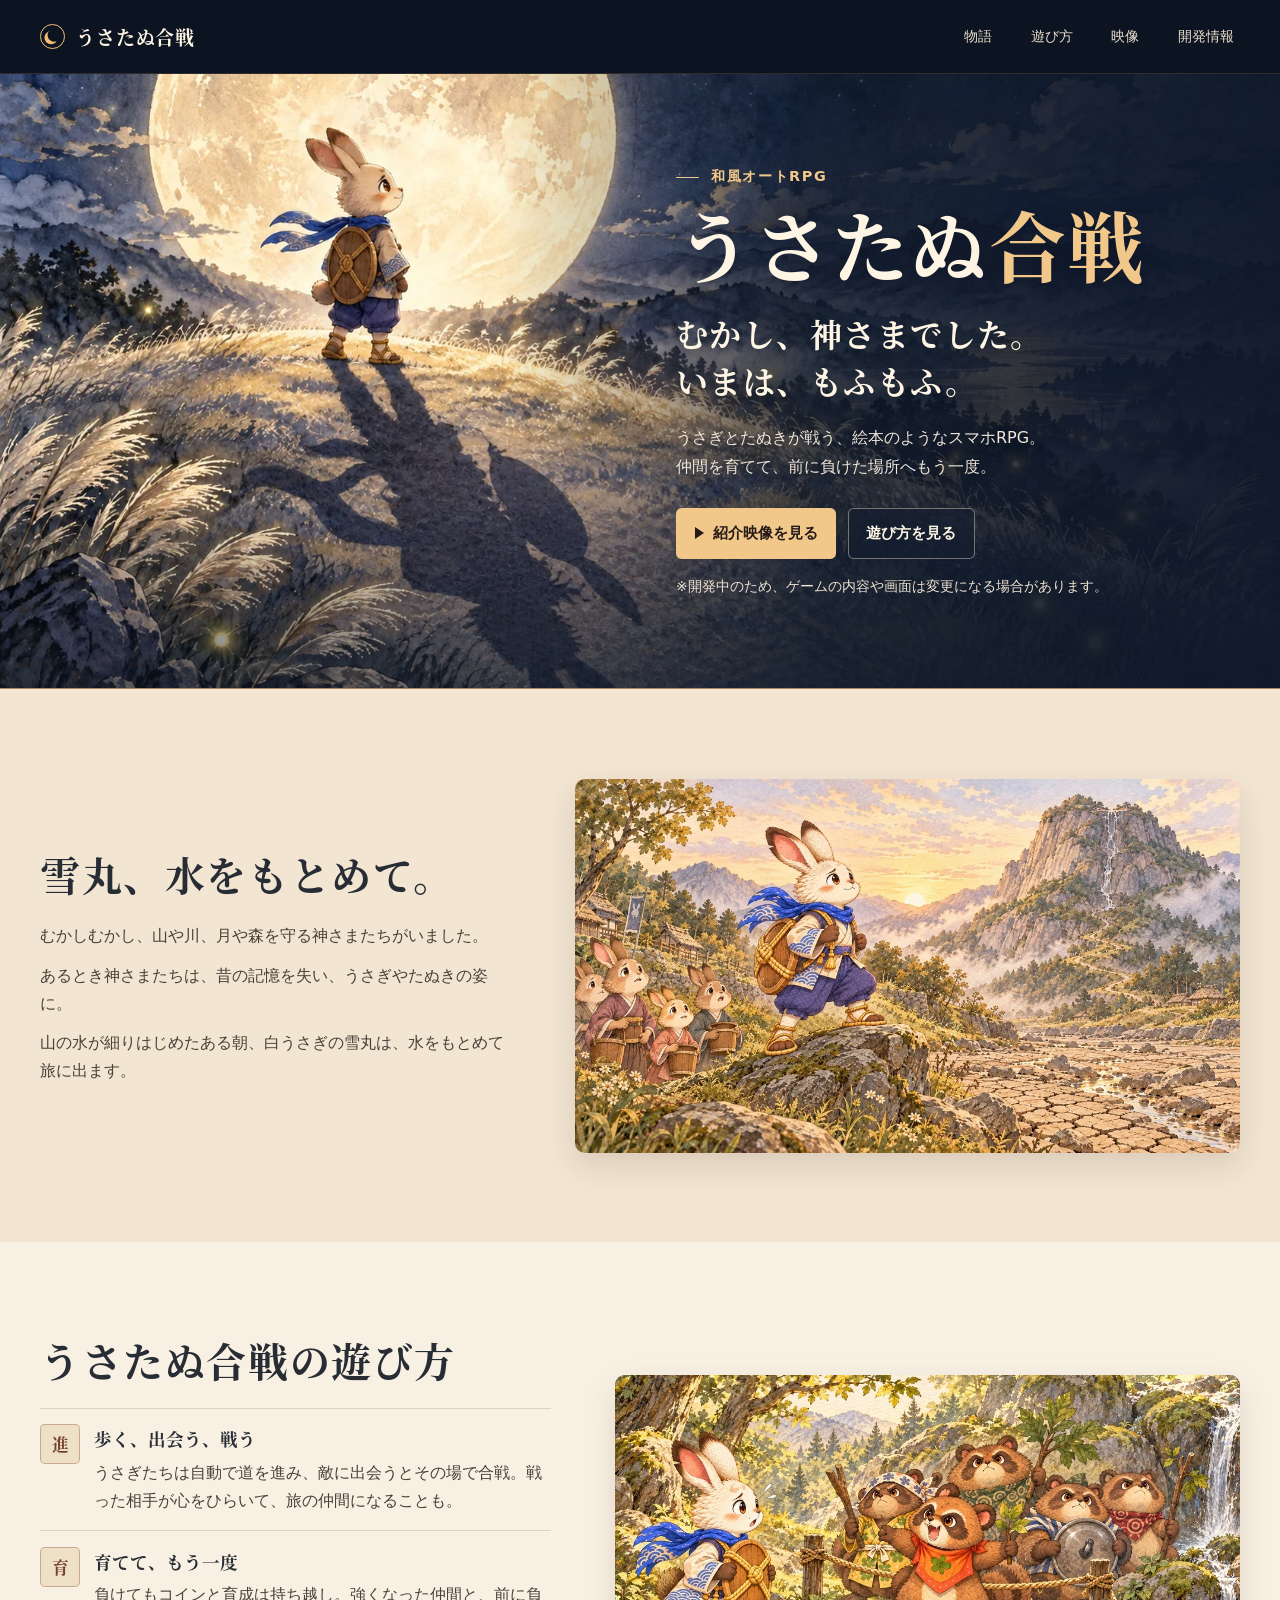
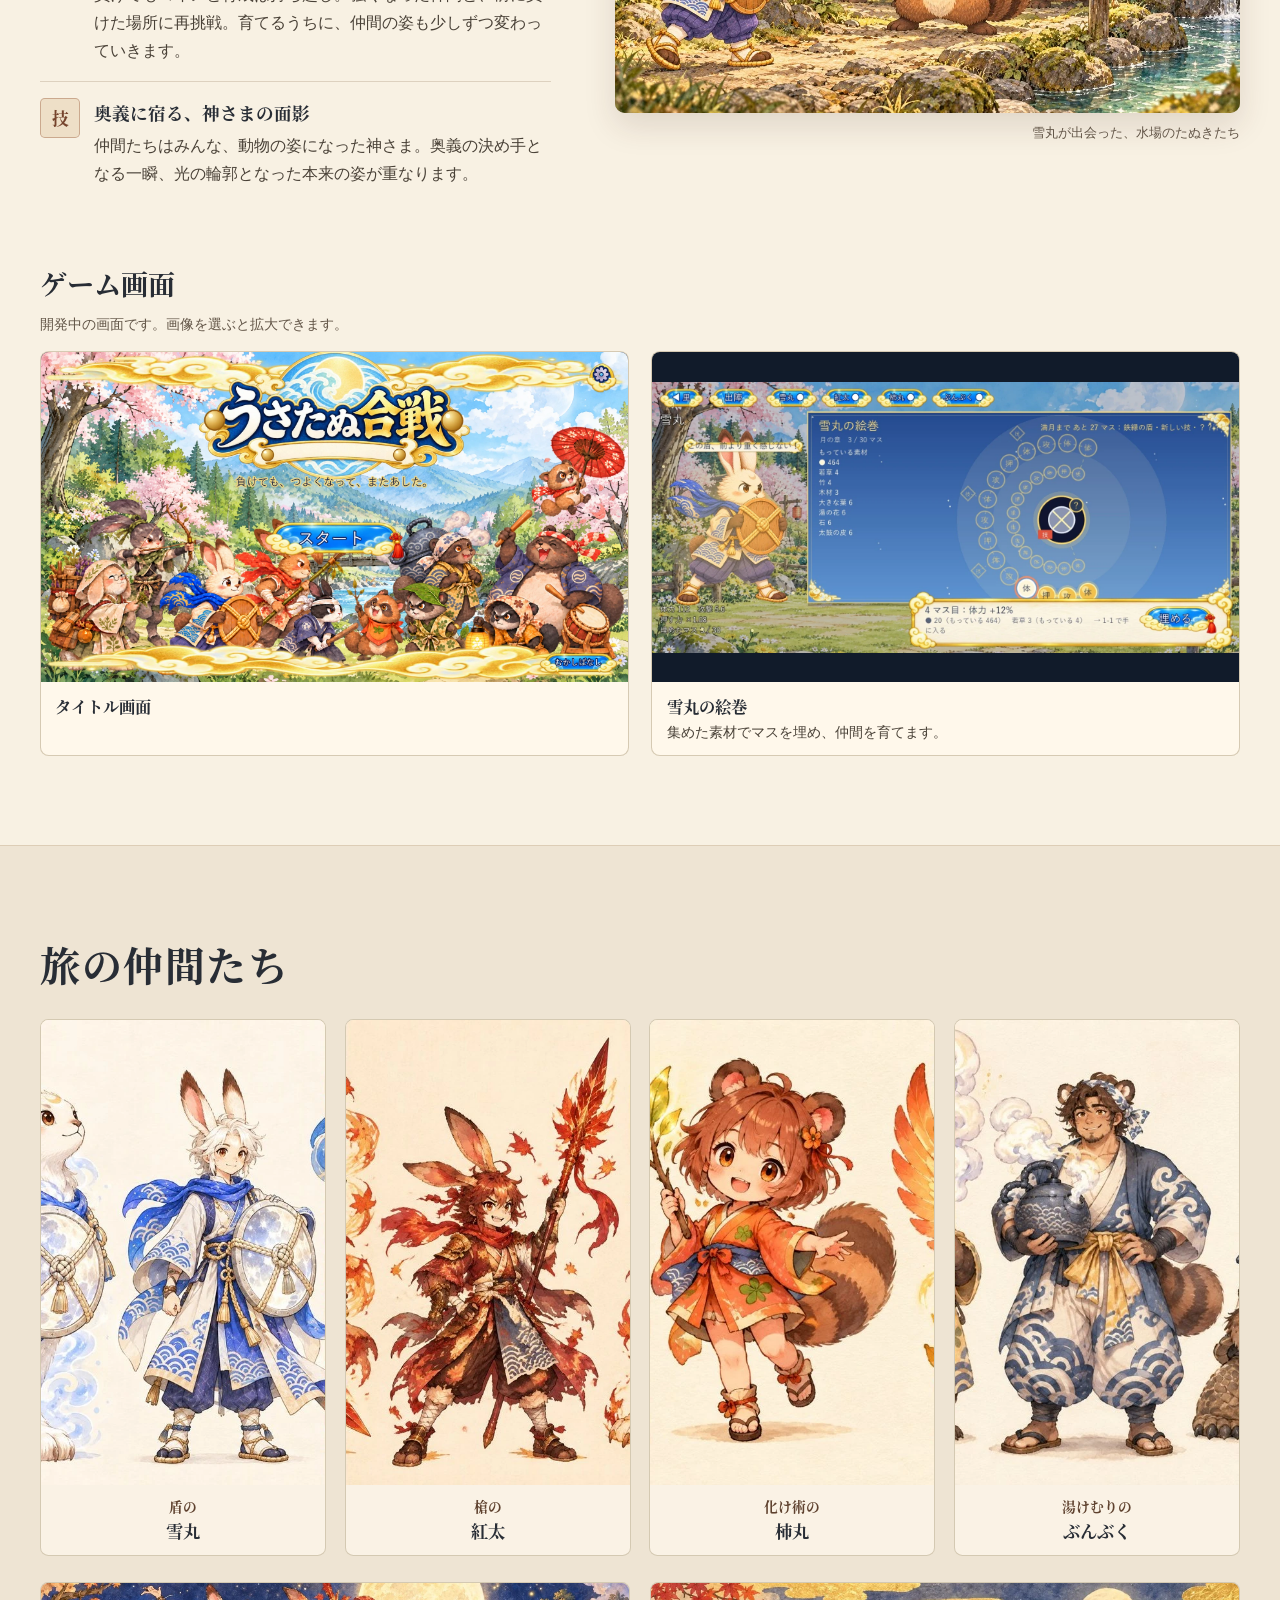
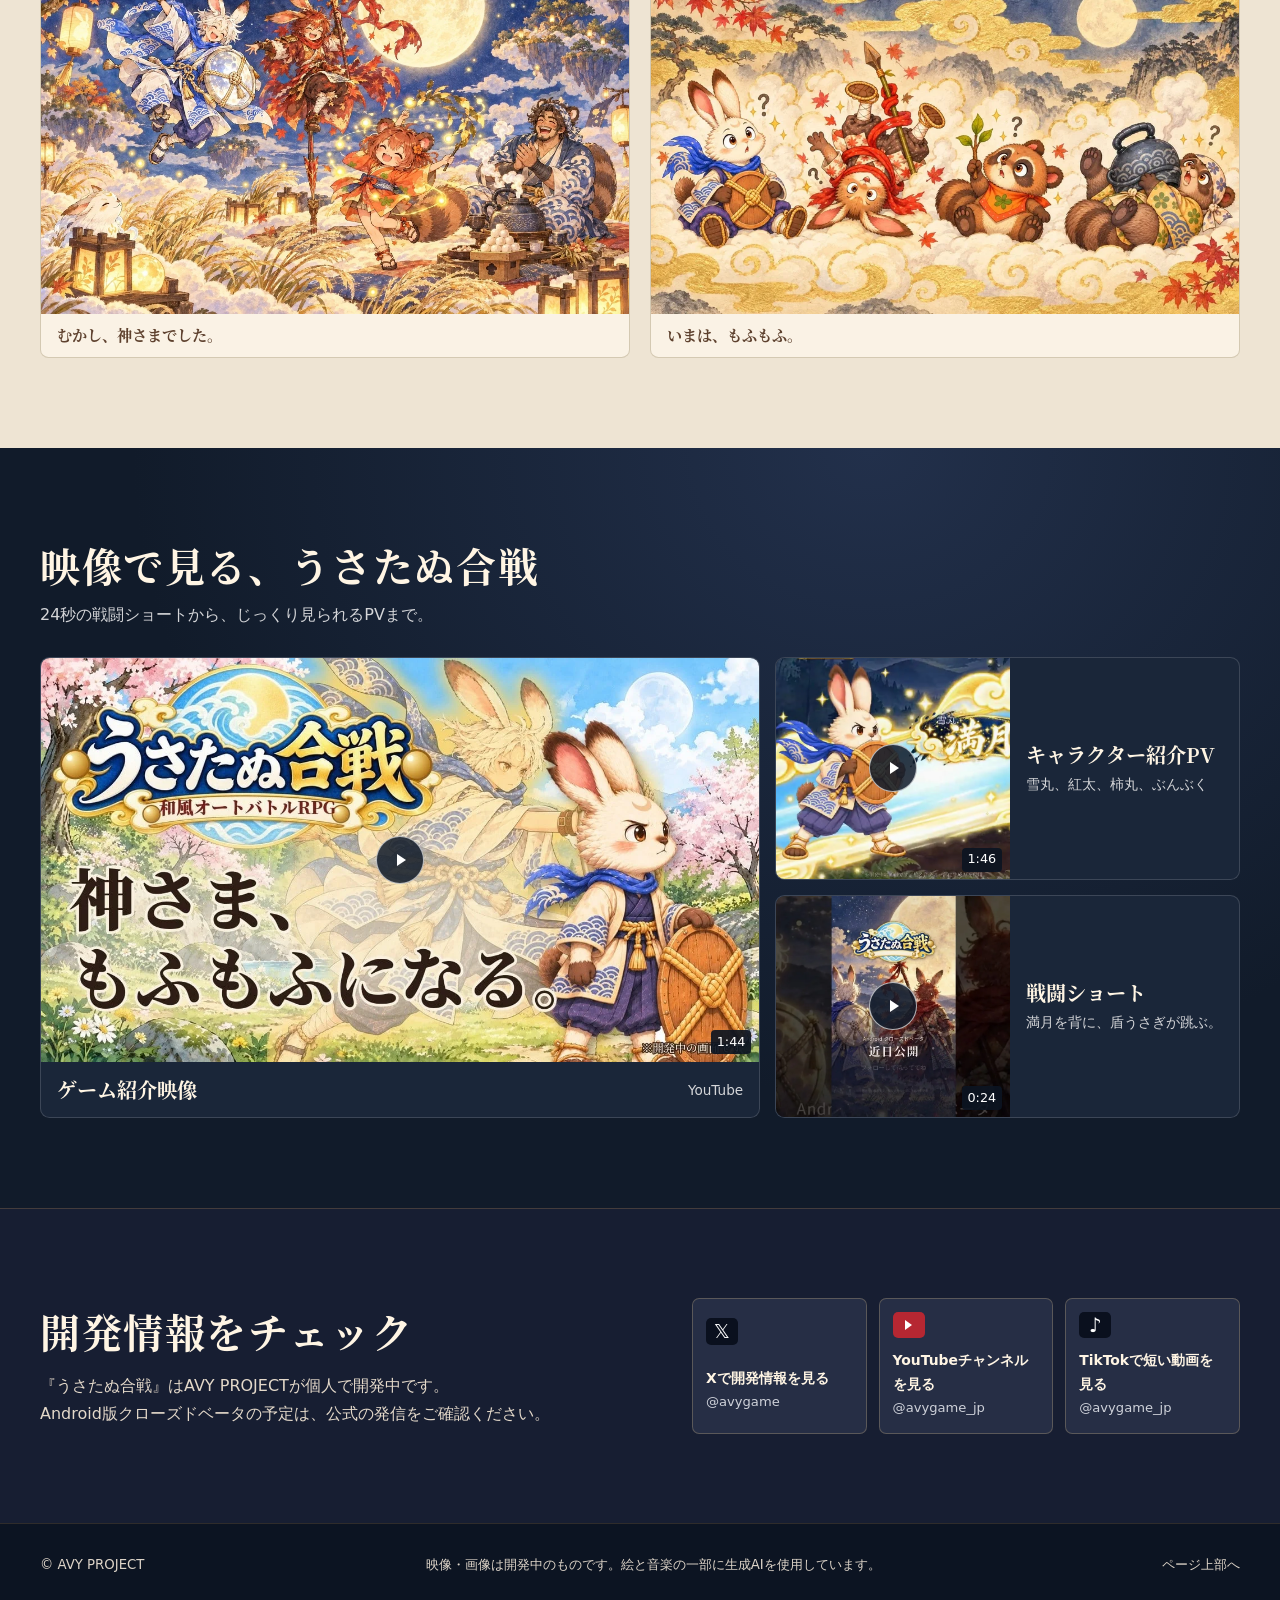
==== index.html @ 6b0428a8 "公式サイト第1版（TikTokリンク追加） Co-Authored-By: Claude Sonnet 5.5 <noreply@anthropic.com> Claude-Session: http" ====
<!doctype html>
<html lang="ja">
<head>
  <meta charset="utf-8">
  <meta name="viewport" content="width=device-width, initial-scale=1">
  <meta name="robots" content="noindex, nofollow">
  <meta name="theme-color" content="#111b2a">
  <meta name="description" content="うさぎとたぬきが戦う、絵本のような和風オートRPG。『うさたぬ合戦』の物語、遊び方、仲間たち、紹介映像を紹介します。">
  <title>うさたぬ合戦｜絵本のような和風オートRPG</title>
  <link rel="icon" href="assets/moonmark.png" type="image/png">
  <link rel="stylesheet" href="style.css">
</head>
<body id="top">
  <a class="skip" href="#main">本文へ</a>
  <header class="site-header">
    <div class="shell header-inner">
      <a class="wordmark" href="#top" aria-label="うさたぬ合戦 トップ">
        <span class="moon-mark" aria-hidden="true"></span>
        <span>うさたぬ合戦</span>
      </a>
      <nav aria-label="ページ内メニュー">
        <a href="#story">物語</a>
        <a href="#game">遊び方</a>
        <a href="#movies">映像</a>
        <a href="#news">開発情報</a>
      </nav>
    </div>
  </header>

  <main id="main">
    <section class="hero" aria-labelledby="title">
      <div class="hero-visual">
        <img src="assets/moonlit-yukimaru.webp" srcset="assets/moonlit-yukimaru-small.webp 720w, assets/moonlit-yukimaru.webp 1672w" sizes="100vw" alt="大きな満月を背に、丘に立つ盾うさぎの雪丸" width="1672" height="941" fetchpriority="high">
      </div>
      <div class="shell hero-inner">
        <div class="hero-copy">
          <p class="hero-kicker"><span></span> 和風オートRPG</p>
          <h1 id="title"><span>うさたぬ</span><span class="title-gold">合戦</span></h1>
          <p class="hero-line">むかし、神さまでした。<br>いまは、もふもふ。</p>
          <p class="hero-description">うさぎとたぬきが戦う、絵本のようなスマホRPG。<br class="desktop-break">仲間を育てて、前に負けた場所へもう一度。</p>
          <div class="hero-actions">
            <a class="button button-gold" href="#movies"><span class="play-icon" aria-hidden="true"></span> 紹介映像を見る</a>
            <a class="button button-outline" href="#game">遊び方を見る</a>
          </div>
          <p class="development-note">※開発中のため、ゲームの内容や画面は変更になる場合があります。</p>
        </div>
      </div>
    </section>

    <section class="story section" id="story" aria-labelledby="story-title">
      <div class="shell story-grid">
        <div class="story-copy">
          <h2 id="story-title">雪丸、水をもとめて。</h2>
          <p>むかしむかし、山や川、月や森を守る神さまたちがいました。</p>
          <p>あるとき神さまたちは、昔の記憶を失い、うさぎやたぬきの姿に。</p>
          <p>山の水が細りはじめたある朝、白うさぎの雪丸は、水をもとめて旅に出ます。</p>
        </div>
        <img class="story-art" src="assets/yukimaru-departure.webp" alt="朝焼けのなか、里のうさぎたちの前で山を見上げる雪丸" width="1120" height="630" loading="lazy">
      </div>
    </section>

    <section class="game section" id="game" aria-labelledby="game-title">
      <div class="shell game-grid">
        <div class="game-copy">
          <h2 id="game-title">うさたぬ合戦の遊び方</h2>
          <ul class="features">
            <li>
              <span class="feature-mark" aria-hidden="true">進</span>
              <div><h3>歩く、出会う、戦う</h3><p>うさぎたちは自動で道を進み、敵に出会うとその場で合戦。戦った相手が心をひらいて、旅の仲間になることも。</p></div>
            </li>
            <li>
              <span class="feature-mark" aria-hidden="true">育</span>
              <div><h3>育てて、もう一度</h3><p>負けてもコインと育成は持ち越し。強くなった仲間と、前に負けた場所に再挑戦。育てるうちに、仲間の姿も少しずつ変わっていきます。</p></div>
            </li>
            <li>
              <span class="feature-mark" aria-hidden="true">技</span>
              <div><h3>奥義に宿る、神さまの面影</h3><p>仲間たちはみんな、動物の姿になった神さま。奥義の決め手となる一瞬、光の輪郭となった本来の姿が重なります。</p></div>
            </li>
          </ul>
        </div>
        <figure class="forest">
          <img src="assets/forest.webp" alt="水場を守るたぬきたちと、木の盾を持った雪丸が向かい合う" width="1120" height="630" loading="lazy">
          <figcaption>雪丸が出会った、水場のたぬきたち</figcaption>
        </figure>
      </div>
      <div class="shell game-screens">
        <h3>ゲーム画面</h3>
        <p class="screen-note">開発中の画面です。画像を選ぶと拡大できます。</p>
        <div class="screen-grid">
          <figure>
            <a href="assets/game-title.webp" aria-label="タイトル画面を拡大">
              <img src="assets/game-title.webp" alt="桜の里に仲間たちが並ぶ、うさたぬ合戦のタイトル画面" width="1920" height="1080" loading="lazy">
            </a>
            <figcaption>タイトル画面</figcaption>
          </figure>
          <figure>
            <a href="assets/game-scroll.webp" aria-label="雪丸の絵巻を拡大">
              <img src="assets/game-scroll.webp" alt="雪丸の立ち絵と、素材を使って埋める絵巻のマスが並ぶ育成画面" width="1560" height="720" loading="lazy">
            </a>
            <figcaption>雪丸の絵巻<span>集めた素材でマスを埋め、仲間を育てます。</span></figcaption>
          </figure>
        </div>
      </div>
    </section>

    <section class="companions section" id="companions" aria-labelledby="companions-title">
      <div class="shell">
        <h2 class="companions-heading" id="companions-title">旅の仲間たち</h2>
        <div class="companion-lineup">
          <figure>
            <img src="assets/companion-yukimaru.webp" alt="青いマフラーを巻き、丸い盾を持つ雪丸" width="440" height="720" loading="lazy">
            <figcaption><span>盾の</span><strong>雪丸</strong></figcaption>
          </figure>
          <figure>
            <img src="assets/companion-kota.webp" alt="紅葉の衣をまとい、槍を持つ紅太" width="440" height="720" loading="lazy">
            <figcaption><span>槍の</span><strong>紅太</strong></figcaption>
          </figure>
          <figure>
            <img src="assets/companion-kakimaru.webp" alt="橙色の衣をまとい、葉のついた枝を手にする柿丸" width="440" height="720" loading="lazy">
            <figcaption><span>化け術の</span><strong>柿丸</strong></figcaption>
          </figure>
          <figure>
            <img src="assets/companion-bunbuku.webp" alt="青い波柄の衣をまとい、茶釜を持つぶんぶく" width="440" height="720" loading="lazy">
            <figcaption><span>湯けむりの</span><strong>ぶんぶく</strong></figcaption>
          </figure>
        </div>
        <div class="companion-forms">
          <figure>
            <img src="assets/moon-viewing-gods.webp" alt="満月の下で月見を楽しむ、神さまだったころの雪丸、紅太、柿丸、ぶんぶく" width="1120" height="630" loading="lazy">
            <figcaption>むかし、神さまでした。</figcaption>
          </figure>
          <figure>
            <img src="assets/animal-forms.webp" alt="雲の上に並ぶ、うさぎとたぬきの姿の四人" width="960" height="540" loading="lazy">
            <figcaption>いまは、もふもふ。</figcaption>
          </figure>
        </div>
      </div>
    </section>

    <section class="movies section" id="movies" aria-labelledby="movies-title">
      <div class="shell">
        <div class="movies-heading">
          <h2 id="movies-title">映像で見る、うさたぬ合戦</h2>
          <p>24秒の戦闘ショートから、じっくり見られるPVまで。</p>
        </div>
        <div class="movie-grid">
          <a class="movie-card movie-main" data-destination="trailer" href="https://www.youtube.com/watch?v=mt2KDqrmIa4">
            <div class="movie-image">
              <img src="assets/trailer.webp" alt="" width="1280" height="720" loading="lazy">
              <span class="movie-play" aria-hidden="true"><span class="play-icon"></span></span>
              <span class="duration">1:44</span>
            </div>
            <div class="movie-copy"><h3>ゲーム紹介映像</h3><span>YouTube</span></div>
          </a>
          <a class="movie-card movie-side" data-destination="characters" href="https://www.youtube.com/watch?v=RHWW4kNy9fU">
            <div class="movie-image">
              <img src="assets/characters.webp" alt="" width="1280" height="720" loading="lazy">
              <span class="movie-play" aria-hidden="true"><span class="play-icon"></span></span>
              <span class="duration">1:46</span>
            </div>
            <div class="movie-copy"><h3>キャラクター紹介PV</h3><span>雪丸、紅太、柿丸、ぶんぶく</span></div>
          </a>
          <a class="movie-card movie-side short-card" data-destination="short" href="https://www.youtube.com/shorts/fyzCvCPUL_Q">
            <div class="movie-image">
              <img src="assets/short.webp" alt="" width="1280" height="720" loading="lazy">
              <span class="movie-play" aria-hidden="true"><span class="play-icon"></span></span>
              <span class="duration">0:24</span>
            </div>
            <div class="movie-copy"><h3>戦闘ショート</h3><span>満月を背に、盾うさぎが跳ぶ。</span></div>
          </a>
        </div>
      </div>
    </section>

    <section class="news section" id="news" aria-labelledby="news-title">
      <div class="shell news-grid">
        <div>
          <h2 id="news-title">開発情報をチェック</h2>
          <p>『うさたぬ合戦』はAVY PROJECTが個人で開発中です。<br>Android版クローズドベータの予定は、公式の発信をご確認ください。</p>
        </div>
        <div class="socials">
          <a class="social" data-destination="x" href="https://x.com/avygame">
            <span class="social-icon social-x" aria-hidden="true">𝕏</span>
            <span><strong>Xで開発情報を見る</strong><small>@avygame</small></span>
          </a>
          <a class="social" data-destination="channel" href="https://www.youtube.com/@avygame_jp">
            <span class="social-icon social-youtube" aria-hidden="true"><span class="play-icon"></span></span>
            <span><strong>YouTubeチャンネルを見る</strong><small>@avygame_jp</small></span>
          </a>
          <a class="social" data-destination="tiktok" href="https://www.tiktok.com/@avygame_jp">
            <span class="social-icon social-x" aria-hidden="true">♪</span>
            <span><strong>TikTokで短い動画を見る</strong><small>@avygame_jp</small></span>
          </a>
        </div>
      </div>
    </section>
  </main>

  <footer class="site-footer">
    <div class="shell footer-inner">
      <p>© AVY PROJECT</p>
      <p>映像・画像は開発中のものです。絵と音楽の一部に生成AIを使用しています。</p>
      <a href="#top">ページ上部へ</a>
    </div>
  </footer>
</body>
</html>
---- style.css ----
@font-face {
  font-family: "Noto Serif JP";
  src: url("assets/heading.woff") format("woff");
  font-style: normal;
  font-weight: 700;
  font-display: swap;
}

:root {
  color-scheme: dark;
  --ink: #111b2a;
  --midnight: #0c1422;
  --ivory: #fff5e4;
  --muted: #d4d5d8;
  --gold: #f1c889;
  --line: #9e79473d;
  --paper: #f8f1e3;
  --paper-ink: #282d35;
  --serif: "Noto Serif JP", "Yu Mincho", YuMincho, "Hiragino Mincho ProN", serif;
  --sans: system-ui, "Hiragino Sans", "Yu Gothic", Meiryo, sans-serif;
}

*, *::before, *::after { box-sizing: border-box; }
html { scroll-padding-top: 1.25rem; }
body { margin: 0; background: var(--ink); color: var(--ivory); font: 1rem/1.75 var(--sans); }
img { display: block; width: 100%; height: auto; }
a { color: inherit; text-decoration: none; }
a:focus-visible { outline: 3px solid #ed9a5a; outline-offset: 5px; }
h1, h2, h3, p, figure { margin: 0; }
h1, h2, h3, .wordmark, .hero-line { font-family: var(--serif); font-weight: 700; }
h2 { font-size: clamp(1.65rem, 3.25vw, 2.5rem); line-height: 1.4; letter-spacing: .04em; }
.shell { width: min(100% - 5rem, 76rem); margin-inline: auto; }
.section { padding-block: clamp(3.5rem, 7vw, 6.3rem); }

.skip { position: absolute; top: .5rem; left: .75rem; z-index: 3; background: var(--gold); color: var(--midnight); padding: .6rem 1rem; transform: translateY(-160%); }
.skip:focus { transform: none; }
.site-header { background: var(--midnight); border-bottom: 1px solid var(--line); }
.header-inner { min-height: 4.55rem; display: flex; align-items: center; justify-content: space-between; gap: .75rem 1rem; }
.wordmark { display: inline-flex; align-items: center; gap: .7rem; min-height: 44px; white-space: nowrap; font-size: 1.19rem; letter-spacing: .045em; }
.moon-mark { width: 1.55rem; aspect-ratio: 1; border: 1px solid #f3bd73; border-radius: 50%; display: inline-grid; place-items: center; flex: none; }
.moon-mark::before { content: ""; width: .82rem; aspect-ratio: 1; border-radius: 50%; box-shadow: -.19rem .15rem 0 .01rem #f3bd73; transform: translate(.1rem, -.08rem); }
.site-header nav { display: flex; gap: clamp(.25rem, 2vw, 1.8rem); }
.site-header nav a { display: grid; place-items: center; padding: .55rem .4rem; min-height: 44px; font-size: .9rem; white-space: nowrap; color: #ebdeca; }
.site-header nav a:hover, .site-footer a:hover { color: var(--gold); text-decoration: underline; text-underline-offset: .4em; }

.hero { position: relative; isolation: isolate; background: var(--ink); border-bottom: 1px solid #ad885f; }
.hero-visual { position: absolute; inset: 0; z-index: -1; overflow: hidden; }
.hero-visual img { width: 100%; height: 100%; object-fit: cover; object-position: 35% 32%; }
.hero-visual::after { content: ""; position: absolute; inset: 0; background: linear-gradient(90deg, transparent 39%, #111b2a38 49%, #111b2ac7 64%, #10192bf5 100%), linear-gradient(0deg, #111b2a99 0%, transparent 30%); }
.hero-inner { min-height: clamp(32rem, 48vw, 43rem); display: flex; align-items: center; justify-content: flex-end; padding-block: 4.1rem; }
.hero-copy { width: 47%; min-width: 0; position: relative; }
.hero-kicker { display: flex; align-items: center; gap: .75rem; color: var(--gold); font-weight: 700; font-size: .9rem; letter-spacing: .11em; }
.hero-kicker span { width: 1.45rem; height: 1px; background: var(--gold); }
.hero h1 { font-size: clamp(2.75rem, 6vw, 6rem); line-height: 1.2; letter-spacing: .015em; margin: .55rem 0 1.2rem; text-shadow: 0 4px 28px #0b1220bd; }
.hero h1 span { display: inline-block; }
.title-gold { color: var(--gold); }
.hero-line { font-size: clamp(1.42rem, 2.5vw, 2.25rem); line-height: 1.48; letter-spacing: .045em; text-shadow: 0 2px 16px #101b2a; }
.hero-description { margin-top: 1.15rem; color: #f0e7da; line-height: 1.85; text-shadow: 0 2px 12px #0b1220; }
.hero-actions { display: flex; flex-wrap: wrap; gap: .7rem; margin-top: 1.6rem; }
.development-note { margin-top: 1rem; color: #ede2d1; font-size: .86rem; line-height: 1.65; }
.button { display: inline-flex; align-items: center; justify-content: center; gap: .58rem; min-height: 3.2rem; padding: .62rem 1.1rem; border: 1px solid transparent; border-radius: .35rem; font-size: .92rem; font-weight: 700; transition: background-color .16s, border-color .16s; }
.button-gold { background: var(--gold); color: #251a18; }
.button-gold:hover { background: #ffdea8; }
.button-outline { border-color: #e9dccc73; background: #151e2fb3; }
.button-outline:hover { background: #2b374a; border-color: #f1e2c7; }
.play-icon { display: inline-block; width: 0; height: 0; border-top: .39rem solid transparent; border-bottom: .39rem solid transparent; border-left: .61rem solid currentColor; flex: none; }

.story { background: #f2e5d2; color: var(--paper-ink); }
.story-grid { display: grid; grid-template-columns: minmax(0, .83fr) minmax(0, 1.17fr); gap: clamp(1.5rem, 5vw, 4.6rem); align-items: center; }
.story h2 { margin-bottom: 1.25rem; }
.story p { color: #494137; }
.story p + p { margin-top: .72rem; }
.story-art { border-radius: .62rem; box-shadow: 0 13px 32px #42291e22; }

.game { background: var(--paper); color: var(--paper-ink); }
.game-grid { display: grid; grid-template-columns: minmax(0, .9fr) minmax(0, 1.1fr); gap: clamp(1.6rem, 5vw, 5.3rem); align-items: center; }
.game h2 { margin-bottom: 1.25rem; }
.features { padding: 0; margin: 0; list-style: none; }
.features li { display: grid; grid-template-columns: auto 1fr; gap: .85rem; align-items: start; border-top: 1px solid #765b3836; padding-block: .98rem; }
.features li:last-child { padding-bottom: 0; }
.feature-mark { display: grid; place-items: center; width: 2.5rem; aspect-ratio: 1; border: 1px solid #a36b4d76; border-radius: .3rem; background: #eedfc7; color: #75432c; font: 700 1.05rem var(--serif); }
.features h3 { font-size: 1.1rem; margin-bottom: .22rem; }
.features p { color: #494137; }
.forest img { aspect-ratio: 1.85; object-fit: cover; object-position: 30% center; border-radius: .62rem; background: #ad9471; box-shadow: 0 13px 32px #42291e22; }
.forest figcaption { margin-top: .55rem; text-align: right; font-size: .82rem; color: #625547; }
.game-screens { margin-top: clamp(2.5rem, 6vw, 4.5rem); }
.game-screens h3 { font-size: clamp(1.25rem, 2.4vw, 1.7rem); }
.screen-note { margin: .3rem 0 .9rem; color: #625547; font-size: .875rem; }
.screen-grid { display: grid; grid-template-columns: repeat(2, minmax(0, 1fr)); gap: clamp(.8rem, 2vw, 1.4rem); }
.screen-grid figure { overflow: hidden; border: 1px solid #9b896269; border-radius: .55rem; background: #fff8eb; }
.screen-grid a { display: block; background: var(--ink); }
.screen-grid a:focus-visible { position: relative; outline-offset: -4px; }
.screen-grid img { aspect-ratio: 16 / 9; object-fit: contain; }
.screen-grid figcaption { padding: .7rem .9rem; font: 700 1.02rem/1.5 var(--serif); }
.screen-grid figcaption span { display: block; margin-top: .25rem; color: #494137; font: 400 .9rem/1.5 var(--sans); }

.companions { color: var(--paper-ink); background: #eee4d3; border-top: 1px solid #a582573b; }
.companions-heading { margin-bottom: 1.7rem; }
.companion-lineup { display: grid; grid-template-columns: repeat(4, minmax(0, 1fr)); gap: clamp(.65rem, 1.5vw, 1.15rem); }
.companion-forms { display: grid; grid-template-columns: repeat(2, minmax(0, 1fr)); gap: clamp(.75rem, 2vw, 1.25rem); margin-top: clamp(.9rem, 2.4vw, 1.65rem); }
.companion-lineup figure,
.companion-forms figure { overflow: hidden; border: 1px solid #9b896265; border-radius: .52rem; background: #faf2e5; }
.companion-lineup img { aspect-ratio: 11 / 18; object-fit: cover; }
.companion-forms img { aspect-ratio: 16 / 9; object-fit: cover; }
.companion-lineup figcaption,
.companion-forms figcaption { padding: .65rem 1rem; color: #5e412e; font: 700 .95rem/1.5 var(--serif); }
.companion-lineup figcaption { padding-inline: .35rem; text-align: center; }
.companion-lineup figcaption span,
.companion-lineup figcaption strong { display: block; }
.companion-lineup figcaption span { font-size: .86rem; }
.companion-lineup figcaption strong { margin-top: .12rem; color: var(--paper-ink); font-size: 1.08rem; }

.movies { background: radial-gradient(ellipse at 68% 0%, #22304b, transparent 60%), var(--ink); }
.movies-heading { margin-bottom: 1.75rem; }
.movies-heading p { color: var(--muted); margin-top: .45rem; }
.movie-grid { display: grid; grid-template-columns: 1.55fr 1fr; grid-template-rows: 1fr 1fr; gap: .95rem; }
.movie-card { display: grid; overflow: hidden; background: #1a2639; border: 1px solid #6d748269; border-radius: .6rem; transition: background-color .16s, border-color .16s; }
.movie-card:hover { background: #24334a; border-color: var(--gold); }
.movie-main { grid-row: span 2; grid-template-rows: 1fr auto; }
.movie-side { grid-template-columns: minmax(0, 1.02fr) minmax(0, 1fr); }
.movie-image { position: relative; background: #2f3a4f; overflow: hidden; }
.movie-image img { width: 100%; height: 100%; object-fit: cover; }
.movie-main .movie-image img { aspect-ratio: 16 / 9; }
.movie-side .movie-image img { object-position: 31% center; min-height: 8rem; }
.short-card .movie-image img { object-position: 50%; }
.movie-play { position: absolute; left: 50%; top: 50%; transform: translate(-50%, -50%); display: grid; place-items: center; aspect-ratio: 1; width: 3rem; border-radius: 50%; border: 1px solid #ffffffa8; background: #111b2adb; color: white; }
.movie-play .play-icon { margin-left: .12rem; }
.movie-card:hover .movie-play { color: var(--midnight); border-color: var(--gold); background: var(--gold); }
.duration { position: absolute; right: .5rem; bottom: .45rem; background: #0c1422e8; color: white; border-radius: .25rem; padding: .05rem .36rem; font-size: .8rem; font-variant-numeric: tabular-nums; }
.movie-copy { min-width: 0; align-self: center; padding: .82rem 1rem; }
.movie-copy h3 { font-size: clamp(1.04rem, 1.6vw, 1.26rem); line-height: 1.45; }
.movie-copy span { display: block; margin-top: .22rem; color: var(--muted); font-size: .85rem; }
.movie-main .movie-copy { display: flex; align-items: center; justify-content: space-between; gap: .75rem; }

.news { background: #171e32; border-top: 1px solid #ab83534d; }
.news-grid { display: grid; grid-template-columns: minmax(0, 1.05fr) minmax(0, 1fr); align-items: center; gap: 1.5rem clamp(1.5rem, 6vw, 6rem); }
.news p { margin-top: .8rem; color: #e4d9ca; }
.socials { display: grid; grid-template-columns: repeat(3, minmax(0, 1fr)); gap: .75rem; }
.social { display: flex; flex-wrap: wrap; align-items: center; gap: .6rem .75rem; min-height: 4.75rem; padding: .8rem; background: #262e45; border: 1px solid #92846e7d; border-radius: .45rem; transition: background-color .16s, border-color .16s; }
.social:hover { background: #353d54; border-color: var(--gold); }
.social-icon { display: grid; place-items: center; flex: none; width: 2rem; height: 1.65rem; border-radius: .32rem; background: #0a101e; color: white; font-size: 1.25rem; line-height: 1; }
.social-youtube { background: #b62732; }
.social-youtube .play-icon { border-top-width: .32rem; border-bottom-width: .32rem; border-left-width: .49rem; }
.social strong, .social small { display: block; }
.social strong { font-size: .87rem; }
.social small { color: #ced1d9; font-size: .82rem; }
.site-footer { background: var(--midnight); color: #ddd4c8; border-top: 1px solid var(--line); }
.footer-inner { display: flex; flex-wrap: wrap; align-items: center; justify-content: space-between; gap: .2rem 1.4rem; padding-block: 1.15rem; font-size: .83rem; }
.site-footer a { display: grid; align-items: center; min-height: 44px; }

@media (max-width: 950px) {
  .shell { width: calc(100% - 3.5rem); }
  .hero-copy { width: 49%; }
  .movie-grid { grid-template-columns: 1.24fr 1fr; }
}

@media (max-width: 740px) {
  .shell { width: calc(100% - 2.25rem); }
  .header-inner { min-height: 3.65rem; }
  .wordmark { font-size: 1rem; gap: .48rem; }
  .moon-mark { width: 1.22rem; }
  .moon-mark::before { width: .65rem; box-shadow: -.14rem .1rem 0 .01rem #f3bd73; }
  .site-header nav { gap: .1rem; }
  .site-header nav a { font-size: .83rem; padding-inline: .35rem; }
  .hero-visual { inset: 0 0 auto; height: clamp(16rem, 62vw, 24rem); }
  .hero-visual img { object-position: 22% 34%; }
  .hero-visual::after { background: linear-gradient(0deg, var(--ink) 0%, #111b2acc 18%, transparent 49%); }
  .hero-inner { min-height: 0; align-items: start; padding-block: clamp(12.45rem, 49vw, 20rem) 2.3rem; }
  .hero-copy { width: 100%; }
  .hero h1 { font-size: clamp(2.5rem, 10.5vw, 4.6rem); margin: .32rem 0 .62rem; }
  .hero-line { font-size: clamp(1.35rem, 4.8vw, 1.95rem); }
  .hero-description { margin-top: .7rem; }
  .desktop-break { display: none; }
  .hero-actions { margin-top: 1.1rem; }
  .story-grid, .game-grid, .news-grid { grid-template-columns: minmax(0, 1fr); }
  .game-grid { gap: 1.5rem; }
  .forest img { aspect-ratio: 1.65; }
  .movie-grid { grid-template-columns: minmax(0, 1fr); grid-template-rows: auto; gap: .7rem; }
  .movie-main { grid-row: auto; }
  .movie-side .movie-image img { min-height: 6rem; }
  .movie-side .movie-copy { padding-inline: .7rem; }
}

@media (max-width: 600px) {
  .companion-lineup { grid-template-columns: repeat(2, minmax(0, 1fr)); }
  .screen-grid { grid-template-columns: minmax(0, 1fr); }
}

@media (max-width: 475px) {
  .header-inner { display: grid; justify-content: stretch; gap: 0; padding-block: .1rem; }
  .wordmark { justify-self: start; }
  .site-header nav { display: grid; grid-template-columns: repeat(4, minmax(0, 1fr)); border-top: 1px solid var(--line); }
  .site-header nav a { padding-inline: .15rem; }
  .companion-forms { grid-template-columns: minmax(0, 1fr); }
}

@media (max-width: 355px) {
  .wordmark { gap: .3rem; font-size: .93rem; }
  .button { padding-inline: .75rem; }
  .socials { grid-template-columns: minmax(0, 1fr); }
}

@media (prefers-reduced-motion: reduce) {
  *, *::before, *::after { transition: none !important; }
}
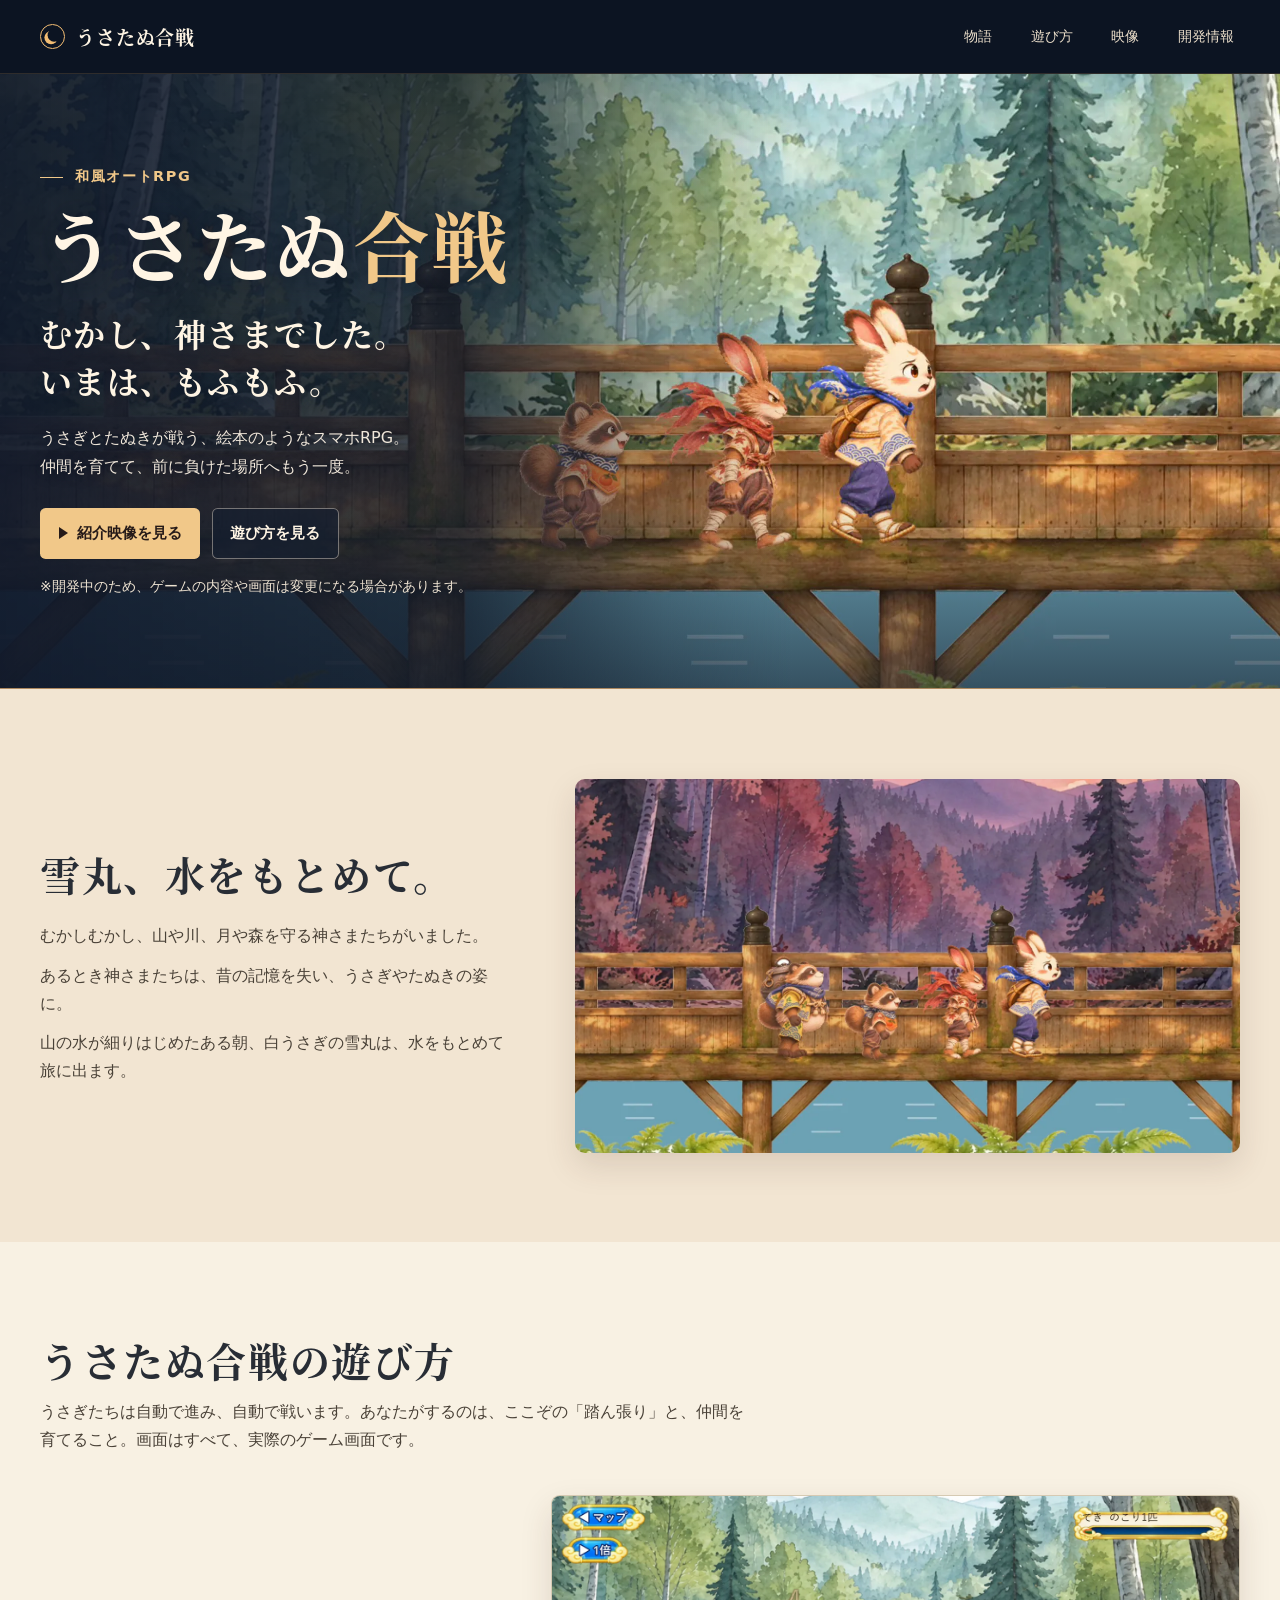
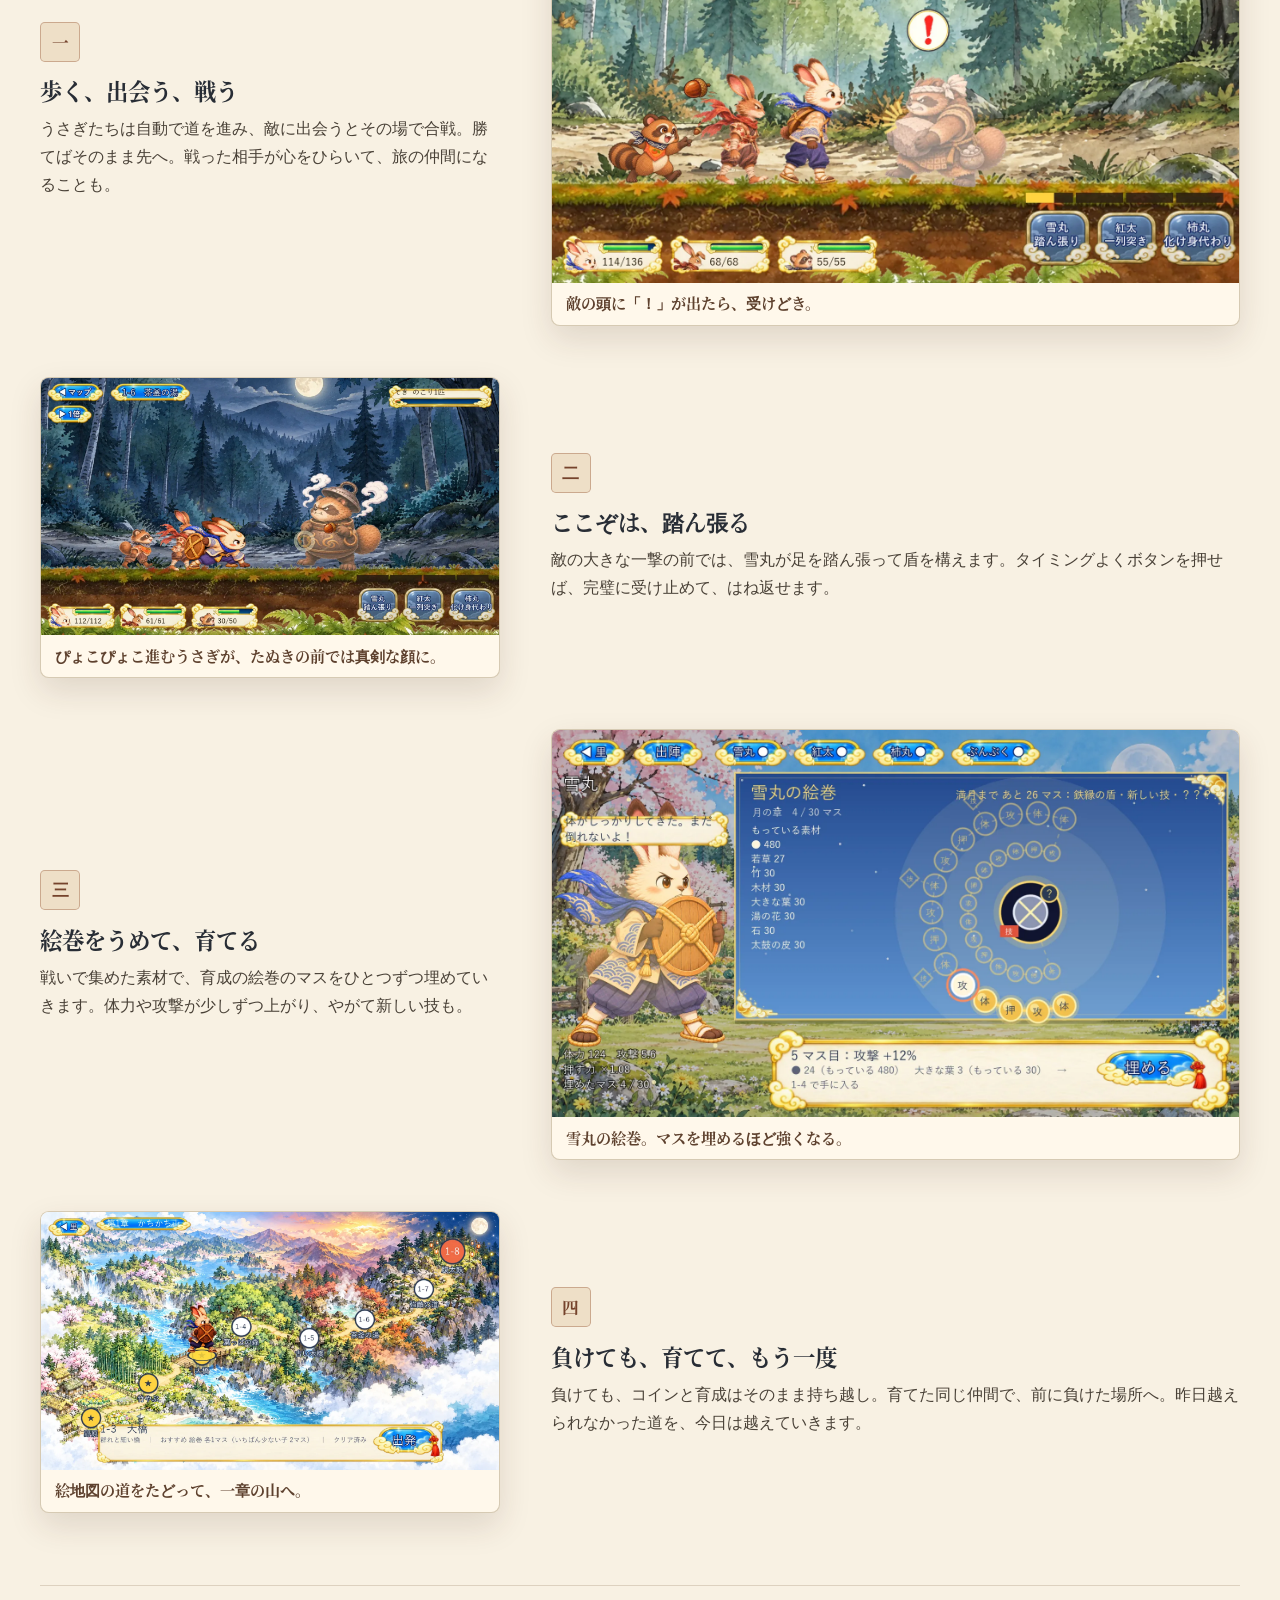
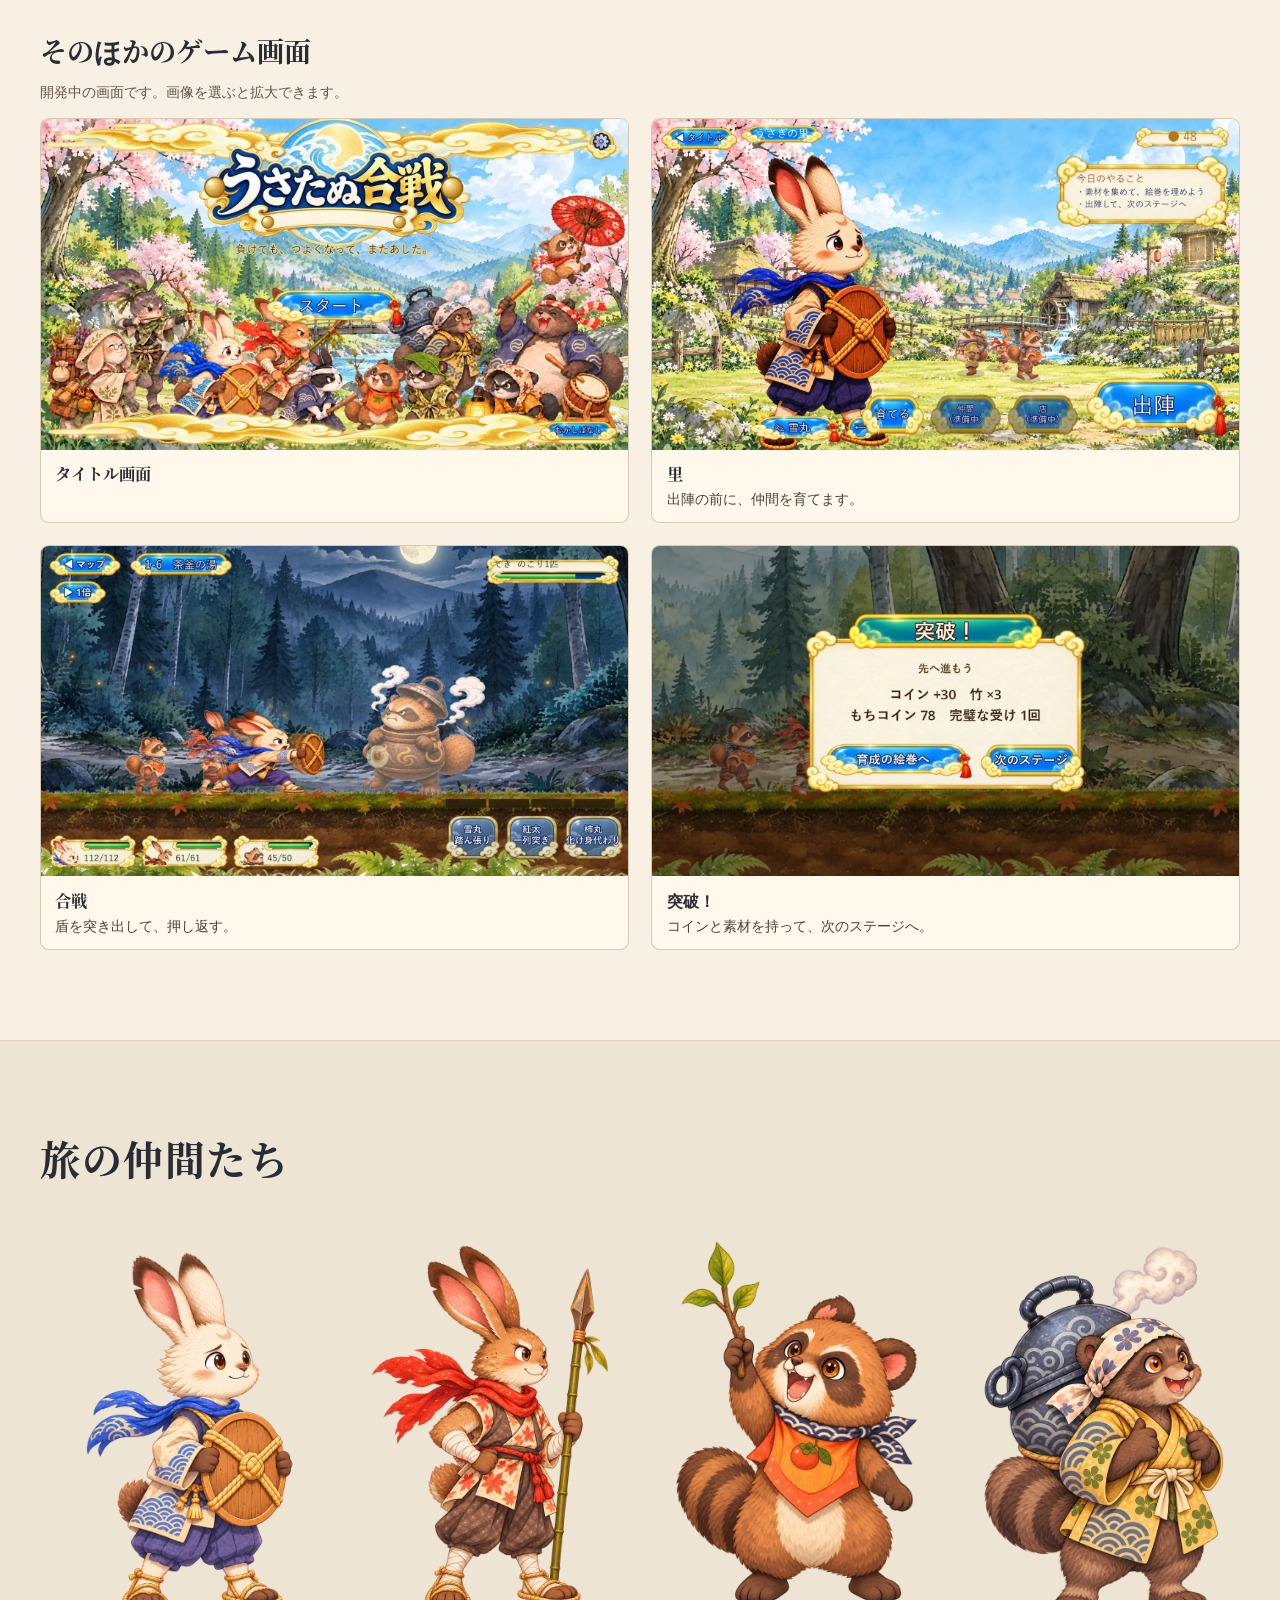
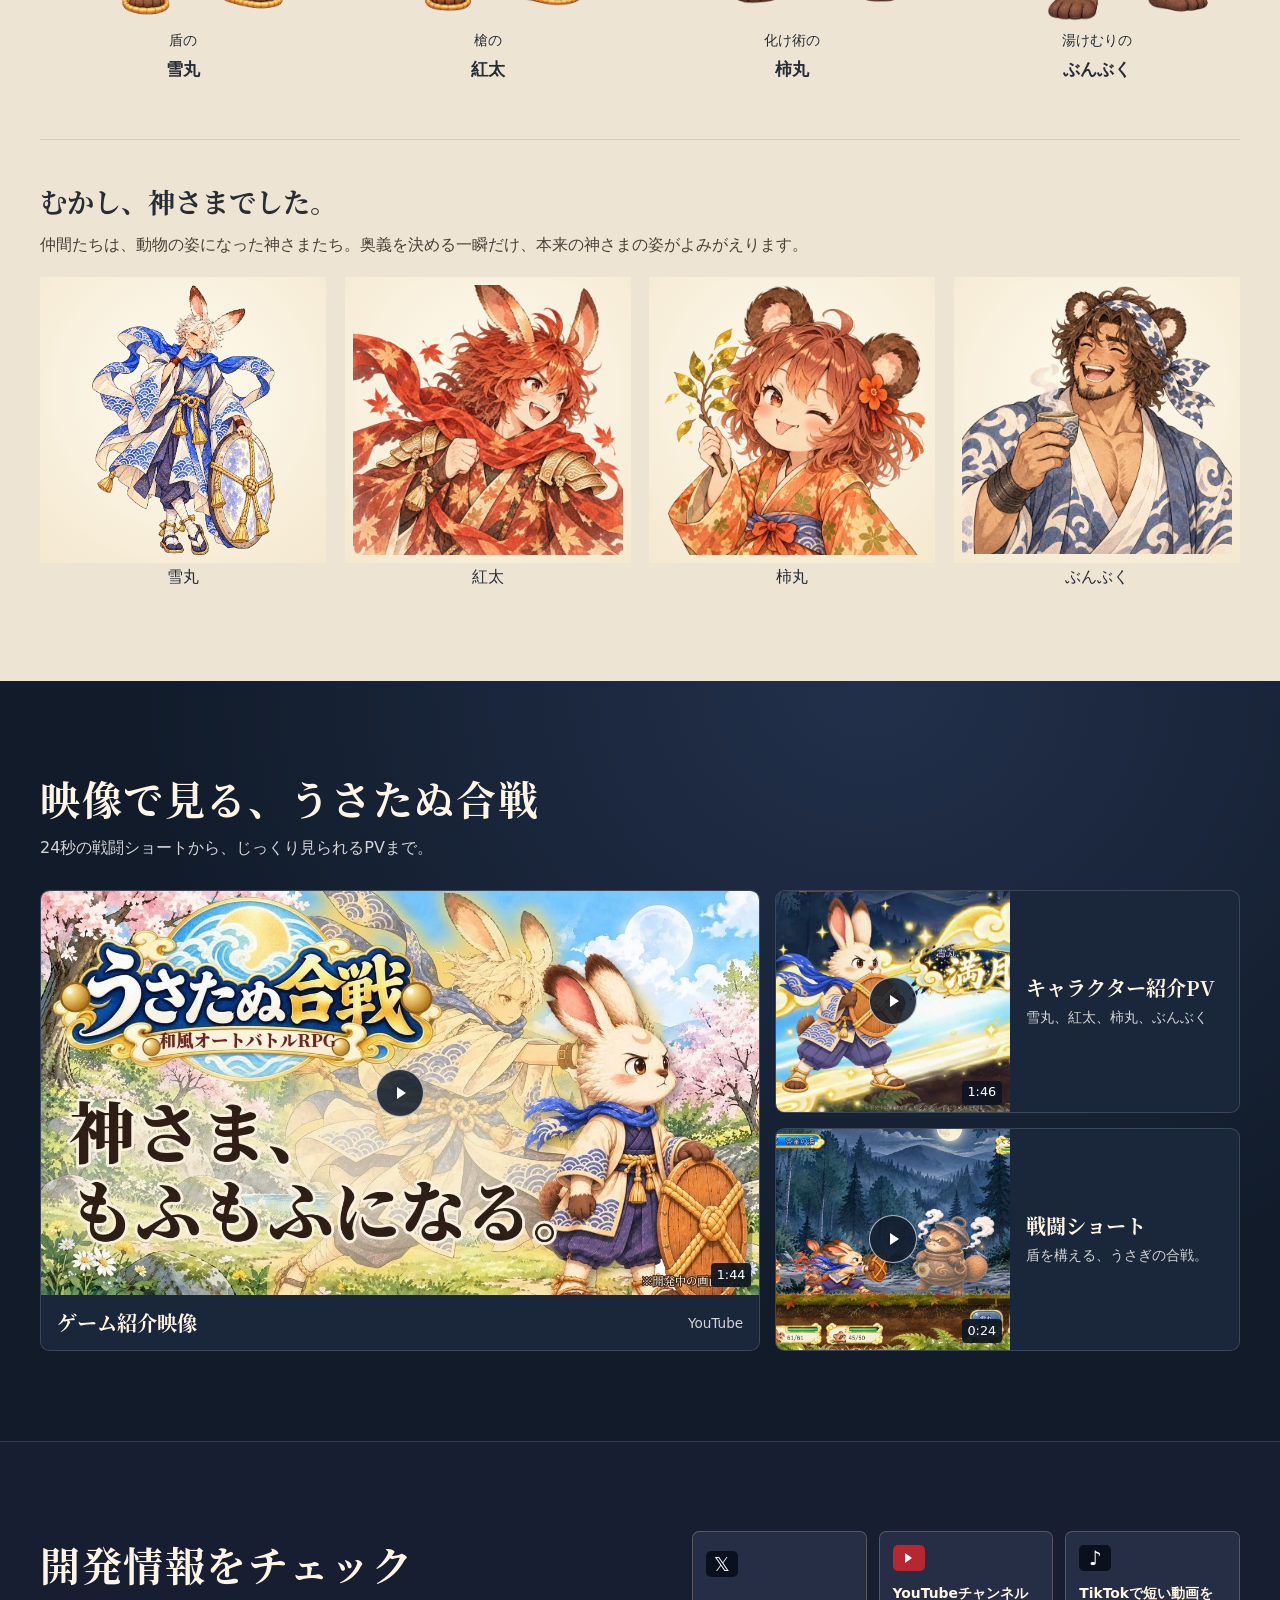
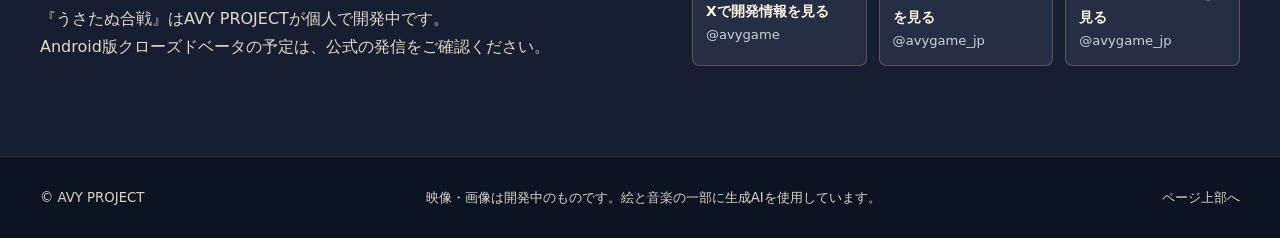
==== commit fdbef2aa: "公式サイトの絵をゲーム内の正規絵・実画面に差し替え、遊び方を4ステップに Co-Authored-By: Claude Sonnet 5.5 <noreply@anthropic.com> Claud" ====
--- a/index.html
+++ b/index.html
@@ -30,7 +30,7 @@
   <main id="main">
     <section class="hero" aria-labelledby="title">
       <div class="hero-visual">
-        <img src="assets/moonlit-yukimaru.webp" srcset="assets/moonlit-yukimaru-small.webp 720w, assets/moonlit-yukimaru.webp 1672w" sizes="100vw" alt="大きな満月を背に、丘に立つ盾うさぎの雪丸" width="1672" height="941" fetchpriority="high">
+        <img src="assets/hero-bridge.webp" srcset="assets/hero-bridge-small.webp 900w, assets/hero-bridge.webp 1920w" sizes="100vw" alt="木の橋を、盾うさぎの雪丸、紅太、柿丸が一列になって進んでいく" width="1920" height="1080" fetchpriority="high">
       </div>
       <div class="shell hero-inner">
         <div class="hero-copy">
@@ -55,49 +55,80 @@
           <p>あるとき神さまたちは、昔の記憶を失い、うさぎやたぬきの姿に。</p>
           <p>山の水が細りはじめたある朝、白うさぎの雪丸は、水をもとめて旅に出ます。</p>
         </div>
-        <img class="story-art" src="assets/yukimaru-departure.webp" alt="朝焼けのなか、里のうさぎたちの前で山を見上げる雪丸" width="1120" height="630" loading="lazy">
+        <img class="story-art" src="assets/story-dusk.webp" alt="夕暮れの橋を、雪丸たち四人が並んで帰っていく" width="1400" height="788" loading="lazy">
       </div>
     </section>
 
     <section class="game section" id="game" aria-labelledby="game-title">
-      <div class="shell game-grid">
-        <div class="game-copy">
-          <h2 id="game-title">うさたぬ合戦の遊び方</h2>
-          <ul class="features">
-            <li>
-              <span class="feature-mark" aria-hidden="true">進</span>
-              <div><h3>歩く、出会う、戦う</h3><p>うさぎたちは自動で道を進み、敵に出会うとその場で合戦。戦った相手が心をひらいて、旅の仲間になることも。</p></div>
-            </li>
-            <li>
-              <span class="feature-mark" aria-hidden="true">育</span>
-              <div><h3>育てて、もう一度</h3><p>負けてもコインと育成は持ち越し。強くなった仲間と、前に負けた場所に再挑戦。育てるうちに、仲間の姿も少しずつ変わっていきます。</p></div>
-            </li>
-            <li>
-              <span class="feature-mark" aria-hidden="true">技</span>
-              <div><h3>奥義に宿る、神さまの面影</h3><p>仲間たちはみんな、動物の姿になった神さま。奥義の決め手となる一瞬、光の輪郭となった本来の姿が重なります。</p></div>
-            </li>
-          </ul>
-        </div>
-        <figure class="forest">
-          <img src="assets/forest.webp" alt="水場を守るたぬきたちと、木の盾を持った雪丸が向かい合う" width="1120" height="630" loading="lazy">
-          <figcaption>雪丸が出会った、水場のたぬきたち</figcaption>
-        </figure>
+      <div class="shell">
+        <h2 id="game-title">うさたぬ合戦の遊び方</h2>
+        <p class="game-lead">うさぎたちは自動で進み、自動で戦います。あなたがするのは、ここぞの「踏ん張り」と、仲間を育てること。画面はすべて、実際のゲーム画面です。</p>
+        <ol class="steps">
+          <li class="step">
+            <div class="step-copy">
+              <span class="step-no" aria-hidden="true">一</span>
+              <h3>歩く、出会う、戦う</h3>
+              <p>うさぎたちは自動で道を進み、敵に出会うとその場で合戦。勝てばそのまま先へ。戦った相手が心をひらいて、旅の仲間になることも。</p>
+            </div>
+            <figure class="step-shot">
+              <a href="assets/game-meet.webp" aria-label="戦闘画面を拡大"><img src="assets/game-meet.webp" alt="森の道で、雪丸たちが大きなたぬきと向かい合う戦闘画面。たぬきの頭の上には「！」が出ている" width="1600" height="900" loading="lazy"></a>
+              <figcaption>敵の頭に「！」が出たら、受けどき。</figcaption>
+            </figure>
+          </li>
+          <li class="step">
+            <div class="step-copy">
+              <span class="step-no" aria-hidden="true">二</span>
+              <h3>ここぞは、踏ん張る</h3>
+              <p>敵の大きな一撃の前では、雪丸が足を踏ん張って盾を構えます。タイミングよくボタンを押せば、完璧に受け止めて、はね返せます。</p>
+            </div>
+            <figure class="step-shot">
+              <a href="assets/game-brace.webp" aria-label="踏ん張る場面を拡大"><img src="assets/game-brace.webp" alt="腰を落として木の盾を構える雪丸。奥には茶釜を背負ったたぬきが立っている" width="1600" height="900" loading="lazy"></a>
+              <figcaption>ぴょこぴょこ進むうさぎが、たぬきの前では真剣な顔に。</figcaption>
+            </figure>
+          </li>
+          <li class="step">
+            <div class="step-copy">
+              <span class="step-no" aria-hidden="true">三</span>
+              <h3>絵巻をうめて、育てる</h3>
+              <p>戦いで集めた素材で、育成の絵巻のマスをひとつずつ埋めていきます。体力や攻撃が少しずつ上がり、やがて新しい技も。</p>
+            </div>
+            <figure class="step-shot">
+              <a href="assets/game-scroll.webp" aria-label="育成の絵巻を拡大"><img src="assets/game-scroll.webp" alt="雪丸の立ち絵と、素材を使って埋める丸い絵巻のマスが並ぶ育成画面" width="1600" height="900" loading="lazy"></a>
+              <figcaption>雪丸の絵巻。マスを埋めるほど強くなる。</figcaption>
+            </figure>
+          </li>
+          <li class="step">
+            <div class="step-copy">
+              <span class="step-no" aria-hidden="true">四</span>
+              <h3>負けても、育てて、もう一度</h3>
+              <p>負けても、コインと育成はそのまま持ち越し。育てた同じ仲間で、前に負けた場所へ。昨日越えられなかった道を、今日は越えていきます。</p>
+            </div>
+            <figure class="step-shot">
+              <a href="assets/game-map.webp" aria-label="ステージの地図を拡大"><img src="assets/game-map.webp" alt="川と森と山をえがいた絵地図に、1-1から1-8までのステージが道でつながっている" width="1600" height="900" loading="lazy"></a>
+              <figcaption>絵地図の道をたどって、一章の山へ。</figcaption>
+            </figure>
+          </li>
+        </ol>
       </div>
       <div class="shell game-screens">
-        <h3>ゲーム画面</h3>
+        <h3>そのほかのゲーム画面</h3>
         <p class="screen-note">開発中の画面です。画像を選ぶと拡大できます。</p>
         <div class="screen-grid">
           <figure>
-            <a href="assets/game-title.webp" aria-label="タイトル画面を拡大">
-              <img src="assets/game-title.webp" alt="桜の里に仲間たちが並ぶ、うさたぬ合戦のタイトル画面" width="1920" height="1080" loading="lazy">
-            </a>
+            <a href="assets/game-title.webp" aria-label="タイトル画面を拡大"><img src="assets/game-title.webp" alt="桜の里に仲間たちが並ぶ、うさたぬ合戦のタイトル画面" width="1600" height="900" loading="lazy"></a>
             <figcaption>タイトル画面</figcaption>
           </figure>
           <figure>
-            <a href="assets/game-scroll.webp" aria-label="雪丸の絵巻を拡大">
-              <img src="assets/game-scroll.webp" alt="雪丸の立ち絵と、素材を使って埋める絵巻のマスが並ぶ育成画面" width="1560" height="720" loading="lazy">
-            </a>
-            <figcaption>雪丸の絵巻<span>集めた素材でマスを埋め、仲間を育てます。</span></figcaption>
+            <a href="assets/game-home.webp" aria-label="里の画面を拡大"><img src="assets/game-home.webp" alt="桜と水車の里に立つ雪丸。育てる、仲間、出陣のボタンが並ぶ" width="1600" height="900" loading="lazy"></a>
+            <figcaption>里<span>出陣の前に、仲間を育てます。</span></figcaption>
+          </figure>
+          <figure>
+            <a href="assets/game-attack.webp" aria-label="攻撃の場面を拡大"><img src="assets/game-attack.webp" alt="雪丸が木の盾を突き出し、茶釜のたぬきに向かっていく戦闘画面" width="1600" height="900" loading="lazy"></a>
+            <figcaption>合戦<span>盾を突き出して、押し返す。</span></figcaption>
+          </figure>
+          <figure>
+            <a href="assets/game-clear.webp" aria-label="突破の結果画面を拡大"><img src="assets/game-clear.webp" alt="「突破！」の文字とコインの結果が出ている画面" width="1600" height="900" loading="lazy"></a>
+            <figcaption>突破！<span>コインと素材を持って、次のステージへ。</span></figcaption>
           </figure>
         </div>
       </div>
@@ -108,31 +139,33 @@
         <h2 class="companions-heading" id="companions-title">旅の仲間たち</h2>
         <div class="companion-lineup">
           <figure>
-            <img src="assets/companion-yukimaru.webp" alt="青いマフラーを巻き、丸い盾を持つ雪丸" width="440" height="720" loading="lazy">
+            <img src="assets/ally-yukimaru.webp" alt="青いマフラーを巻き、丸い木の盾を抱えた白うさぎの雪丸" width="610" height="900" loading="lazy">
             <figcaption><span>盾の</span><strong>雪丸</strong></figcaption>
           </figure>
           <figure>
-            <img src="assets/companion-kota.webp" alt="紅葉の衣をまとい、槍を持つ紅太" width="440" height="720" loading="lazy">
+            <img src="assets/ally-kota.webp" alt="赤いマフラーをなびかせ、竹の槍を持つ茶色いうさぎの紅太" width="616" height="900" loading="lazy">
             <figcaption><span>槍の</span><strong>紅太</strong></figcaption>
           </figure>
           <figure>
-            <img src="assets/companion-kakimaru.webp" alt="橙色の衣をまとい、葉のついた枝を手にする柿丸" width="440" height="720" loading="lazy">
+            <img src="assets/ally-kakimaru.webp" alt="柿の絵の前かけをして、葉のついた枝を高くかかげる子だぬきの柿丸" width="600" height="900" loading="lazy">
             <figcaption><span>化け術の</span><strong>柿丸</strong></figcaption>
           </figure>
           <figure>
-            <img src="assets/companion-bunbuku.webp" alt="青い波柄の衣をまとい、茶釜を持つぶんぶく" width="440" height="720" loading="lazy">
+            <img src="assets/ally-bunbuku.webp" alt="波柄の鉄の茶釜を背負った、どっしりしたたぬきのぶんぶく" width="599" height="900" loading="lazy">
             <figcaption><span>湯けむりの</span><strong>ぶんぶく</strong></figcaption>
           </figure>
         </div>
-        <div class="companion-forms">
-          <figure>
-            <img src="assets/moon-viewing-gods.webp" alt="満月の下で月見を楽しむ、神さまだったころの雪丸、紅太、柿丸、ぶんぶく" width="1120" height="630" loading="lazy">
-            <figcaption>むかし、神さまでした。</figcaption>
-          </figure>
-          <figure>
-            <img src="assets/animal-forms.webp" alt="雲の上に並ぶ、うさぎとたぬきの姿の四人" width="960" height="540" loading="lazy">
-            <figcaption>いまは、もふもふ。</figcaption>
-          </figure>
+        <div class="gods">
+          <div class="gods-copy">
+            <h3>むかし、神さまでした。</h3>
+            <p>仲間たちは、動物の姿になった神さまたち。奥義を決める一瞬だけ、本来の神さまの姿がよみがえります。</p>
+          </div>
+          <div class="gods-row">
+            <figure><img src="assets/god-yukimaru.webp" alt="白い髪にうさぎの耳、波柄の衣をまとって微笑む、神さまの姿の雪丸" width="609" height="900" loading="lazy"><figcaption>雪丸</figcaption></figure>
+            <figure><img src="assets/god-kouta.webp" alt="にやりと笑い、もみじの風をまとう、神さまの姿の紅太" width="700" height="700" loading="lazy"><figcaption>紅太</figcaption></figure>
+            <figure><img src="assets/god-kakimaru.webp" alt="片目をつぶって舌を出す、神さまの姿の柿丸" width="693" height="700" loading="lazy"><figcaption>柿丸</figcaption></figure>
+            <figure><img src="assets/god-bunbuku.webp" alt="湯のみを手に大笑いする、神さまの姿のぶんぶく" width="707" height="700" loading="lazy"><figcaption>ぶんぶく</figcaption></figure>
+          </div>
         </div>
       </div>
     </section>
@@ -166,7 +199,7 @@
               <span class="movie-play" aria-hidden="true"><span class="play-icon"></span></span>
               <span class="duration">0:24</span>
             </div>
-            <div class="movie-copy"><h3>戦闘ショート</h3><span>満月を背に、盾うさぎが跳ぶ。</span></div>
+            <div class="movie-copy"><h3>戦闘ショート</h3><span>盾を構える、うさぎの合戦。</span></div>
           </a>
         </div>
       </div>
--- a/style.css
+++ b/style.css
@@ -45,9 +45,9 @@
 
 .hero { position: relative; isolation: isolate; background: var(--ink); border-bottom: 1px solid #ad885f; }
 .hero-visual { position: absolute; inset: 0; z-index: -1; overflow: hidden; }
-.hero-visual img { width: 100%; height: 100%; object-fit: cover; object-position: 35% 32%; }
-.hero-visual::after { content: ""; position: absolute; inset: 0; background: linear-gradient(90deg, transparent 39%, #111b2a38 49%, #111b2ac7 64%, #10192bf5 100%), linear-gradient(0deg, #111b2a99 0%, transparent 30%); }
-.hero-inner { min-height: clamp(32rem, 48vw, 43rem); display: flex; align-items: center; justify-content: flex-end; padding-block: 4.1rem; }
+.hero-visual img { width: 100%; height: 100%; object-fit: cover; object-position: 70% 60%; }
+.hero-visual::after { content: ""; position: absolute; inset: 0; background: linear-gradient(270deg, transparent 38%, #111b2a38 48%, #111b2ac7 64%, #10192bf0 100%), linear-gradient(0deg, #111b2a99 0%, transparent 30%); }
+.hero-inner { min-height: clamp(32rem, 48vw, 43rem); display: flex; align-items: center; justify-content: flex-start; padding-block: 4.1rem; }
 .hero-copy { width: 47%; min-width: 0; position: relative; }
 .hero-kicker { display: flex; align-items: center; gap: .75rem; color: var(--gold); font-weight: 700; font-size: .9rem; letter-spacing: .11em; }
 .hero-kicker span { width: 1.45rem; height: 1px; background: var(--gold); }
@@ -73,37 +73,34 @@
 .story-art { border-radius: .62rem; box-shadow: 0 13px 32px #42291e22; }
 
 .game { background: var(--paper); color: var(--paper-ink); }
-.game-grid { display: grid; grid-template-columns: minmax(0, .9fr) minmax(0, 1.1fr); gap: clamp(1.6rem, 5vw, 5.3rem); align-items: center; }
-.game h2 { margin-bottom: 1.25rem; }
-.features { padding: 0; margin: 0; list-style: none; }
-.features li { display: grid; grid-template-columns: auto 1fr; gap: .85rem; align-items: start; border-top: 1px solid #765b3836; padding-block: .98rem; }
-.features li:last-child { padding-bottom: 0; }
-.feature-mark { display: grid; place-items: center; width: 2.5rem; aspect-ratio: 1; border: 1px solid #a36b4d76; border-radius: .3rem; background: #eedfc7; color: #75432c; font: 700 1.05rem var(--serif); }
-.features h3 { font-size: 1.1rem; margin-bottom: .22rem; }
-.features p { color: #494137; }
-.forest img { aspect-ratio: 1.85; object-fit: cover; object-position: 30% center; border-radius: .62rem; background: #ad9471; box-shadow: 0 13px 32px #42291e22; }
-.forest figcaption { margin-top: .55rem; text-align: right; font-size: .82rem; color: #625547; }
-.game-screens { margin-top: clamp(2.5rem, 6vw, 4.5rem); }
+.game h2 { margin-bottom: .6rem; }
+.game-lead { max-width: 44rem; color: #494137; }
+.steps { list-style: none; margin: clamp(1.6rem, 4vw, 2.6rem) 0 0; padding: 0; display: grid; gap: clamp(1.8rem, 4.5vw, 3.2rem); }
+.step { display: grid; grid-template-columns: minmax(0, .8fr) minmax(0, 1.2fr); gap: clamp(1.2rem, 4vw, 3.4rem); align-items: center; }
+.step:nth-child(even) .step-copy { order: 2; }
+.step-no { display: inline-grid; place-items: center; width: 2.5rem; aspect-ratio: 1; border: 1px solid #a36b4d76; border-radius: .3rem; background: #eedfc7; color: #75432c; font: 700 1.05rem var(--serif); margin-bottom: .6rem; }
+.step h3 { font-size: clamp(1.15rem, 2vw, 1.4rem); margin-bottom: .3rem; }
+.step p { color: #494137; }
+.step-shot { overflow: hidden; border: 1px solid #9b896269; border-radius: .55rem; background: #fff8eb; box-shadow: 0 13px 32px #42291e22; }
+.step-shot a { display: block; background: var(--ink); }
+.step-shot figcaption { padding: .6rem .9rem; font: 700 .95rem/1.5 var(--serif); color: #5e412e; }
+.game-screens { margin-top: clamp(2.5rem, 6vw, 4.5rem); padding-top: clamp(1.8rem, 4vw, 2.6rem); border-top: 1px solid #765b3836; }
 .game-screens h3 { font-size: clamp(1.25rem, 2.4vw, 1.7rem); }
 .screen-note { margin: .3rem 0 .9rem; color: #625547; font-size: .875rem; }
 .screen-grid { display: grid; grid-template-columns: repeat(2, minmax(0, 1fr)); gap: clamp(.8rem, 2vw, 1.4rem); }
 .screen-grid figure { overflow: hidden; border: 1px solid #9b896269; border-radius: .55rem; background: #fff8eb; }
 .screen-grid a { display: block; background: var(--ink); }
 .screen-grid a:focus-visible { position: relative; outline-offset: -4px; }
-.screen-grid img { aspect-ratio: 16 / 9; object-fit: contain; }
+.screen-grid img { aspect-ratio: 16 / 9; object-fit: cover; }
 .screen-grid figcaption { padding: .7rem .9rem; font: 700 1.02rem/1.5 var(--serif); }
 .screen-grid figcaption span { display: block; margin-top: .25rem; color: #494137; font: 400 .9rem/1.5 var(--sans); }
 
 .companions { color: var(--paper-ink); background: #eee4d3; border-top: 1px solid #a582573b; }
 .companions-heading { margin-bottom: 1.7rem; }
 .companion-lineup { display: grid; grid-template-columns: repeat(4, minmax(0, 1fr)); gap: clamp(.65rem, 1.5vw, 1.15rem); }
-.companion-forms { display: grid; grid-template-columns: repeat(2, minmax(0, 1fr)); gap: clamp(.75rem, 2vw, 1.25rem); margin-top: clamp(.9rem, 2.4vw, 1.65rem); }
 .companion-lineup figure,
-.companion-forms figure { overflow: hidden; border: 1px solid #9b896265; border-radius: .52rem; background: #faf2e5; }
-.companion-lineup img { aspect-ratio: 11 / 18; object-fit: cover; }
-.companion-forms img { aspect-ratio: 16 / 9; object-fit: cover; }
+.companion-lineup img { aspect-ratio: 2 / 3; object-fit: contain; padding: .6rem .5rem 0; }
 .companion-lineup figcaption,
-.companion-forms figcaption { padding: .65rem 1rem; color: #5e412e; font: 700 .95rem/1.5 var(--serif); }
 .companion-lineup figcaption { padding-inline: .35rem; text-align: center; }
 .companion-lineup figcaption span,
 .companion-lineup figcaption strong { display: block; }
@@ -163,7 +160,7 @@
   .site-header nav { gap: .1rem; }
   .site-header nav a { font-size: .83rem; padding-inline: .35rem; }
   .hero-visual { inset: 0 0 auto; height: clamp(16rem, 62vw, 24rem); }
-  .hero-visual img { object-position: 22% 34%; }
+  .hero-visual img { object-position: 78% 60%; }
   .hero-visual::after { background: linear-gradient(0deg, var(--ink) 0%, #111b2acc 18%, transparent 49%); }
   .hero-inner { min-height: 0; align-items: start; padding-block: clamp(12.45rem, 49vw, 20rem) 2.3rem; }
   .hero-copy { width: 100%; }
@@ -172,10 +169,8 @@
   .hero-description { margin-top: .7rem; }
   .desktop-break { display: none; }
   .hero-actions { margin-top: 1.1rem; }
-  .story-grid, .game-grid, .news-grid { grid-template-columns: minmax(0, 1fr); }
-  .game-grid { gap: 1.5rem; }
-  .forest img { aspect-ratio: 1.65; }
-  .movie-grid { grid-template-columns: minmax(0, 1fr); grid-template-rows: auto; gap: .7rem; }
+  .story-grid, .news-grid { grid-template-columns: minmax(0, 1fr); }
+      .movie-grid { grid-template-columns: minmax(0, 1fr); grid-template-rows: auto; gap: .7rem; }
   .movie-main { grid-row: auto; }
   .movie-side .movie-image img { min-height: 6rem; }
   .movie-side .movie-copy { padding-inline: .7rem; }
@@ -191,8 +186,7 @@
   .wordmark { justify-self: start; }
   .site-header nav { display: grid; grid-template-columns: repeat(4, minmax(0, 1fr)); border-top: 1px solid var(--line); }
   .site-header nav a { padding-inline: .15rem; }
-  .companion-forms { grid-template-columns: minmax(0, 1fr); }
-}
+  }
 
 @media (max-width: 355px) {
   .wordmark { gap: .3rem; font-size: .93rem; }
@@ -203,3 +197,16 @@
 @media (prefers-reduced-motion: reduce) {
   *, *::before, *::after { transition: none !important; }
 }
+
+.gods { margin-top: clamp(2rem, 5vw, 3.4rem); padding-top: clamp(1.6rem, 4vw, 2.4rem); border-top: 1px solid #a582573b; }
+.gods-copy { margin-bottom: 1.1rem; }
+.gods-copy h3 { font-size: clamp(1.25rem, 2.4vw, 1.7rem); }
+.gods-copy p { margin-top: .35rem; color: #494137; }
+.gods-row { display: grid; grid-template-columns: repeat(4, minmax(0, 1fr)); gap: clamp(.65rem, 1.5vw, 1.15rem); }
+.gods-row img { aspect-ratio: 1 / 1; object-fit: contain; padding: .5rem; background: radial-gradient(circle at 50% 40%, #fffbee, #f4e8d0); }
+.gods-row figcaption { text-align: center; padding-inline: .35rem; }
+@media (max-width: 740px) {
+  .step { grid-template-columns: minmax(0, 1fr); gap: .9rem; }
+  .step:nth-child(even) .step-copy { order: 0; }
+}
+@media (max-width: 600px) { .gods-row { grid-template-columns: repeat(2, minmax(0, 1fr)); } }
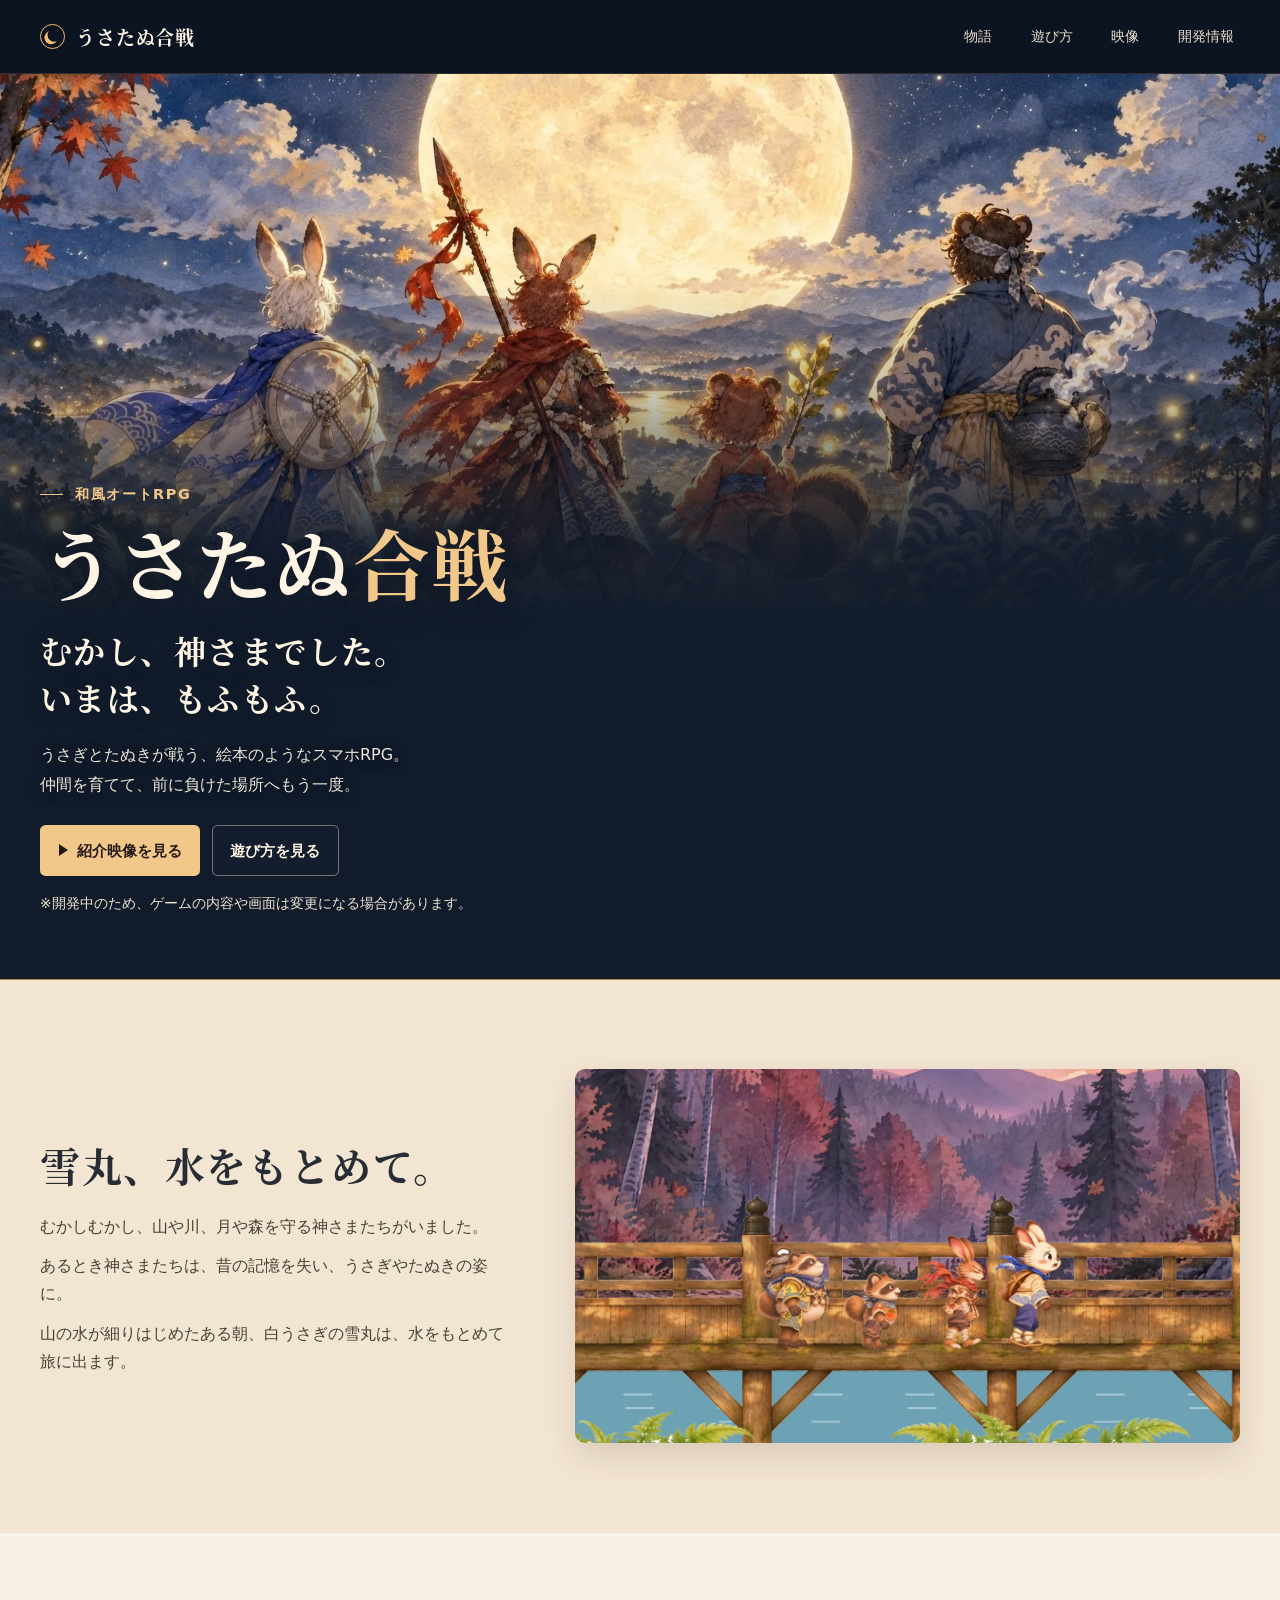
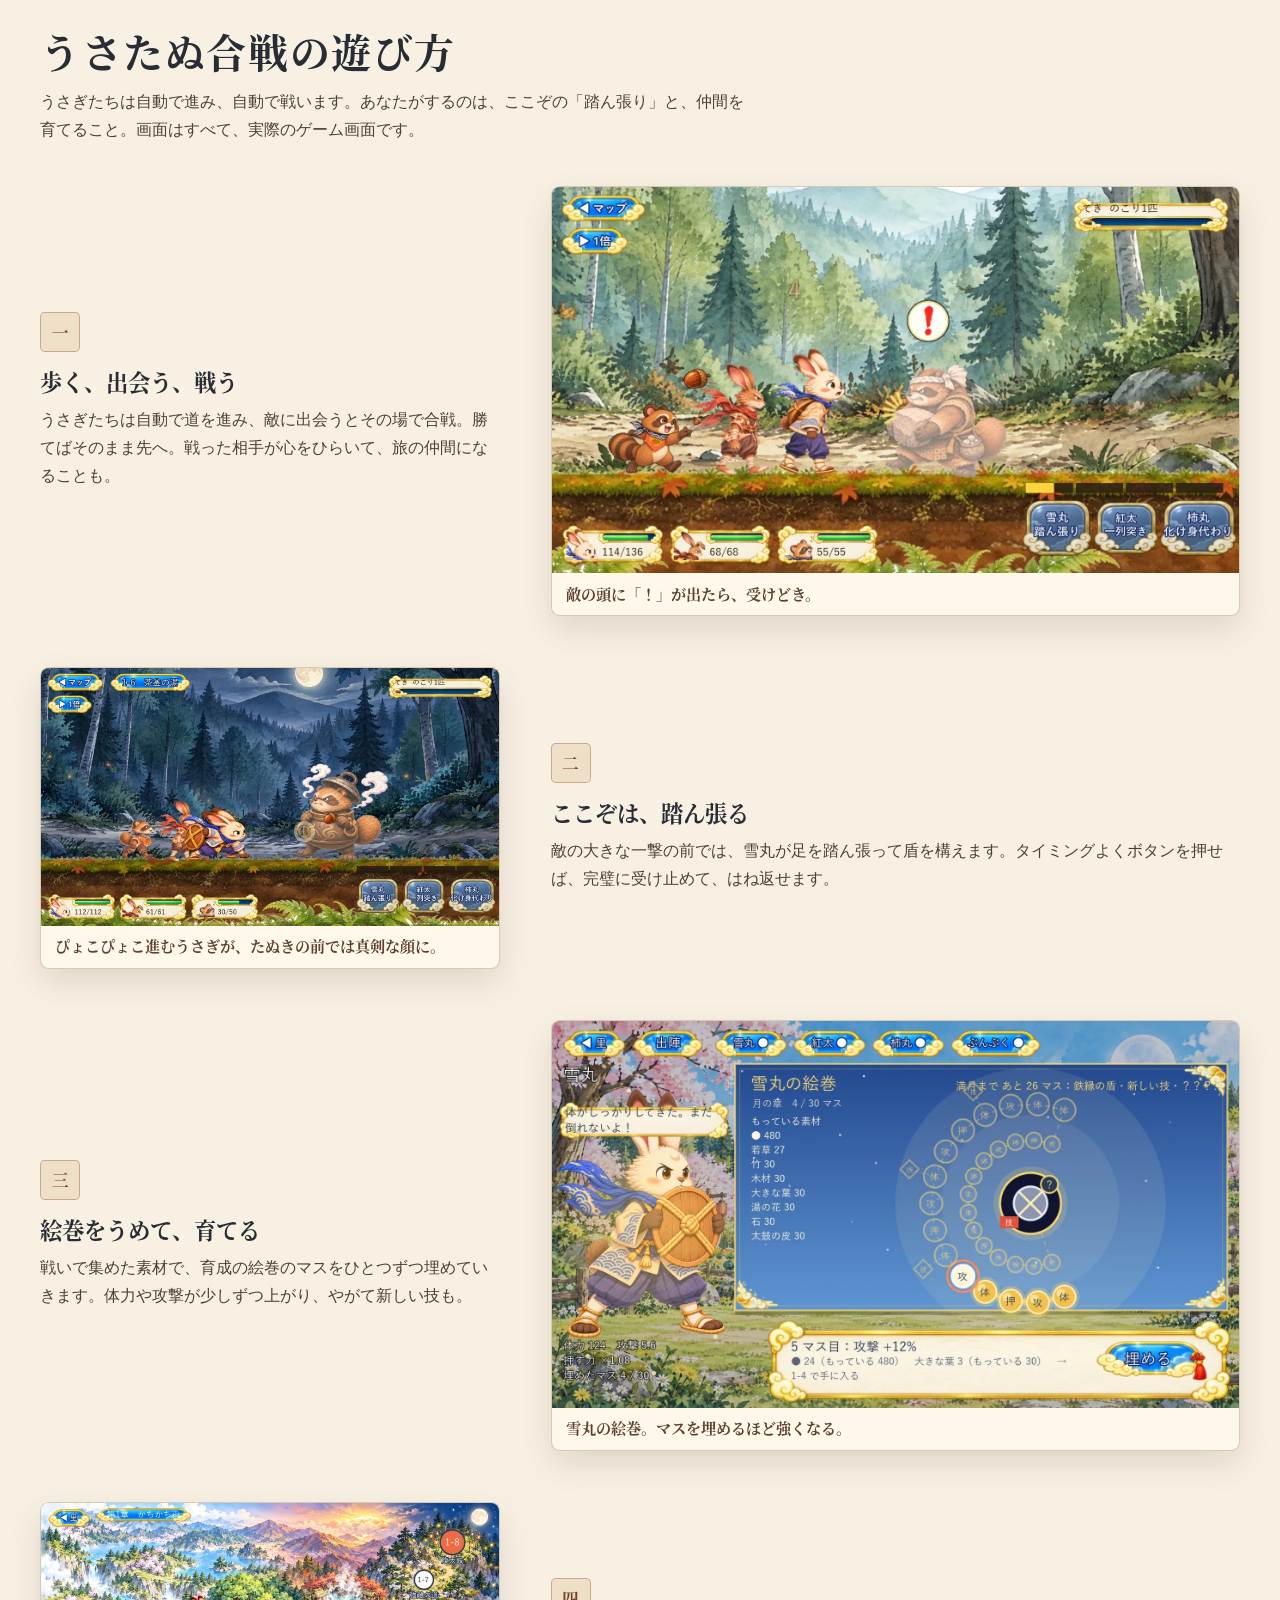
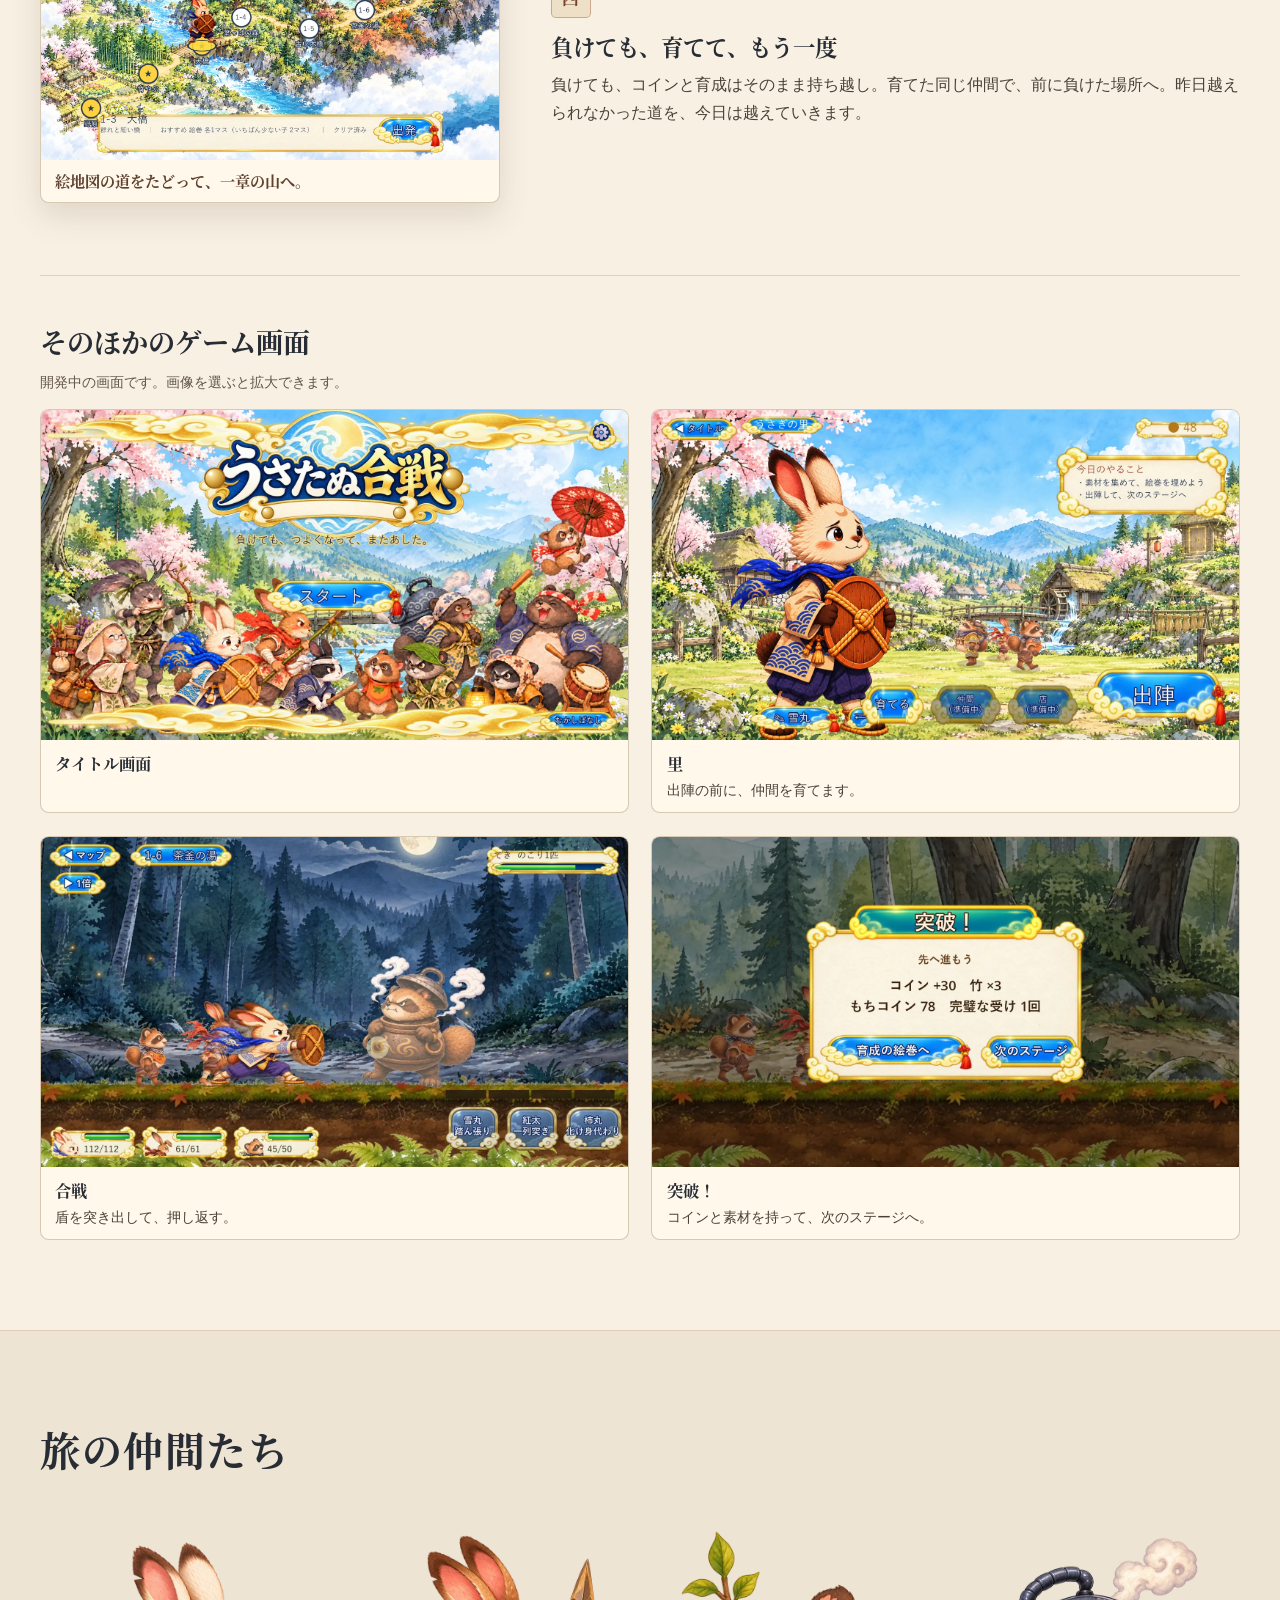
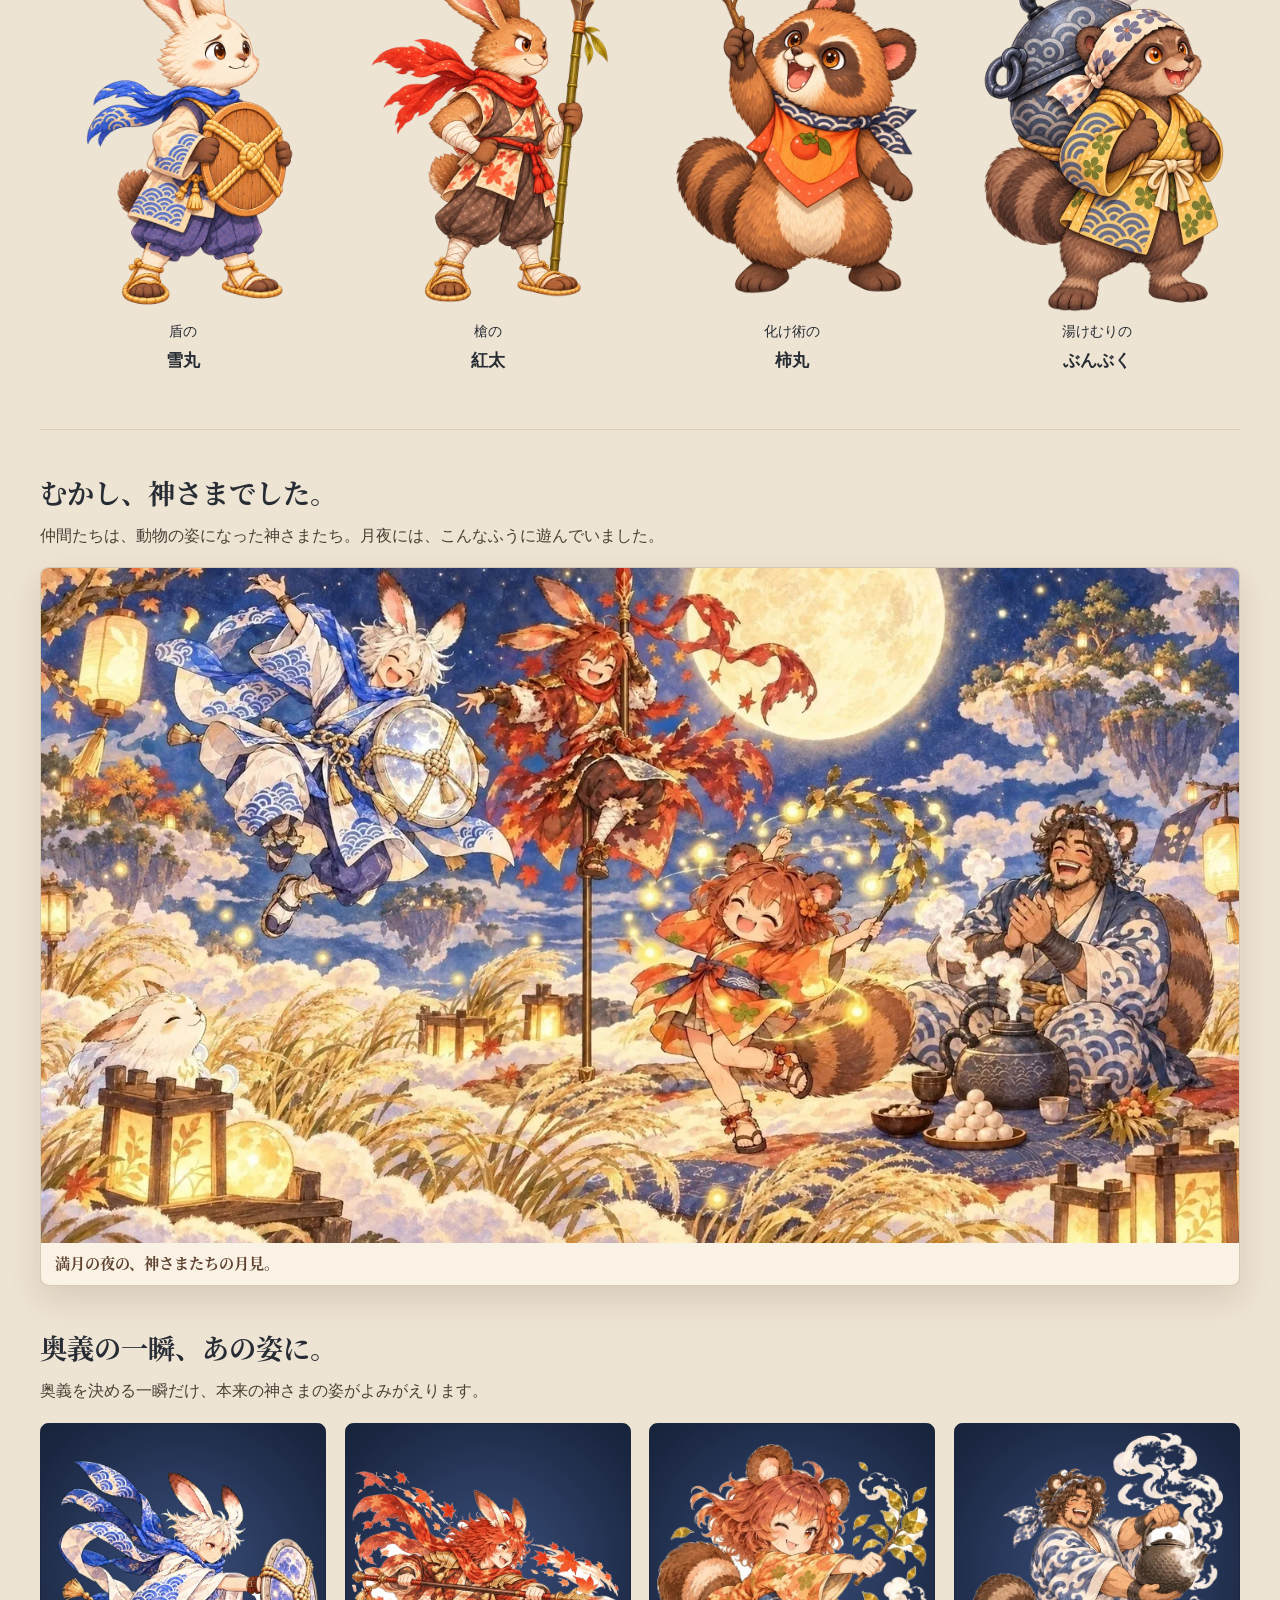
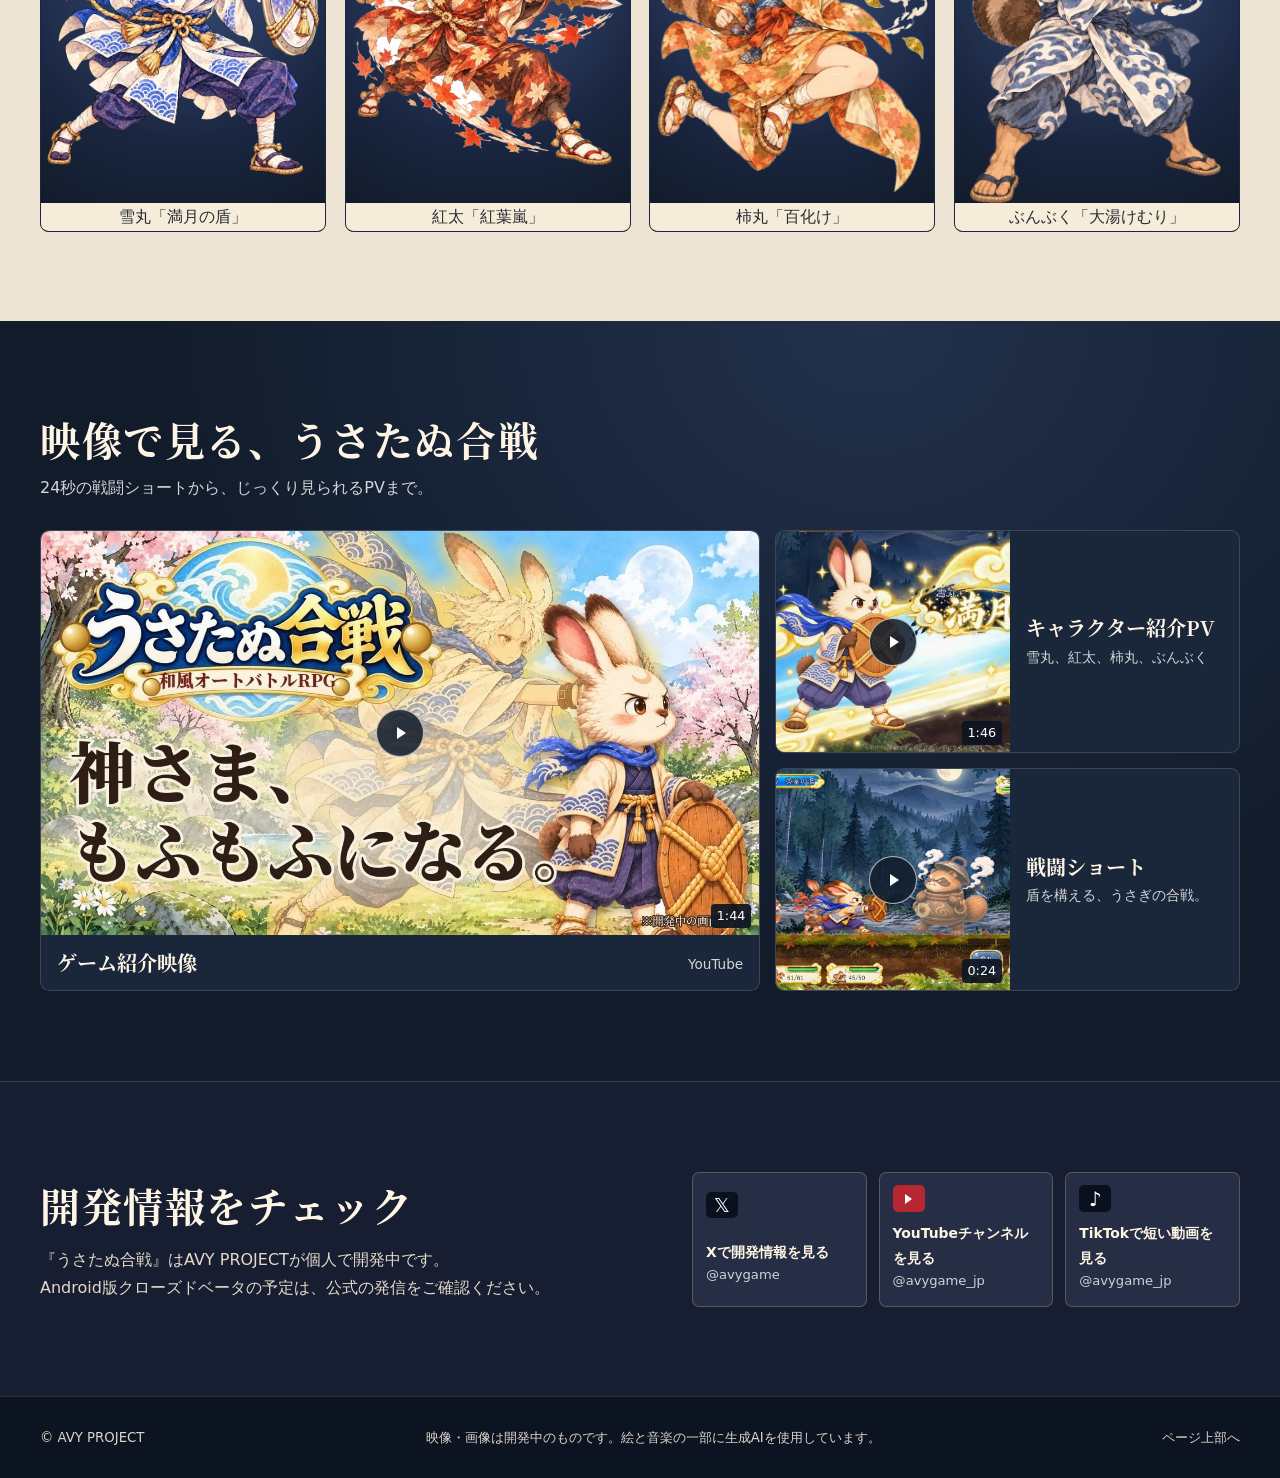
==== commit 7b1a038b: "トップを神さま四人の絵に変更、神さまの姿（月見・奥義ポーズ4枚）を追加、見出し書体を再作成 Co-Authored-By: Claude Sonnet 5.5 <noreply@anthropic.c" ====
--- a/index.html
+++ b/index.html
@@ -30,7 +30,7 @@
   <main id="main">
     <section class="hero" aria-labelledby="title">
       <div class="hero-visual">
-        <img src="assets/hero-bridge.webp" srcset="assets/hero-bridge-small.webp 900w, assets/hero-bridge.webp 1920w" sizes="100vw" alt="木の橋を、盾うさぎの雪丸、紅太、柿丸が一列になって進んでいく" width="1920" height="1080" fetchpriority="high">
+        <img src="assets/hero-gods.webp" srcset="assets/hero-gods-small.webp 900w, assets/hero-gods.webp 1920w" sizes="100vw" alt="満月の丘で、雪丸・紅太・柿丸・ぶんぶくの四人の神さまが、里の灯を見下ろしている" width="1920" height="1080" fetchpriority="high">
       </div>
       <div class="shell hero-inner">
         <div class="hero-copy">
@@ -158,13 +158,21 @@
         <div class="gods">
           <div class="gods-copy">
             <h3>むかし、神さまでした。</h3>
-            <p>仲間たちは、動物の姿になった神さまたち。奥義を決める一瞬だけ、本来の神さまの姿がよみがえります。</p>
+            <p>仲間たちは、動物の姿になった神さまたち。月夜には、こんなふうに遊んでいました。</p>
+          </div>
+          <figure class="gods-wide">
+            <img src="assets/gods-moon.webp" alt="満月の夜、空に浮かぶ島のそばで、雪丸、紅太、柿丸、ぶんぶくの四人の神さまが、ススキの原で月見の宴をひらいている" width="1500" height="844" loading="lazy">
+            <figcaption>満月の夜の、神さまたちの月見。</figcaption>
+          </figure>
+          <div class="gods-copy gods-copy-skill">
+            <h3>奥義の一瞬、あの姿に。</h3>
+            <p>奥義を決める一瞬だけ、本来の神さまの姿がよみがえります。</p>
           </div>
           <div class="gods-row">
-            <figure><img src="assets/god-yukimaru.webp" alt="白い髪にうさぎの耳、波柄の衣をまとって微笑む、神さまの姿の雪丸" width="609" height="900" loading="lazy"><figcaption>雪丸</figcaption></figure>
-            <figure><img src="assets/god-kouta.webp" alt="にやりと笑い、もみじの風をまとう、神さまの姿の紅太" width="700" height="700" loading="lazy"><figcaption>紅太</figcaption></figure>
-            <figure><img src="assets/god-kakimaru.webp" alt="片目をつぶって舌を出す、神さまの姿の柿丸" width="693" height="700" loading="lazy"><figcaption>柿丸</figcaption></figure>
-            <figure><img src="assets/god-bunbuku.webp" alt="湯のみを手に大笑いする、神さまの姿のぶんぶく" width="707" height="700" loading="lazy"><figcaption>ぶんぶく</figcaption></figure>
+            <figure><img src="assets/pose-yukimaru.webp" alt="盾を突き出す、神さまの姿の雪丸" width="655" height="760" loading="lazy"><figcaption>雪丸「満月の盾」</figcaption></figure>
+            <figure><img src="assets/pose-kouta.webp" alt="もみじの風とともに槍を突く、神さまの姿の紅太" width="702" height="760" loading="lazy"><figcaption>紅太「紅葉嵐」</figcaption></figure>
+            <figure><img src="assets/pose-kakimaru.webp" alt="葉の枝を振って跳ぶ、神さまの姿の柿丸" width="592" height="760" loading="lazy"><figcaption>柿丸「百化け」</figcaption></figure>
+            <figure><img src="assets/pose-bunbuku.webp" alt="鉄瓶を前へ突き出して踏ん張る、神さまの姿のぶんぶく" width="521" height="760" loading="lazy"><figcaption>ぶんぶく「大湯けむり」</figcaption></figure>
           </div>
         </div>
       </div>
--- a/style.css
+++ b/style.css
@@ -44,11 +44,11 @@
 .site-header nav a:hover, .site-footer a:hover { color: var(--gold); text-decoration: underline; text-underline-offset: .4em; }
 
 .hero { position: relative; isolation: isolate; background: var(--ink); border-bottom: 1px solid #ad885f; }
-.hero-visual { position: absolute; inset: 0; z-index: -1; overflow: hidden; }
-.hero-visual img { width: 100%; height: 100%; object-fit: cover; object-position: 70% 60%; }
-.hero-visual::after { content: ""; position: absolute; inset: 0; background: linear-gradient(270deg, transparent 38%, #111b2a38 48%, #111b2ac7 64%, #10192bf0 100%), linear-gradient(0deg, #111b2a99 0%, transparent 30%); }
-.hero-inner { min-height: clamp(32rem, 48vw, 43rem); display: flex; align-items: center; justify-content: flex-start; padding-block: 4.1rem; }
-.hero-copy { width: 47%; min-width: 0; position: relative; }
+.hero-visual { position: relative; z-index: -1; overflow: hidden; aspect-ratio: 21 / 9; max-height: 40rem; width: 100%; }
+.hero-visual img { width: 100%; height: 100%; object-fit: cover; object-position: 50% 42%; }
+.hero-visual::after { content: ""; position: absolute; inset: 0; background: linear-gradient(0deg, #111b2a 0%, #111b2ae6 14%, #111b2a40 40%, transparent 62%); }
+.hero-inner { min-height: 0; display: flex; align-items: flex-start; justify-content: flex-start; margin-top: clamp(-9rem, -11vw, -4rem); padding-bottom: clamp(2.5rem, 5vw, 4rem); }
+.hero-copy { width: min(100%, 44rem); min-width: 0; position: relative; }
 .hero-kicker { display: flex; align-items: center; gap: .75rem; color: var(--gold); font-weight: 700; font-size: .9rem; letter-spacing: .11em; }
 .hero-kicker span { width: 1.45rem; height: 1px; background: var(--gold); }
 .hero h1 { font-size: clamp(2.75rem, 6vw, 6rem); line-height: 1.2; letter-spacing: .015em; margin: .55rem 0 1.2rem; text-shadow: 0 4px 28px #0b1220bd; }
@@ -147,7 +147,7 @@
 
 @media (max-width: 950px) {
   .shell { width: calc(100% - 3.5rem); }
-  .hero-copy { width: 49%; }
+  .hero-copy { width: min(100%, 40rem); }
   .movie-grid { grid-template-columns: 1.24fr 1fr; }
 }
 
@@ -159,10 +159,10 @@
   .moon-mark::before { width: .65rem; box-shadow: -.14rem .1rem 0 .01rem #f3bd73; }
   .site-header nav { gap: .1rem; }
   .site-header nav a { font-size: .83rem; padding-inline: .35rem; }
-  .hero-visual { inset: 0 0 auto; height: clamp(16rem, 62vw, 24rem); }
-  .hero-visual img { object-position: 78% 60%; }
-  .hero-visual::after { background: linear-gradient(0deg, var(--ink) 0%, #111b2acc 18%, transparent 49%); }
-  .hero-inner { min-height: 0; align-items: start; padding-block: clamp(12.45rem, 49vw, 20rem) 2.3rem; }
+  .hero-visual { aspect-ratio: 16 / 10; max-height: none; }
+  .hero-visual img { object-position: 50% 40%; }
+  .hero-visual::after { background: linear-gradient(0deg, #111b2a 0%, #111b2acc 20%, transparent 55%); }
+  .hero-inner { margin-top: -3.2rem; padding-bottom: 2.3rem; }
   .hero-copy { width: 100%; }
   .hero h1 { font-size: clamp(2.5rem, 10.5vw, 4.6rem); margin: .32rem 0 .62rem; }
   .hero-line { font-size: clamp(1.35rem, 4.8vw, 1.95rem); }
@@ -203,10 +203,16 @@
 .gods-copy h3 { font-size: clamp(1.25rem, 2.4vw, 1.7rem); }
 .gods-copy p { margin-top: .35rem; color: #494137; }
 .gods-row { display: grid; grid-template-columns: repeat(4, minmax(0, 1fr)); gap: clamp(.65rem, 1.5vw, 1.15rem); }
-.gods-row img { aspect-ratio: 1 / 1; object-fit: contain; padding: .5rem; background: radial-gradient(circle at 50% 40%, #fffbee, #f4e8d0); }
+.gods-row img { aspect-ratio: 3 / 4; object-fit: contain; padding: .6rem .4rem 0; background: radial-gradient(circle at 50% 38%, #3b4f7c 0%, #1b2742 62%, #111b2a 100%); }
 .gods-row figcaption { text-align: center; padding-inline: .35rem; }
 @media (max-width: 740px) {
   .step { grid-template-columns: minmax(0, 1fr); gap: .9rem; }
   .step:nth-child(even) .step-copy { order: 0; }
 }
 @media (max-width: 600px) { .gods-row { grid-template-columns: repeat(2, minmax(0, 1fr)); } }
+
+.gods-wide { margin-bottom: clamp(1.6rem, 4vw, 2.4rem); overflow: hidden; border: 1px solid #9b896265; border-radius: .55rem; background: #faf2e5; box-shadow: 0 13px 32px #42291e22; }
+.gods-wide figcaption { padding: .6rem .9rem; font: 700 .95rem/1.5 var(--serif); color: #5e412e; }
+.gods-copy-skill { margin-top: clamp(1.6rem, 4vw, 2.4rem); }
+.gods-row figure { overflow: hidden; border: 1px solid #1b2742; border-radius: .52rem; background: #111b2a; }
+.gods-row figcaption { background: #f6ecda; }
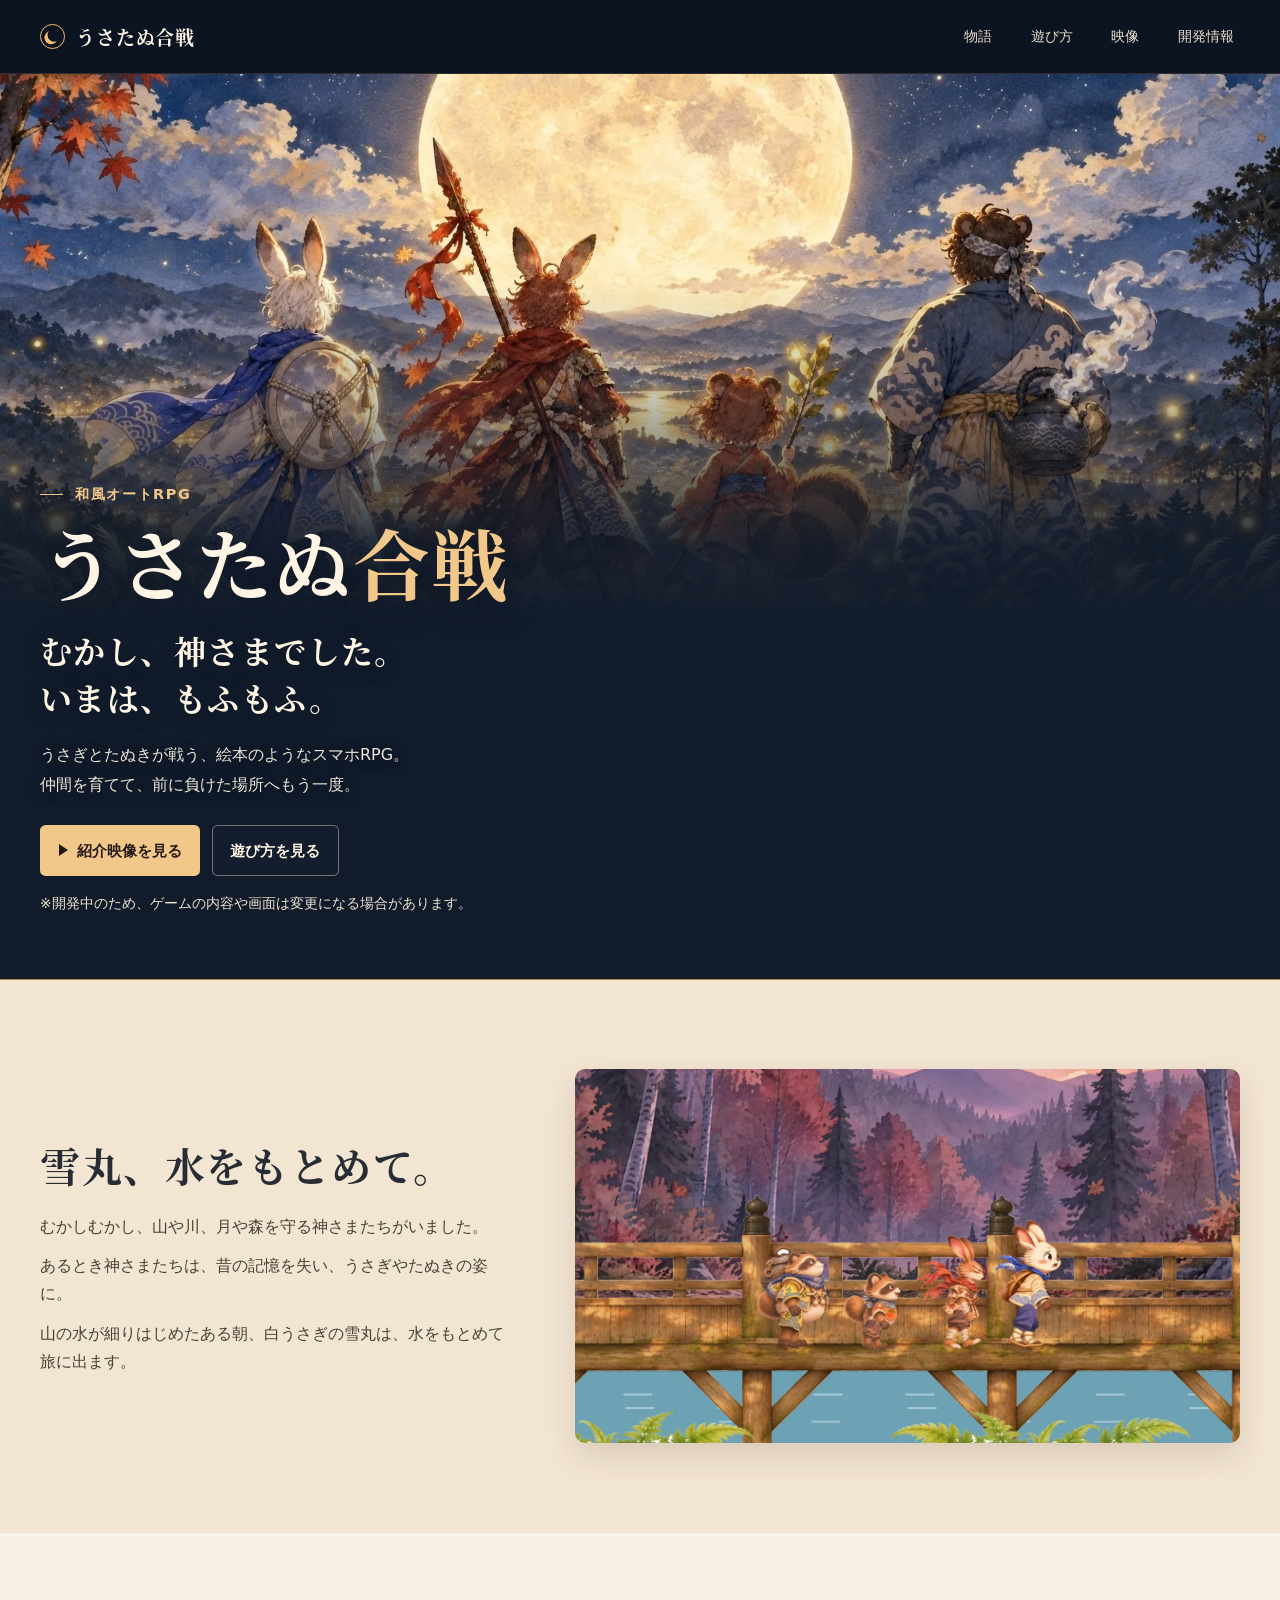
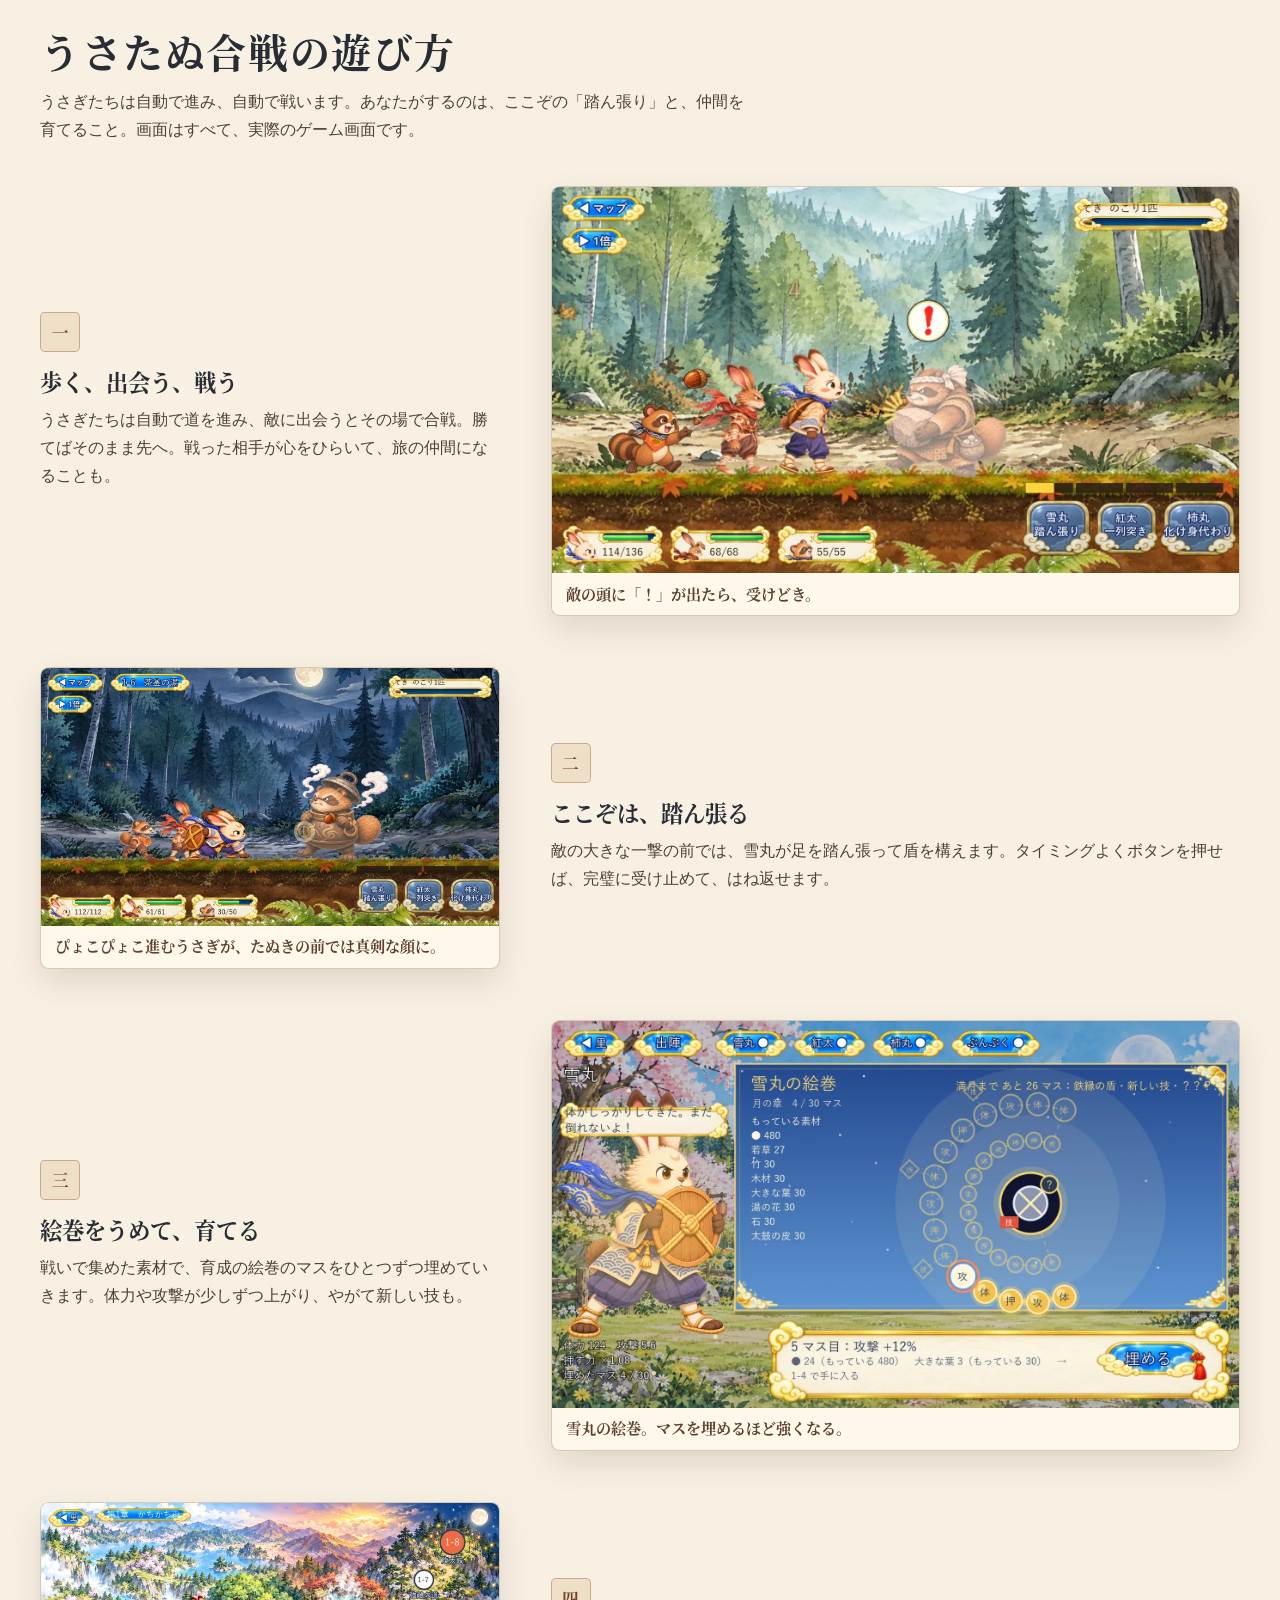
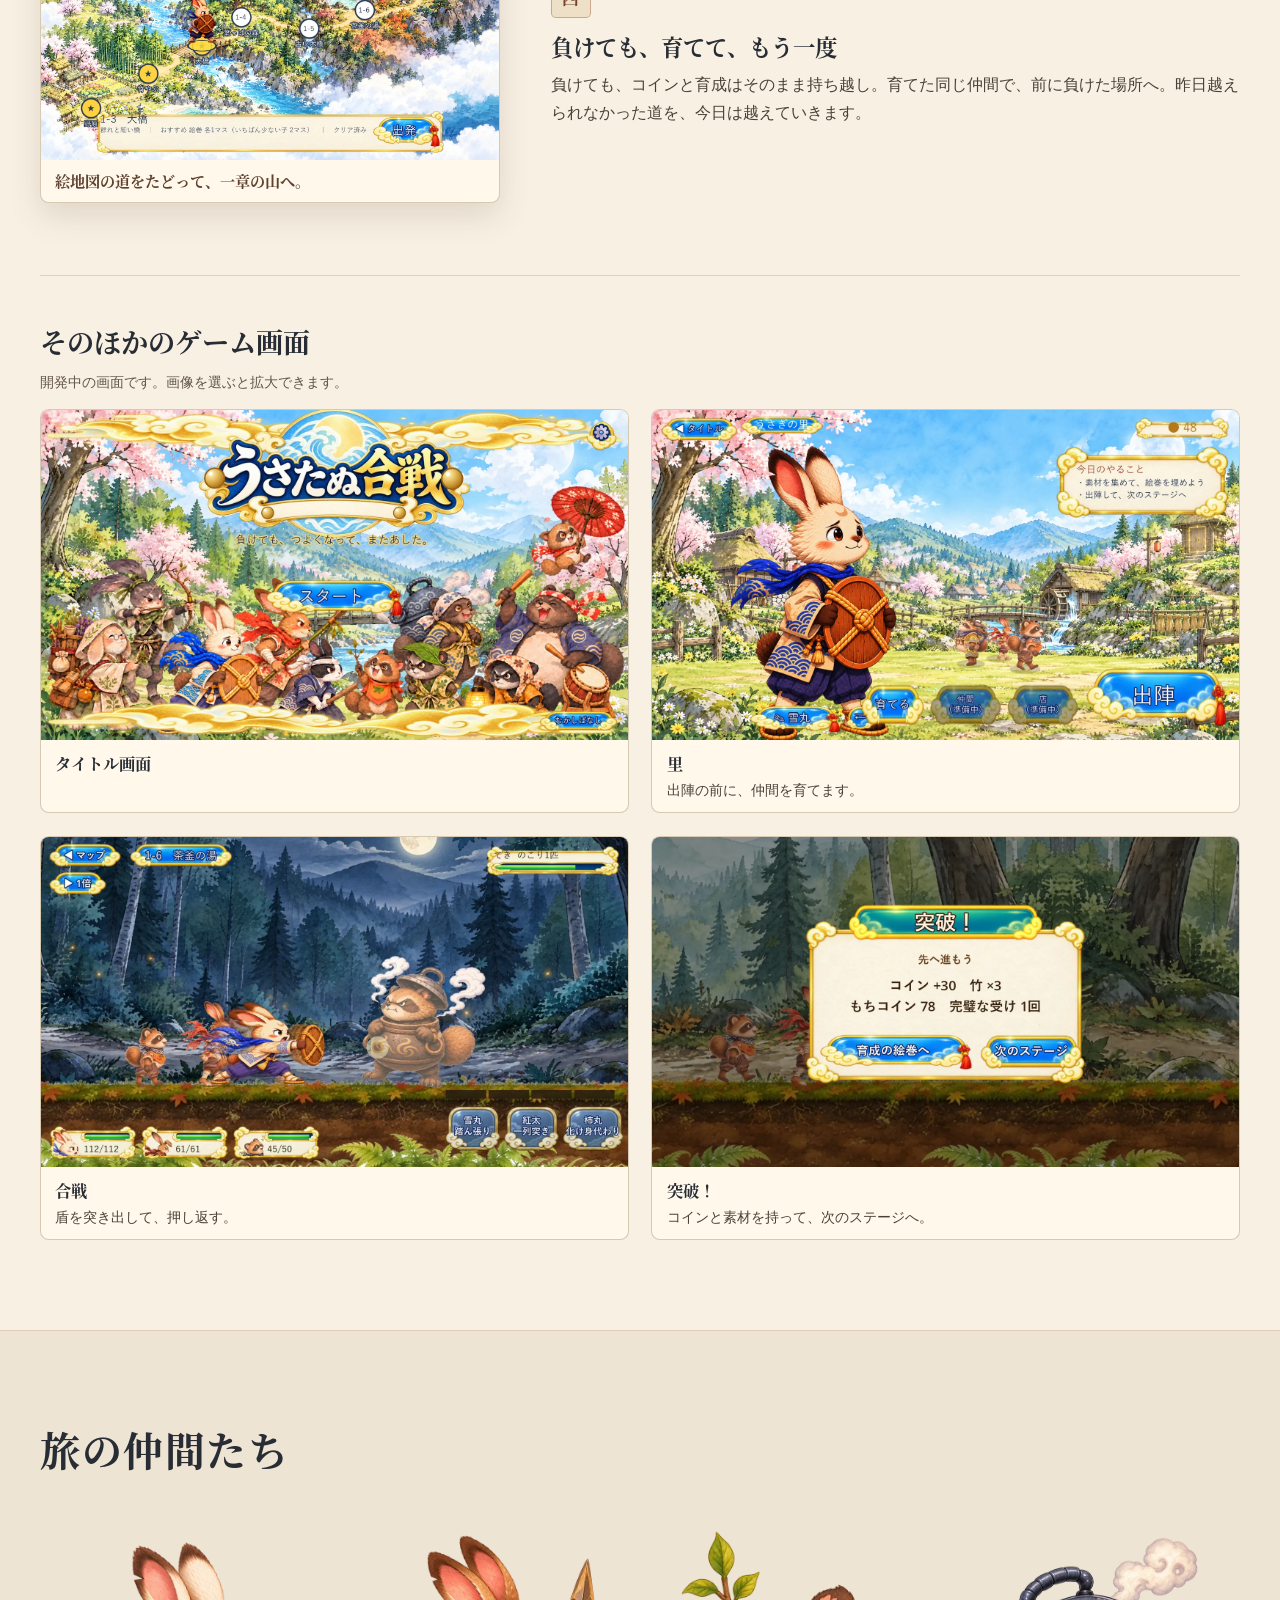
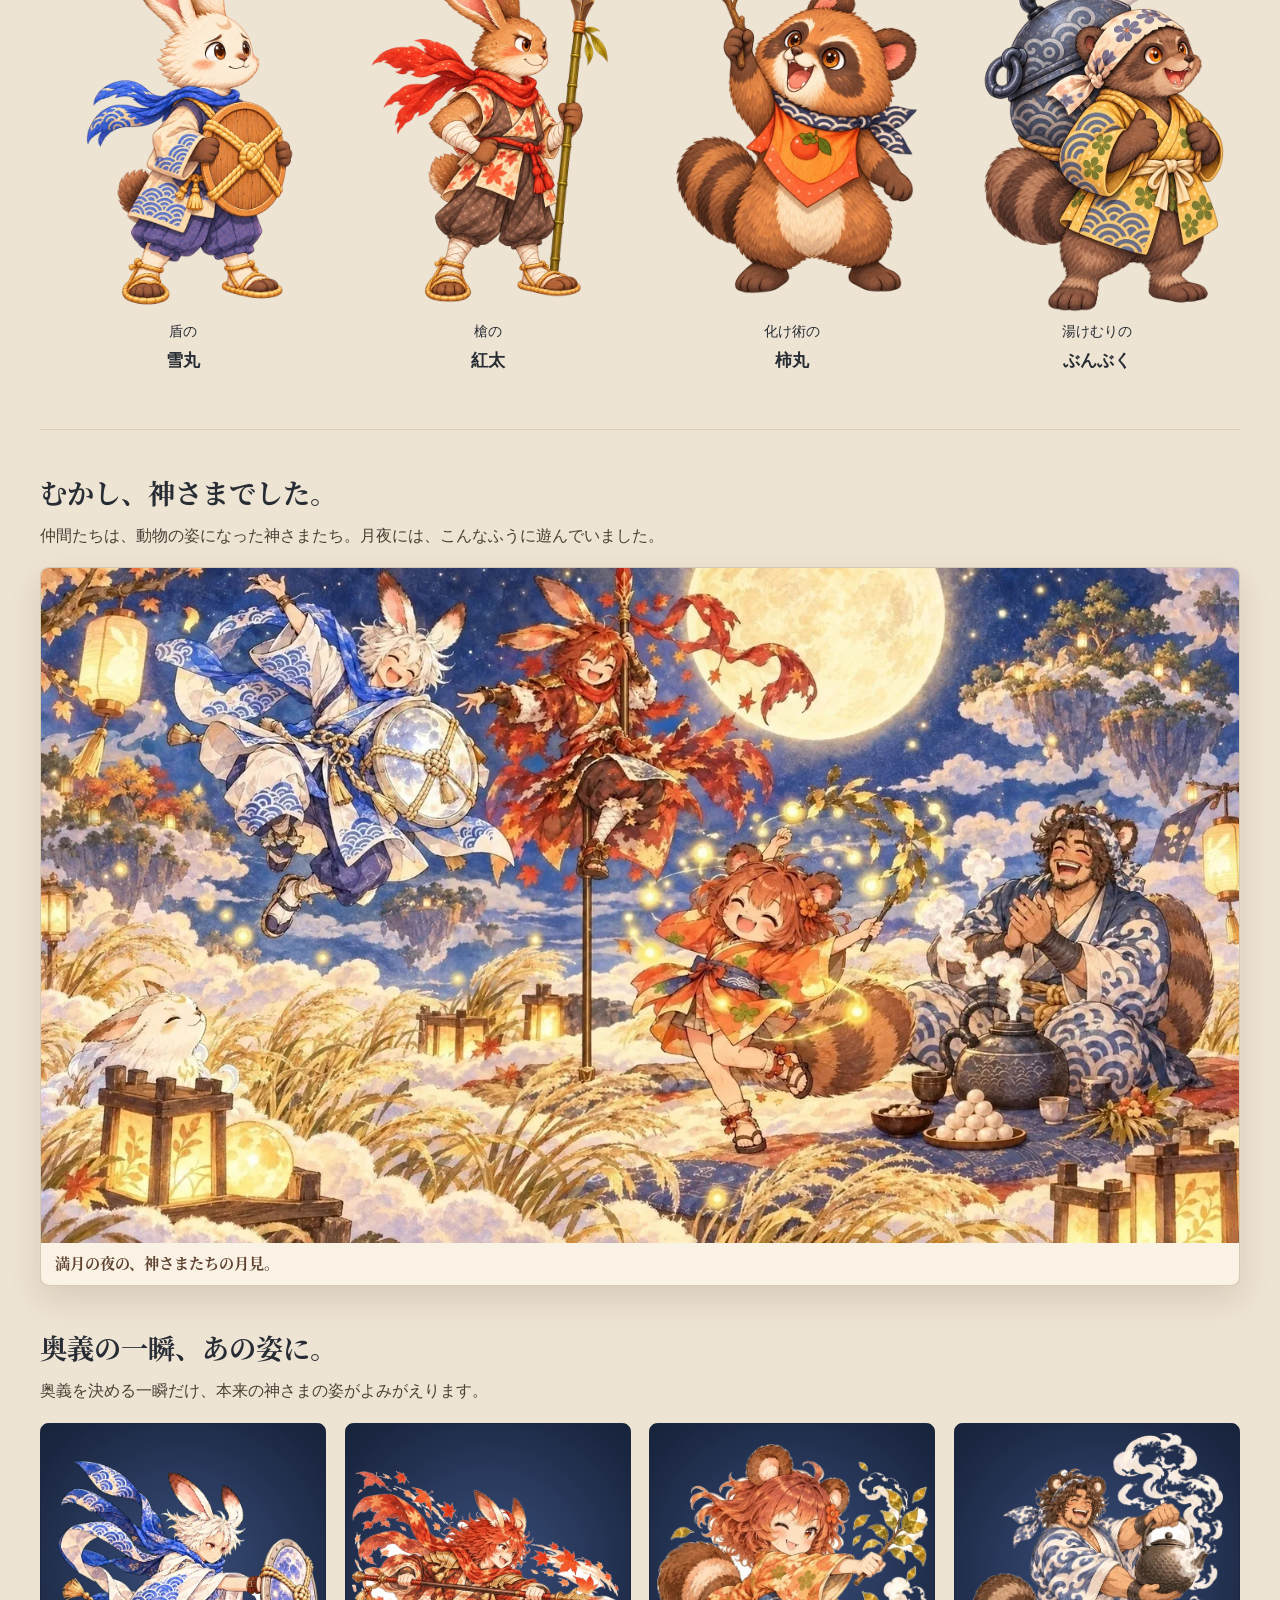
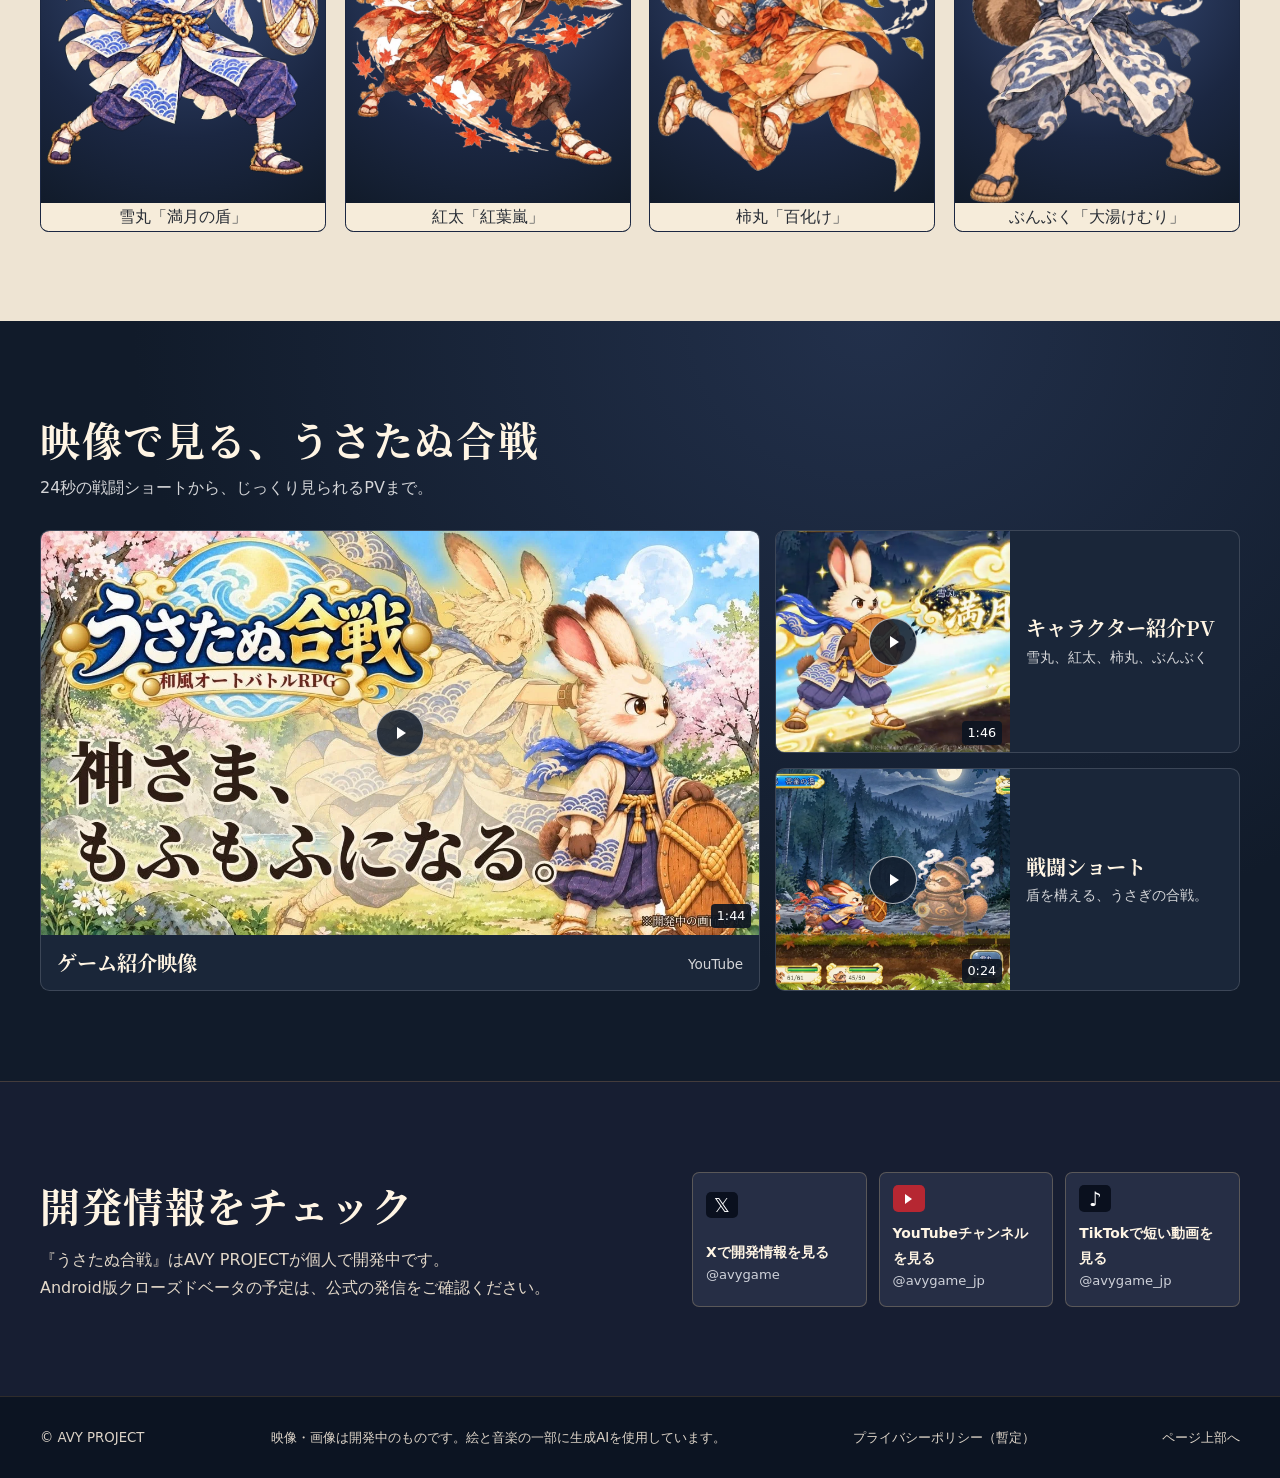
==== commit 2c19a79a: "プライバシーポリシー（暫定）ページを追加、見出し書体を再生成 Co-Authored-By: Claude Sonnet 5.5 <noreply@anthropic.com> Claude-Sess" ====
--- a/index.html
+++ b/index.html
@@ -241,6 +241,7 @@
     <div class="shell footer-inner">
       <p>© AVY PROJECT</p>
       <p>映像・画像は開発中のものです。絵と音楽の一部に生成AIを使用しています。</p>
+      <a href="privacy.html">プライバシーポリシー（暫定）</a>
       <a href="#top">ページ上部へ</a>
     </div>
   </footer>
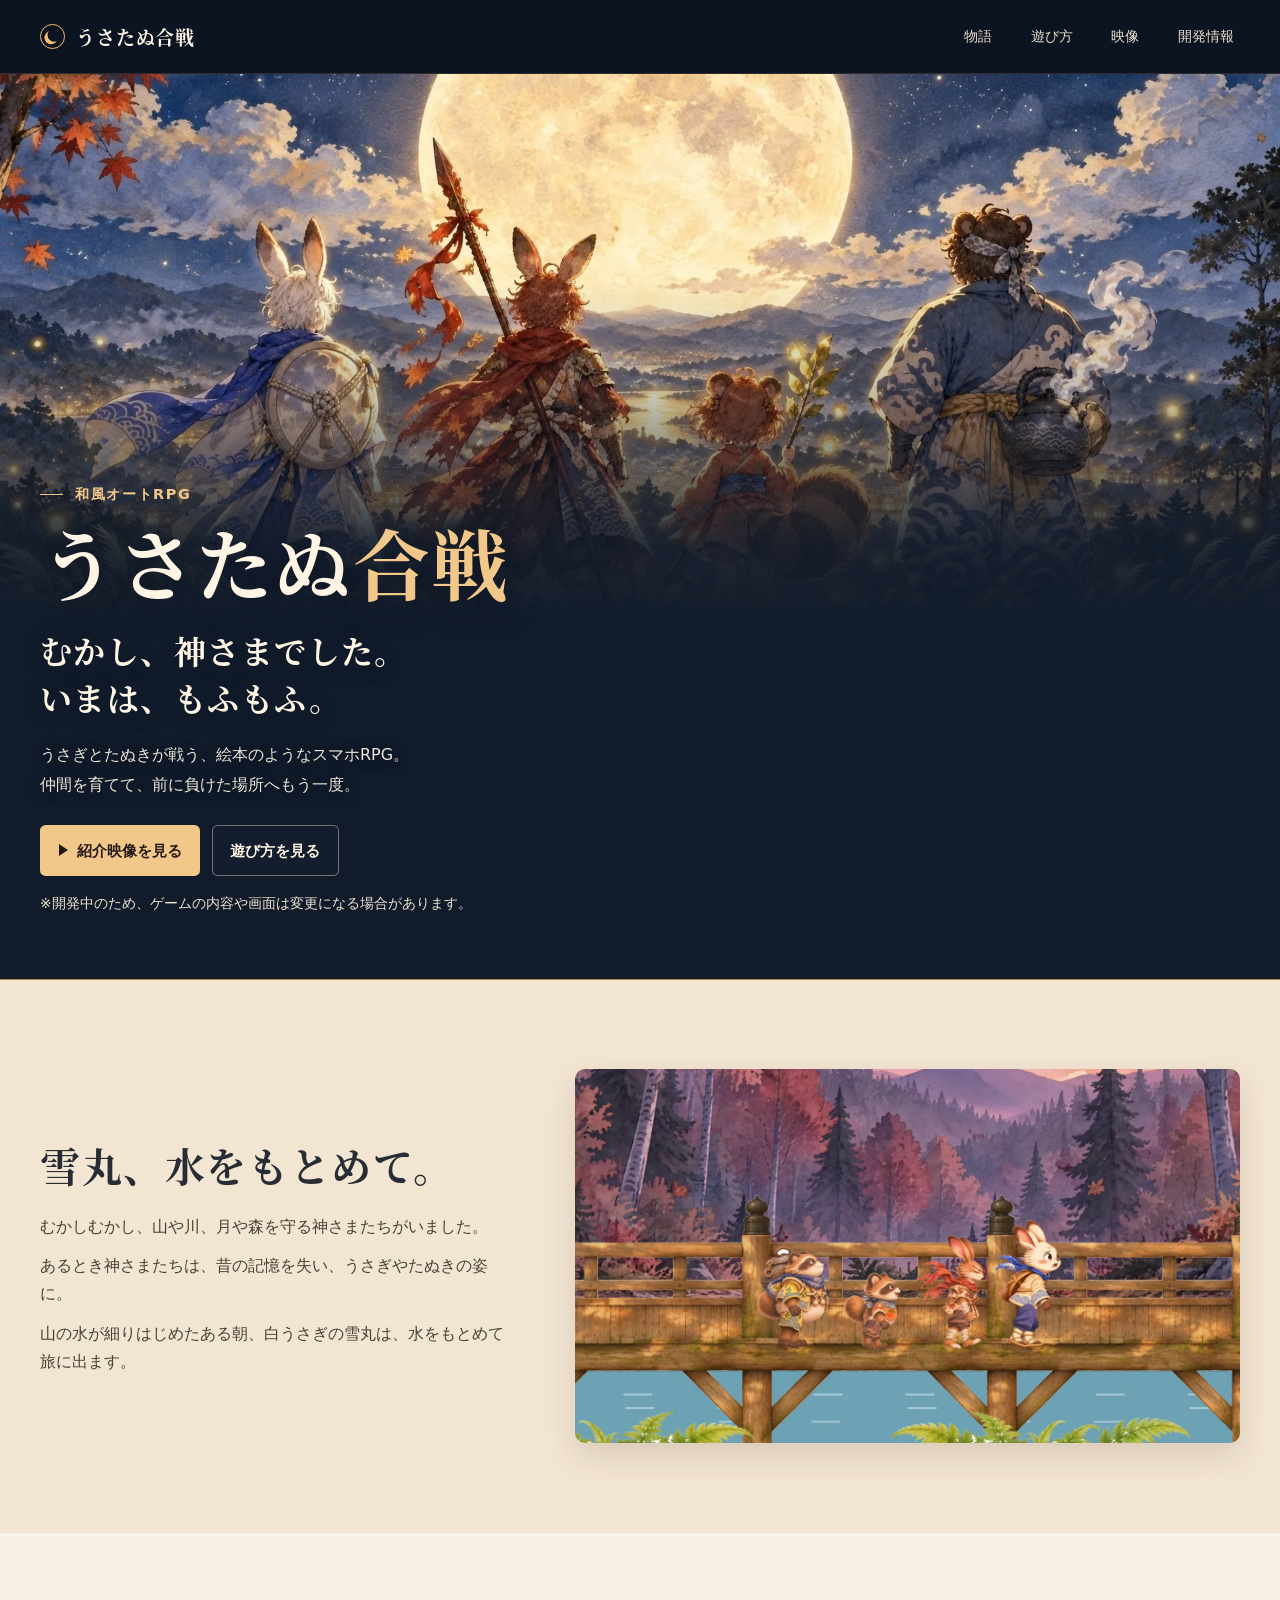
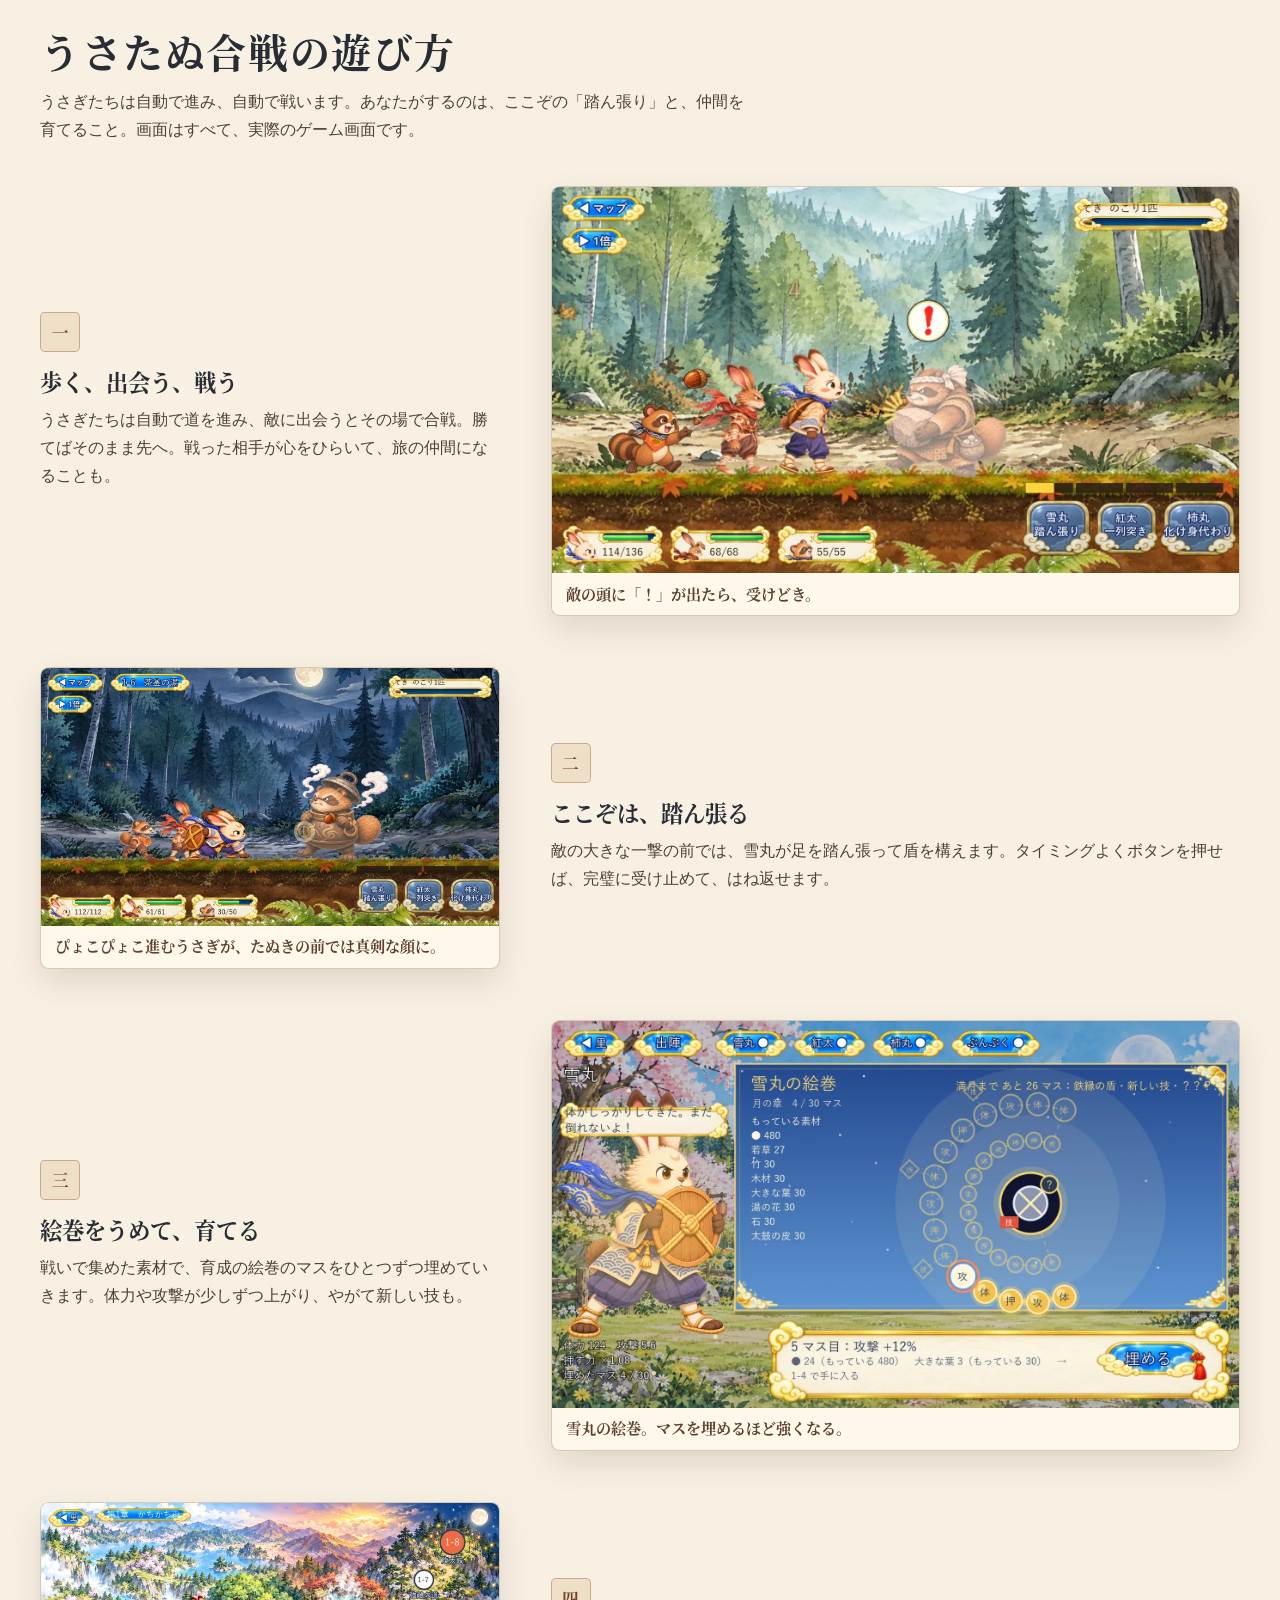
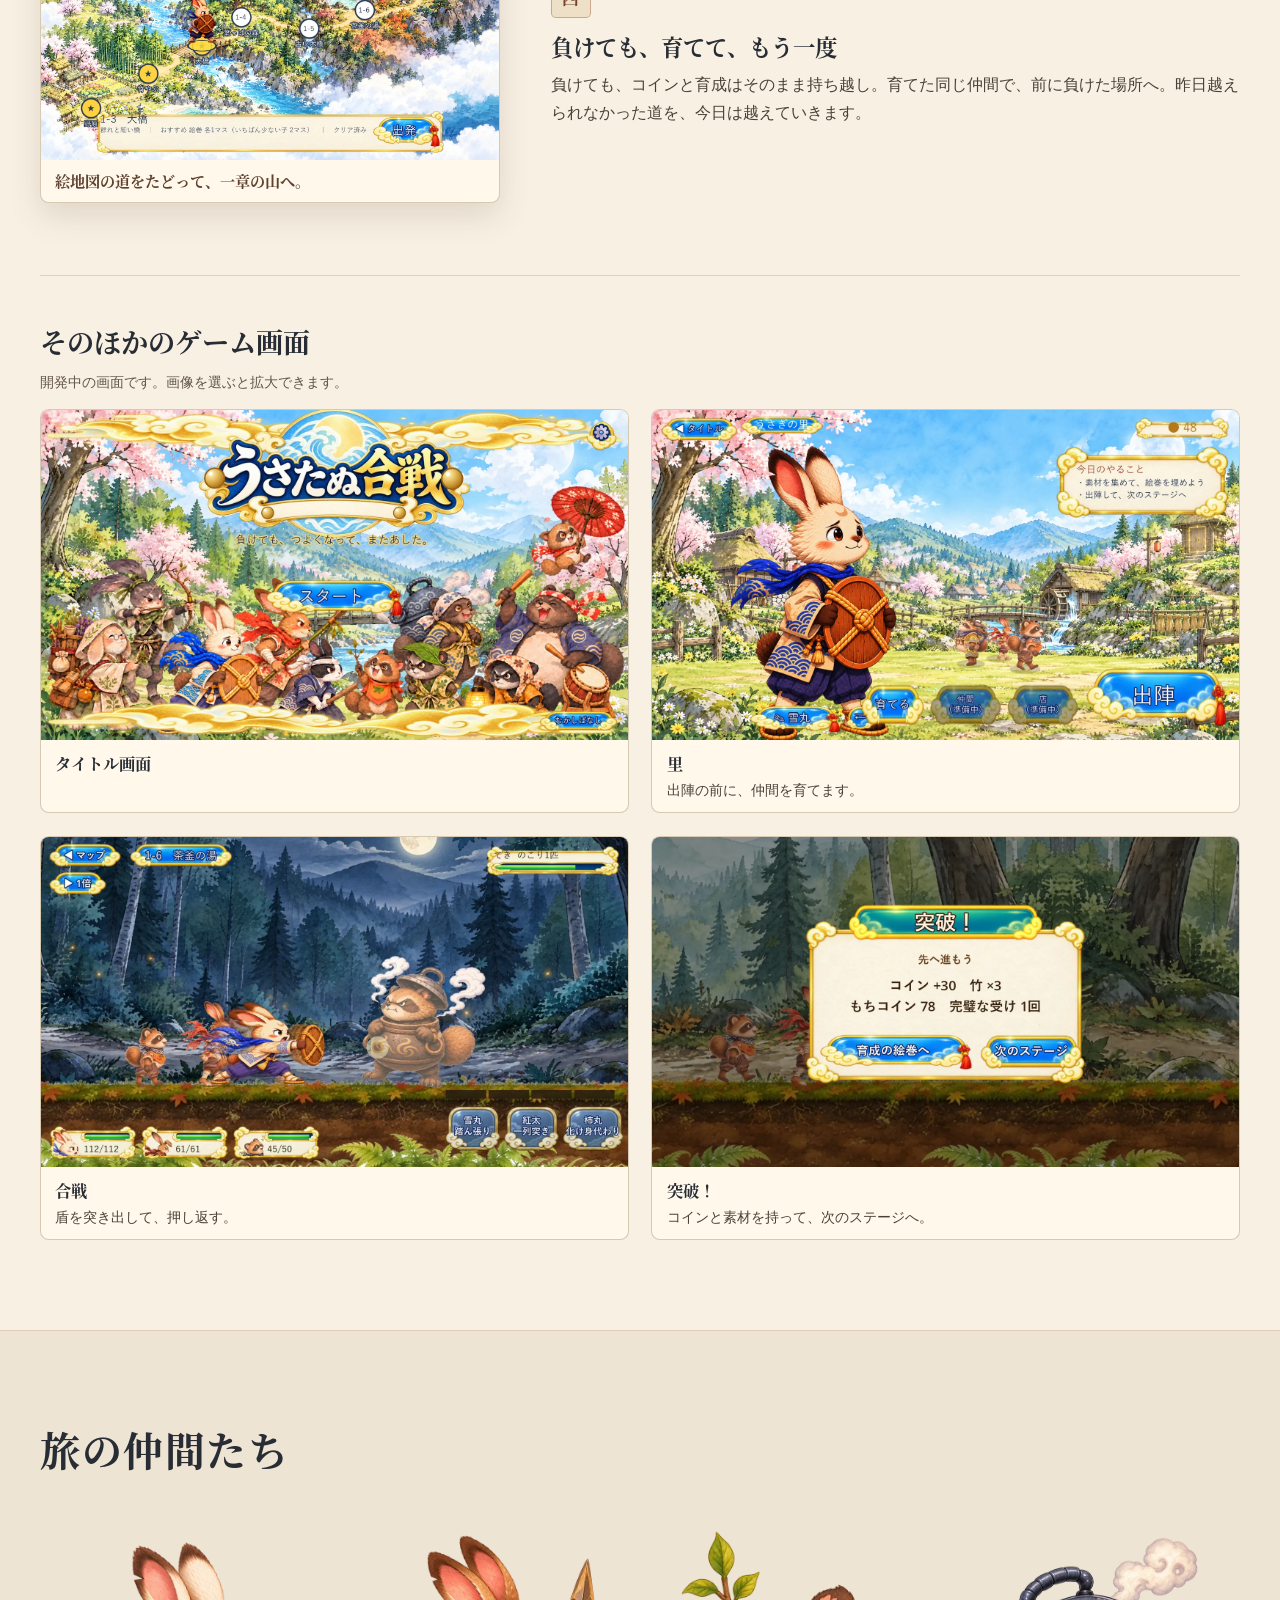
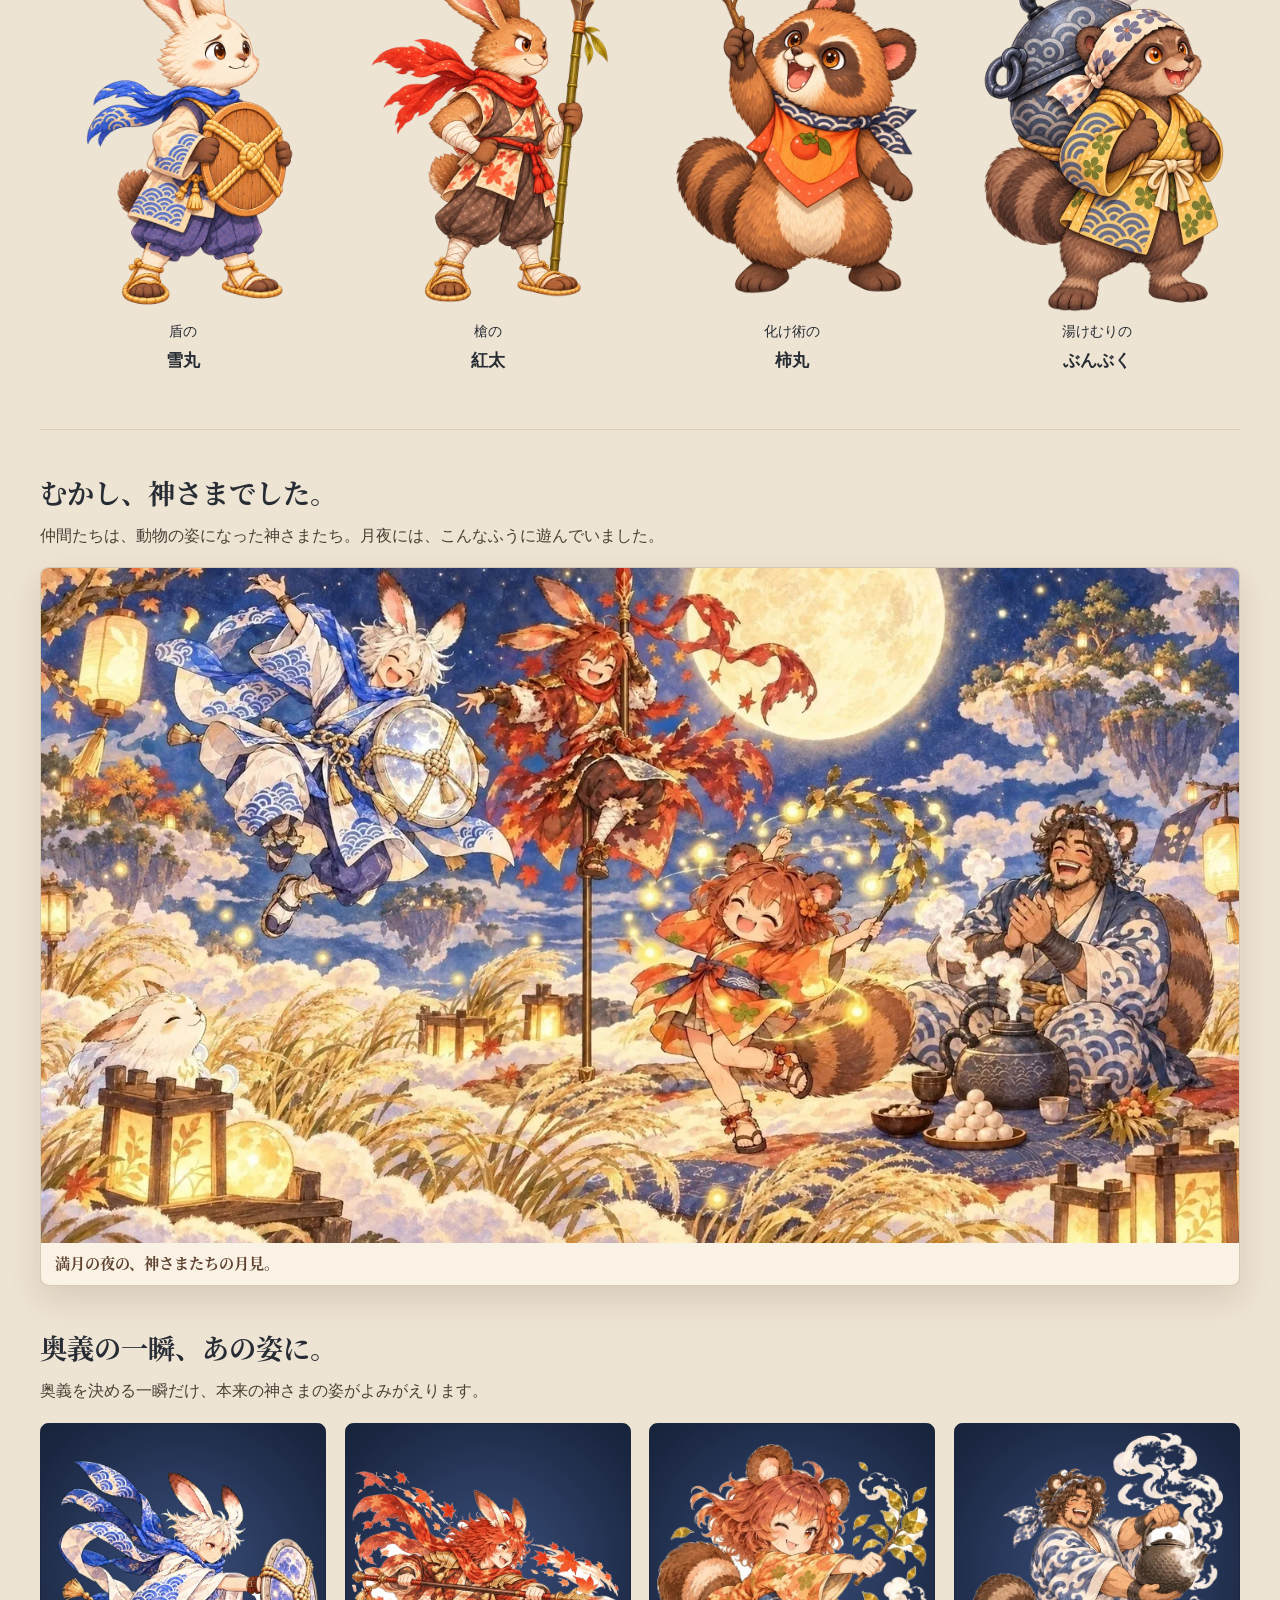
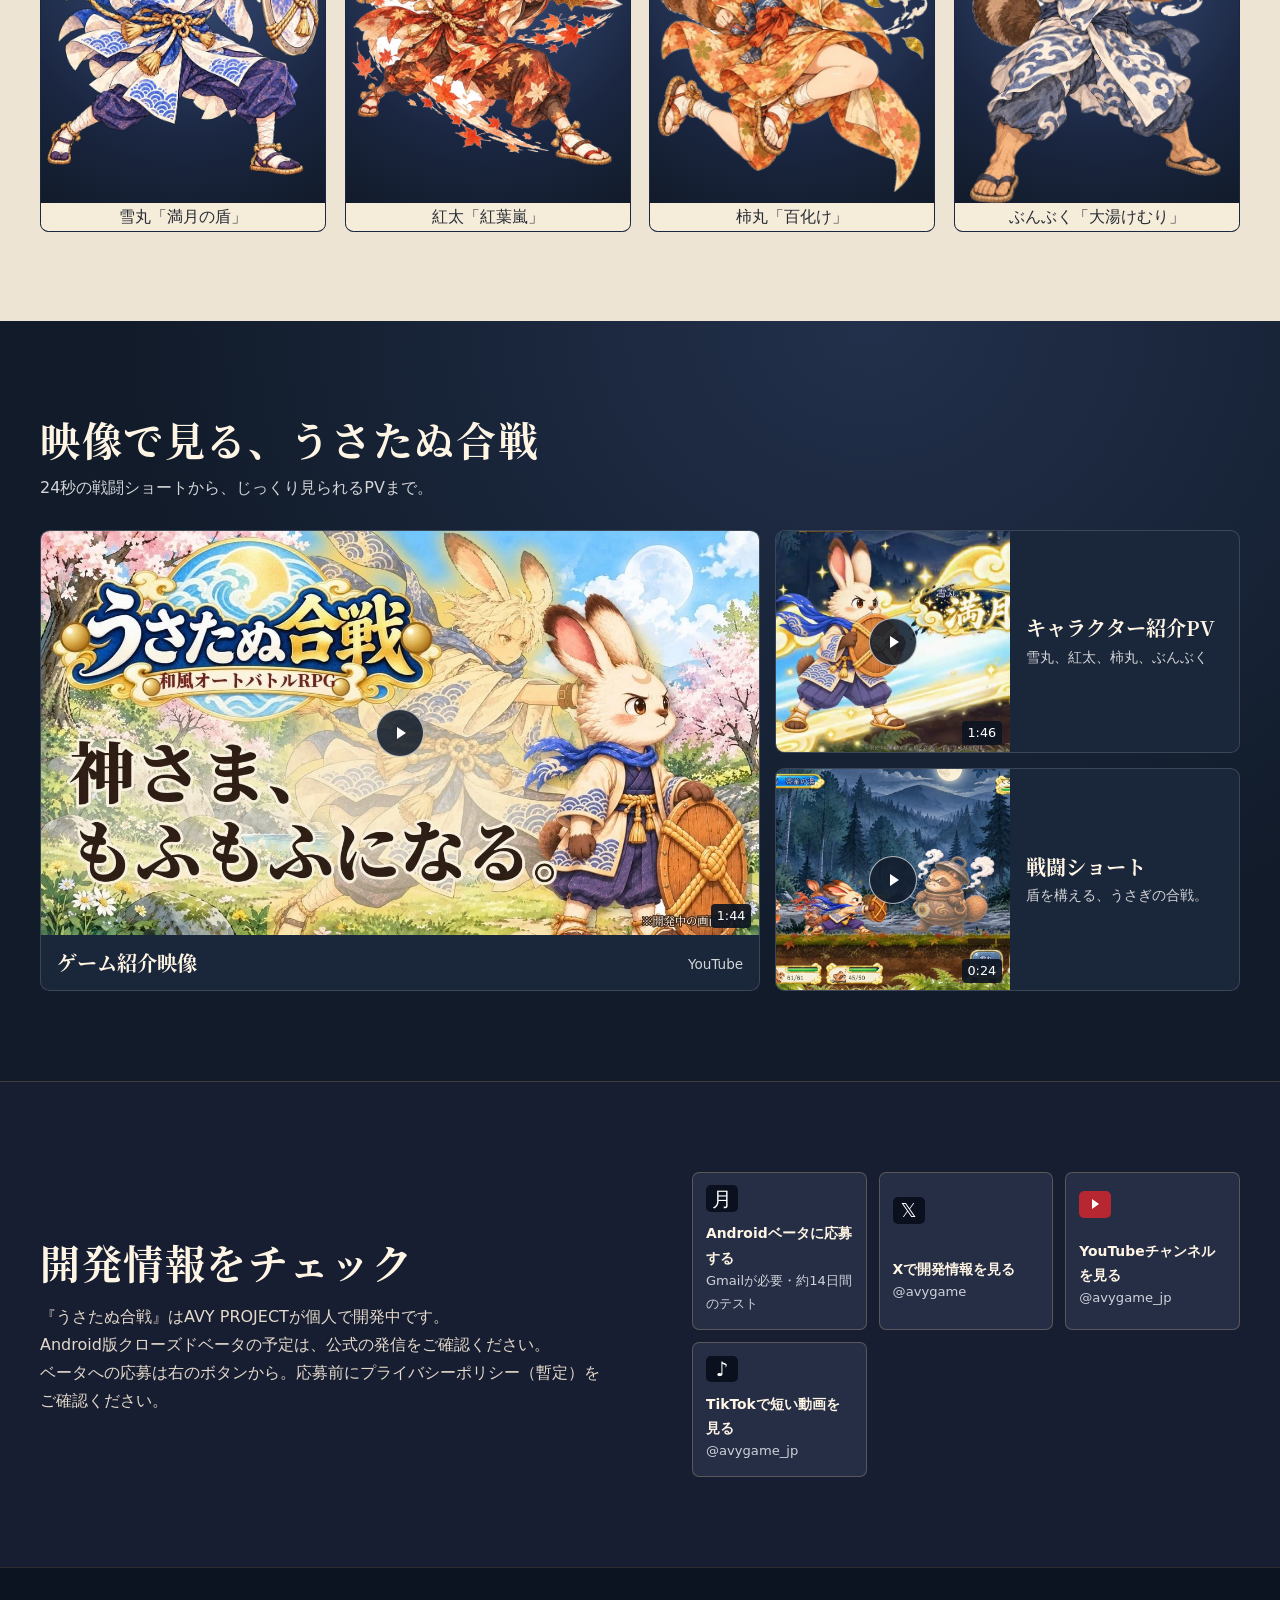
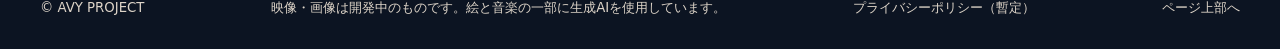
==== commit d946f1ac: "ベータ応募ボタンを追加、見出し書体を再生成 Co-Authored-By: Claude Sonnet 5.5 <noreply@anthropic.com> Claude-Session: http" ====
--- a/index.html
+++ b/index.html
@@ -217,9 +217,13 @@
       <div class="shell news-grid">
         <div>
           <h2 id="news-title">開発情報をチェック</h2>
-          <p>『うさたぬ合戦』はAVY PROJECTが個人で開発中です。<br>Android版クローズドベータの予定は、公式の発信をご確認ください。</p>
+          <p>『うさたぬ合戦』はAVY PROJECTが個人で開発中です。<br>Android版クローズドベータの予定は、公式の発信をご確認ください。<br>ベータへの応募は右のボタンから。応募前に<a href="privacy.html">プライバシーポリシー（暫定）</a>をご確認ください。</p>
         </div>
         <div class="socials">
+          <a class="social" data-destination="beta" href="https://docs.google.com/forms/d/e/1FAIpQLScI7CxVUj4hXLcPcBf-mrkiqUtpklN3lHNX6xlaJ6CAvcrQ1g/viewform">
+            <span class="social-icon social-x" aria-hidden="true">月</span>
+            <span><strong>Androidベータに応募する</strong><small>Gmailが必要・約14日間のテスト</small></span>
+          </a>
           <a class="social" data-destination="x" href="https://x.com/avygame">
             <span class="social-icon social-x" aria-hidden="true">𝕏</span>
             <span><strong>Xで開発情報を見る</strong><small>@avygame</small></span>
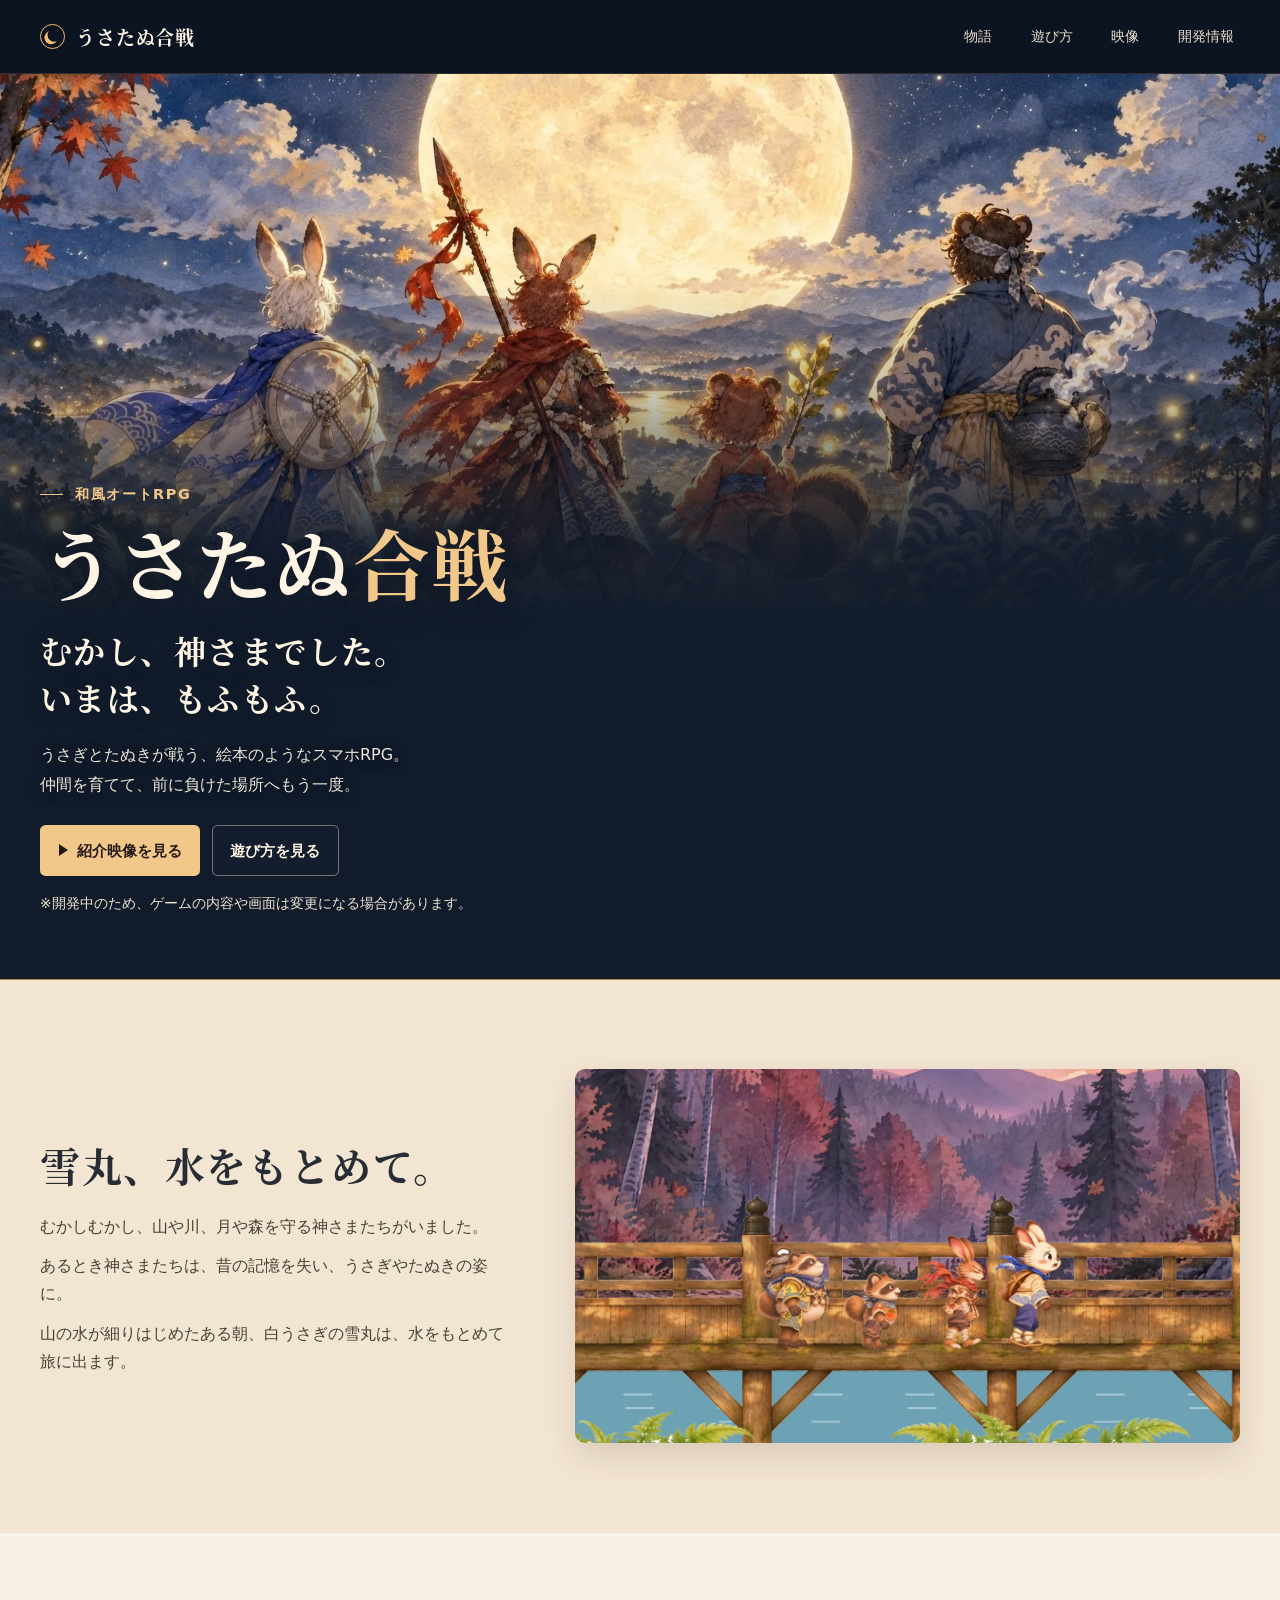
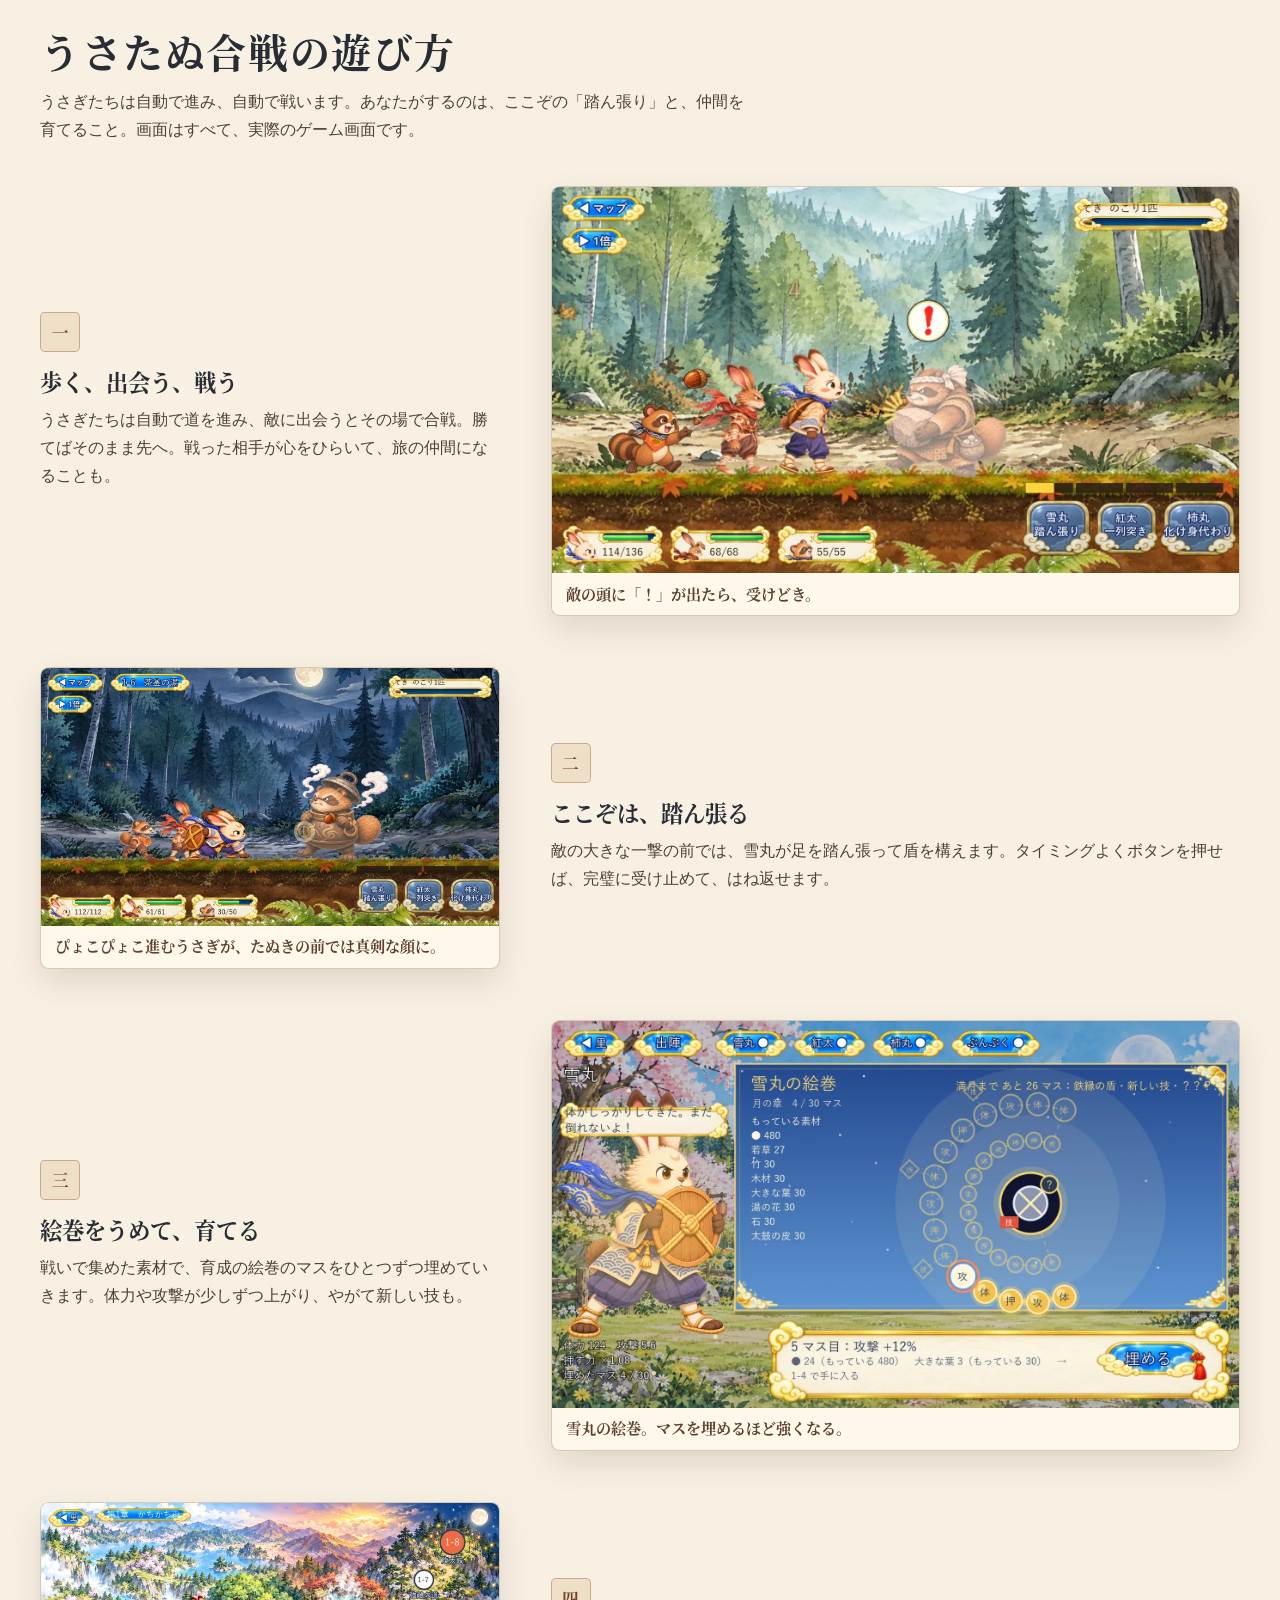
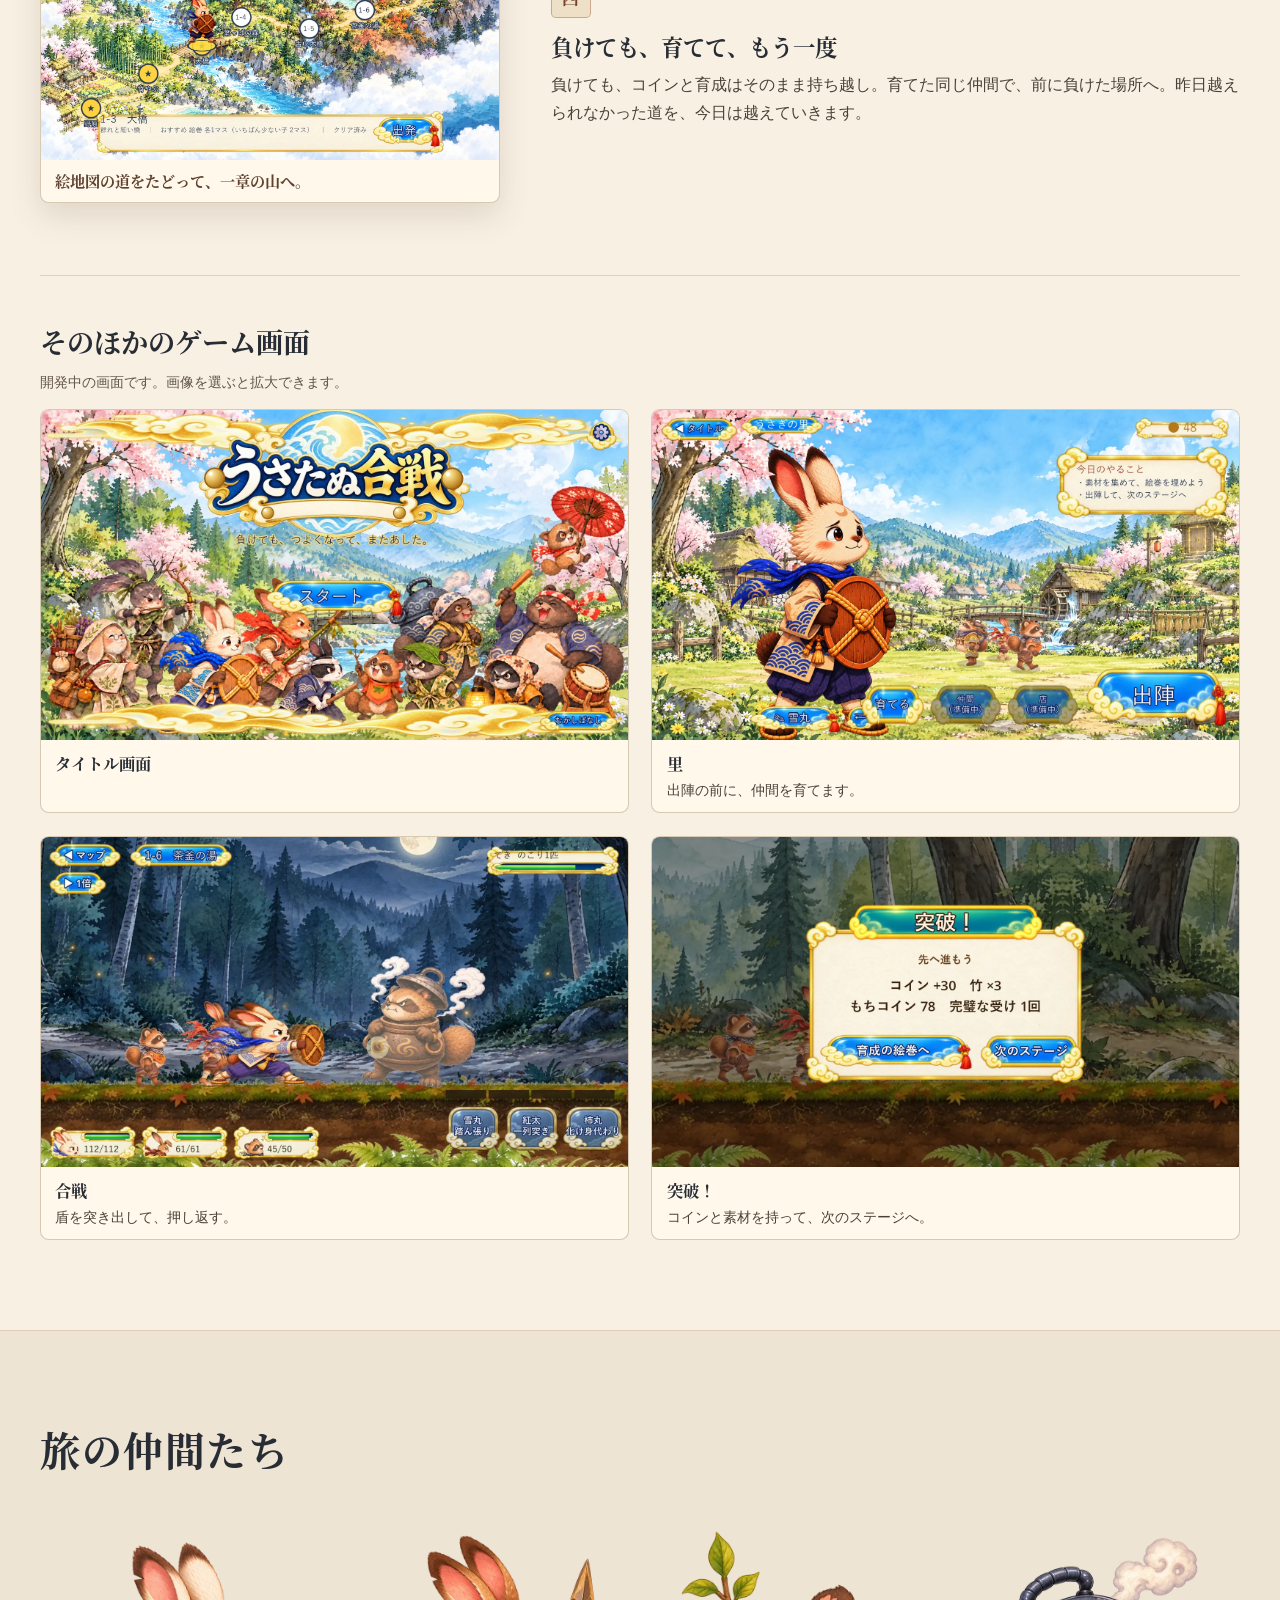
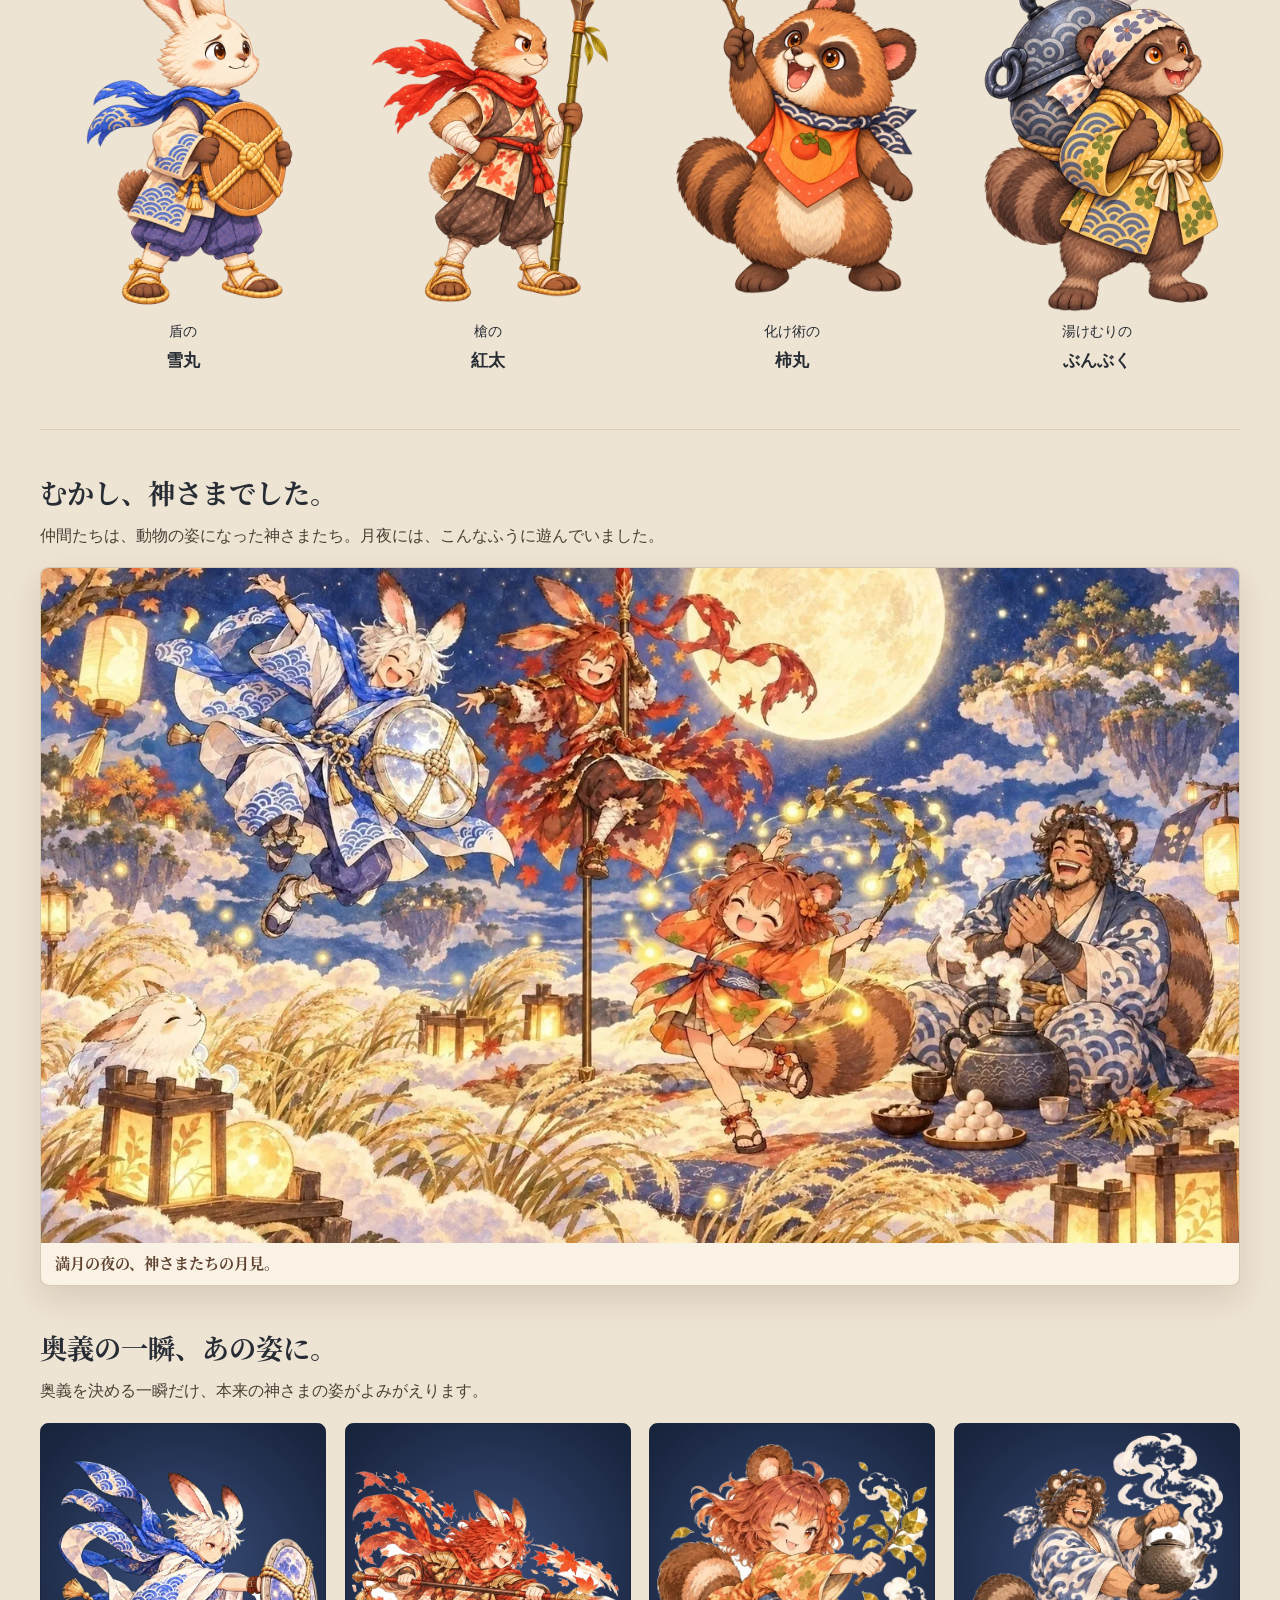
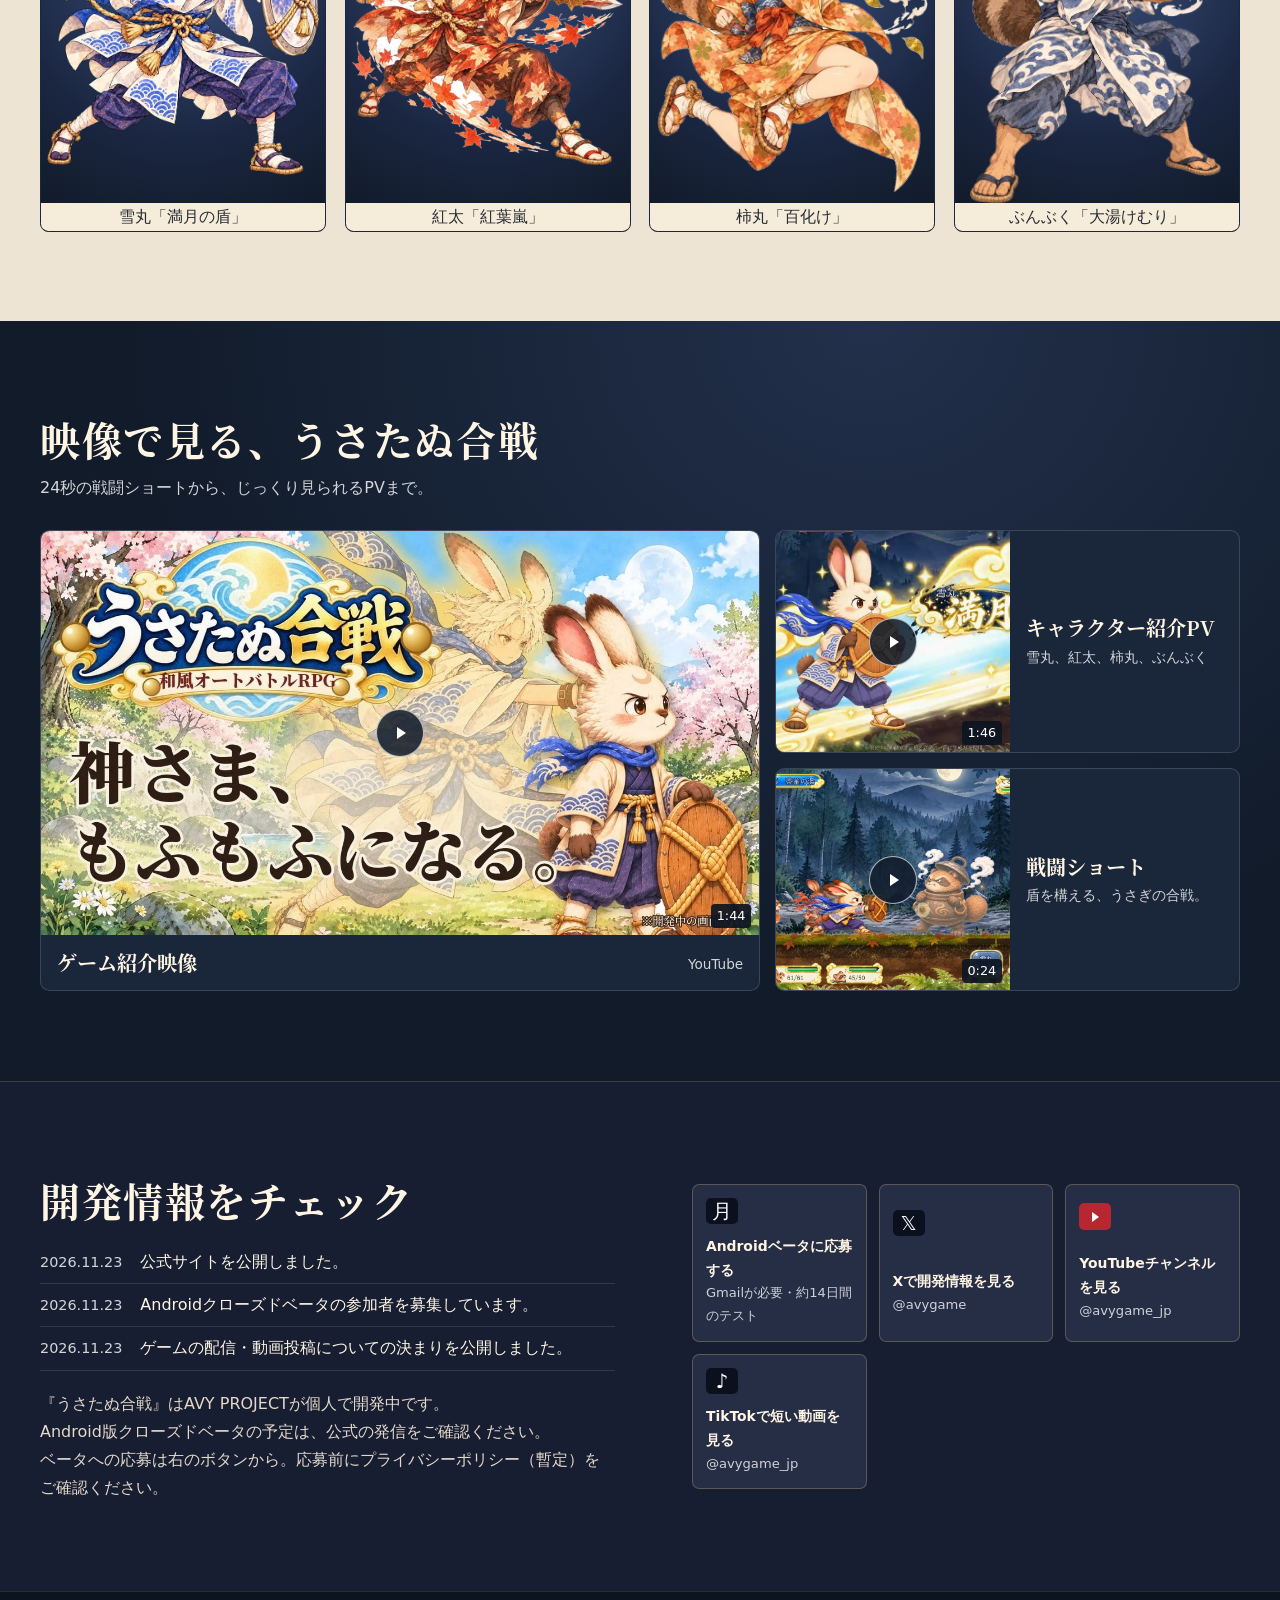
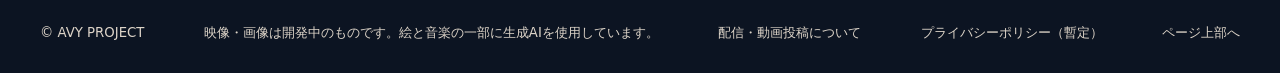
==== commit c0225015: "配信・動画投稿ページとお知らせ欄を追加、見出し書体を再生成 Co-Authored-By: Claude Sonnet 5.5 <noreply@anthropic.com> Claude-Sessi" ====
--- a/index.html
+++ b/index.html
@@ -217,6 +217,11 @@
       <div class="shell news-grid">
         <div>
           <h2 id="news-title">開発情報をチェック</h2>
+          <ul class="notice-list">
+            <li><time datetime="2026-11-23">2026.11.23</time> 公式サイトを公開しました。</li>
+            <li><time datetime="2026-11-23">2026.11.23</time> Androidクローズドベータの参加者を募集しています。</li>
+            <li><time datetime="2026-11-23">2026.11.23</time> ゲームの<a href="guidelines.html">配信・動画投稿について</a>の決まりを公開しました。</li>
+          </ul>
           <p>『うさたぬ合戦』はAVY PROJECTが個人で開発中です。<br>Android版クローズドベータの予定は、公式の発信をご確認ください。<br>ベータへの応募は右のボタンから。応募前に<a href="privacy.html">プライバシーポリシー（暫定）</a>をご確認ください。</p>
         </div>
         <div class="socials">
@@ -245,6 +250,7 @@
     <div class="shell footer-inner">
       <p>© AVY PROJECT</p>
       <p>映像・画像は開発中のものです。絵と音楽の一部に生成AIを使用しています。</p>
+      <a href="guidelines.html">配信・動画投稿について</a>
       <a href="privacy.html">プライバシーポリシー（暫定）</a>
       <a href="#top">ページ上部へ</a>
     </div>
--- a/style.css
+++ b/style.css
@@ -216,3 +216,7 @@
 .gods-copy-skill { margin-top: clamp(1.6rem, 4vw, 2.4rem); }
 .gods-row figure { overflow: hidden; border: 1px solid #1b2742; border-radius: .52rem; background: #111b2a; }
 .gods-row figcaption { background: #f6ecda; }
+
+.notice-list { list-style: none; padding: 0; margin: .8rem 0 1.2rem; }
+.notice-list li { padding: .45rem 0; border-bottom: 1px solid rgba(255,255,255,.12); }
+.notice-list time { color: var(--muted); margin-right: .8rem; font-size: .9rem; }
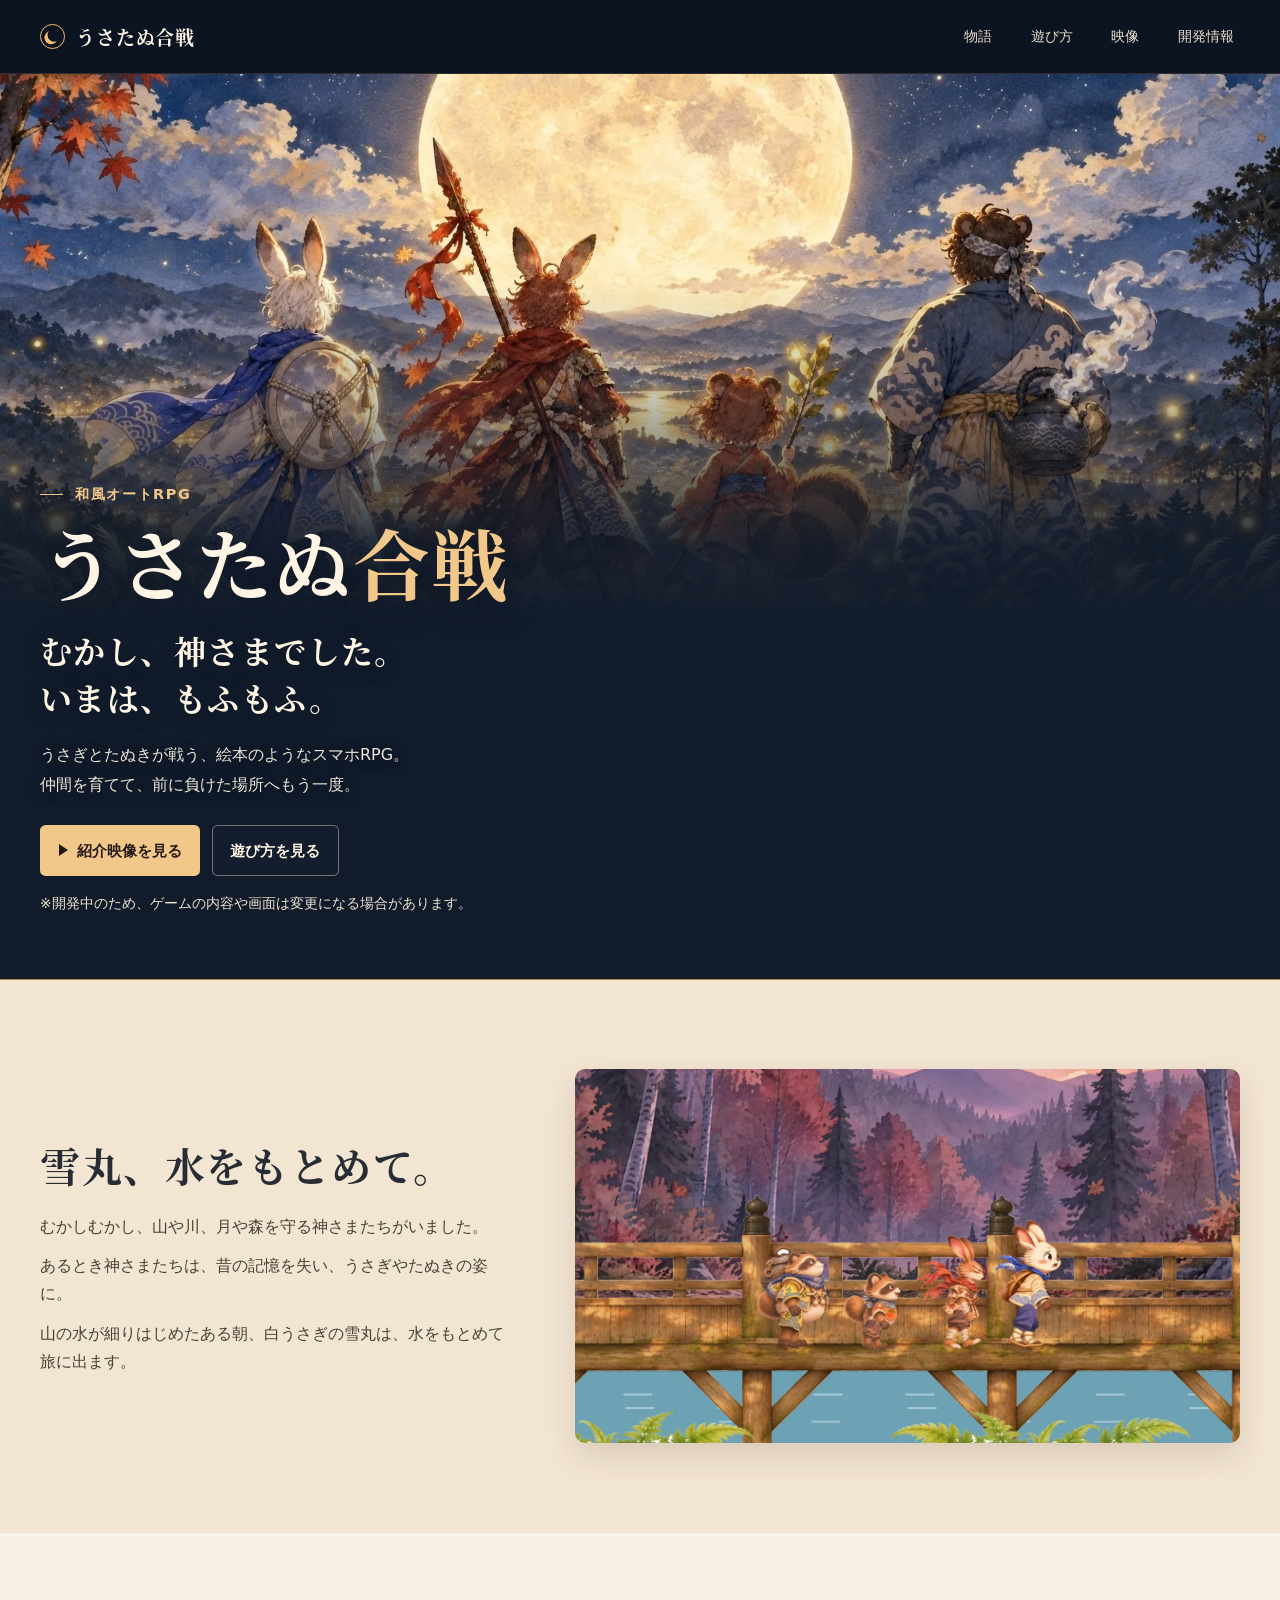
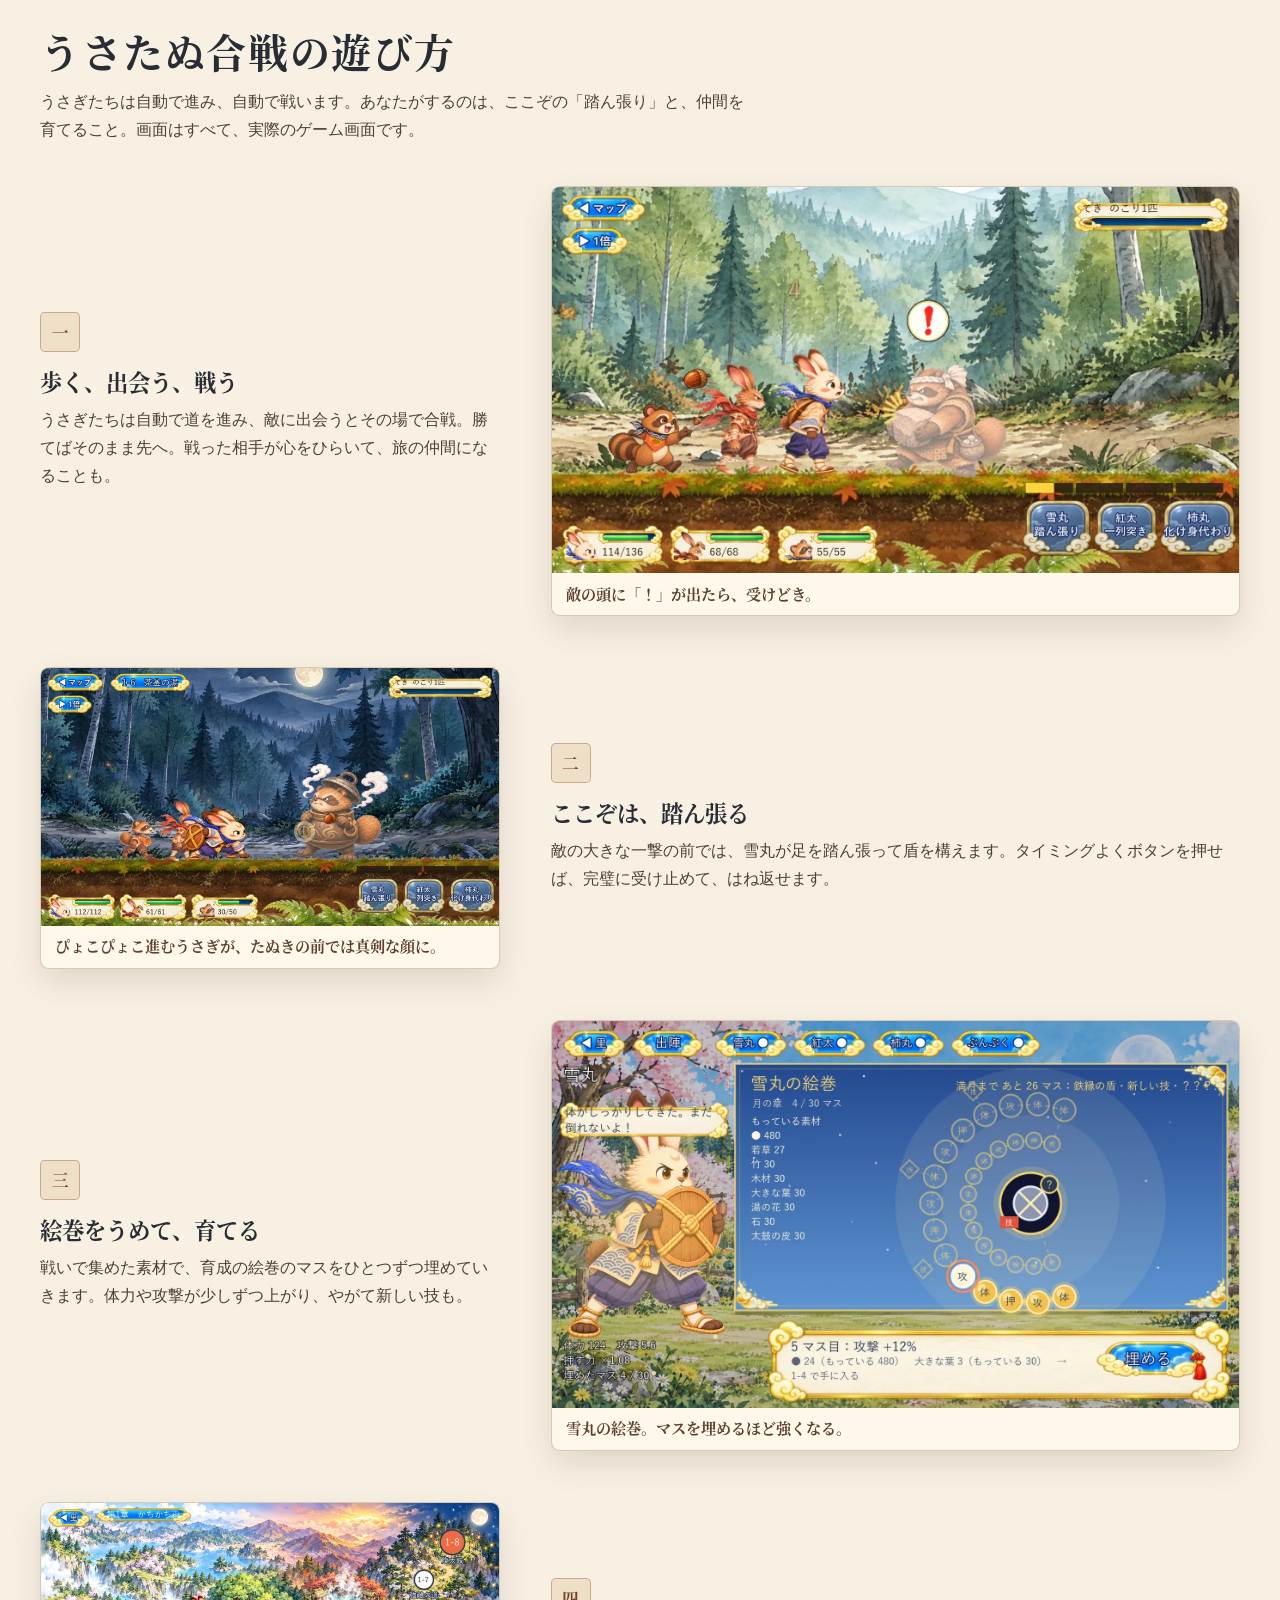
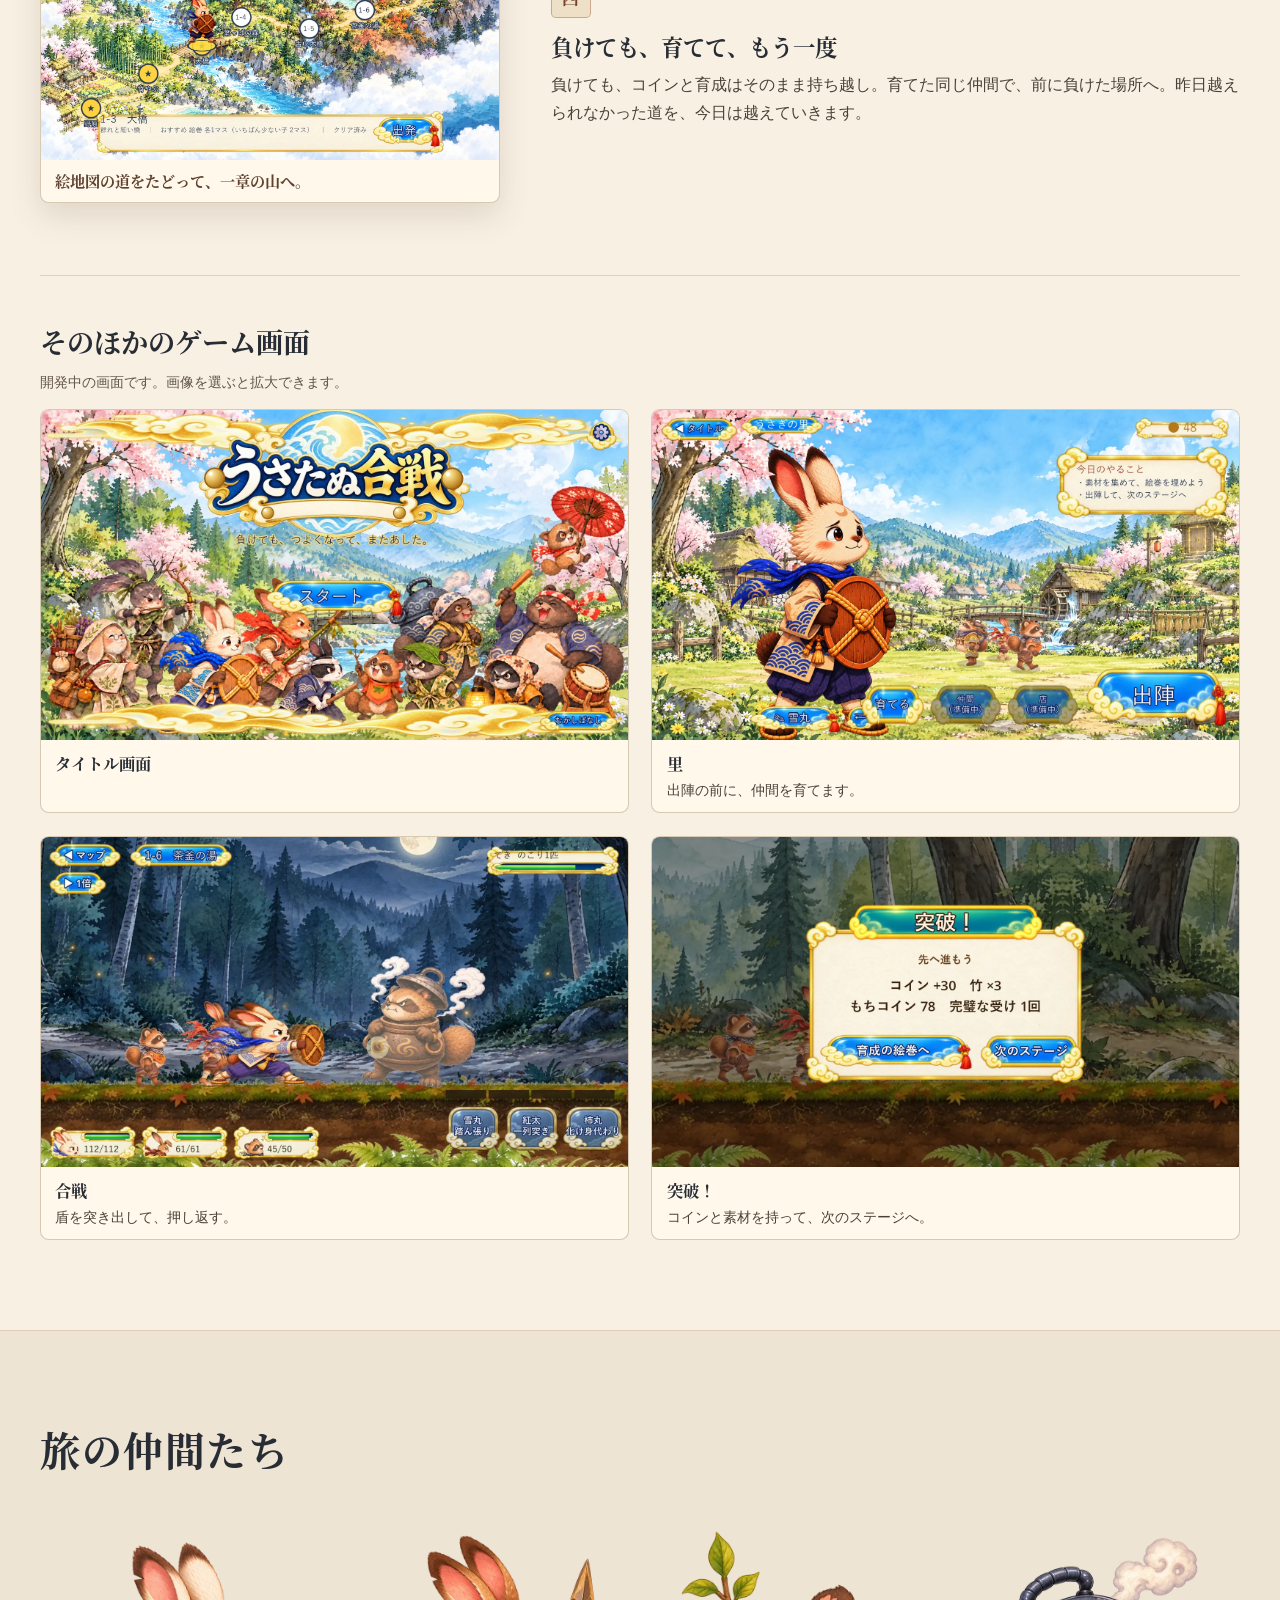
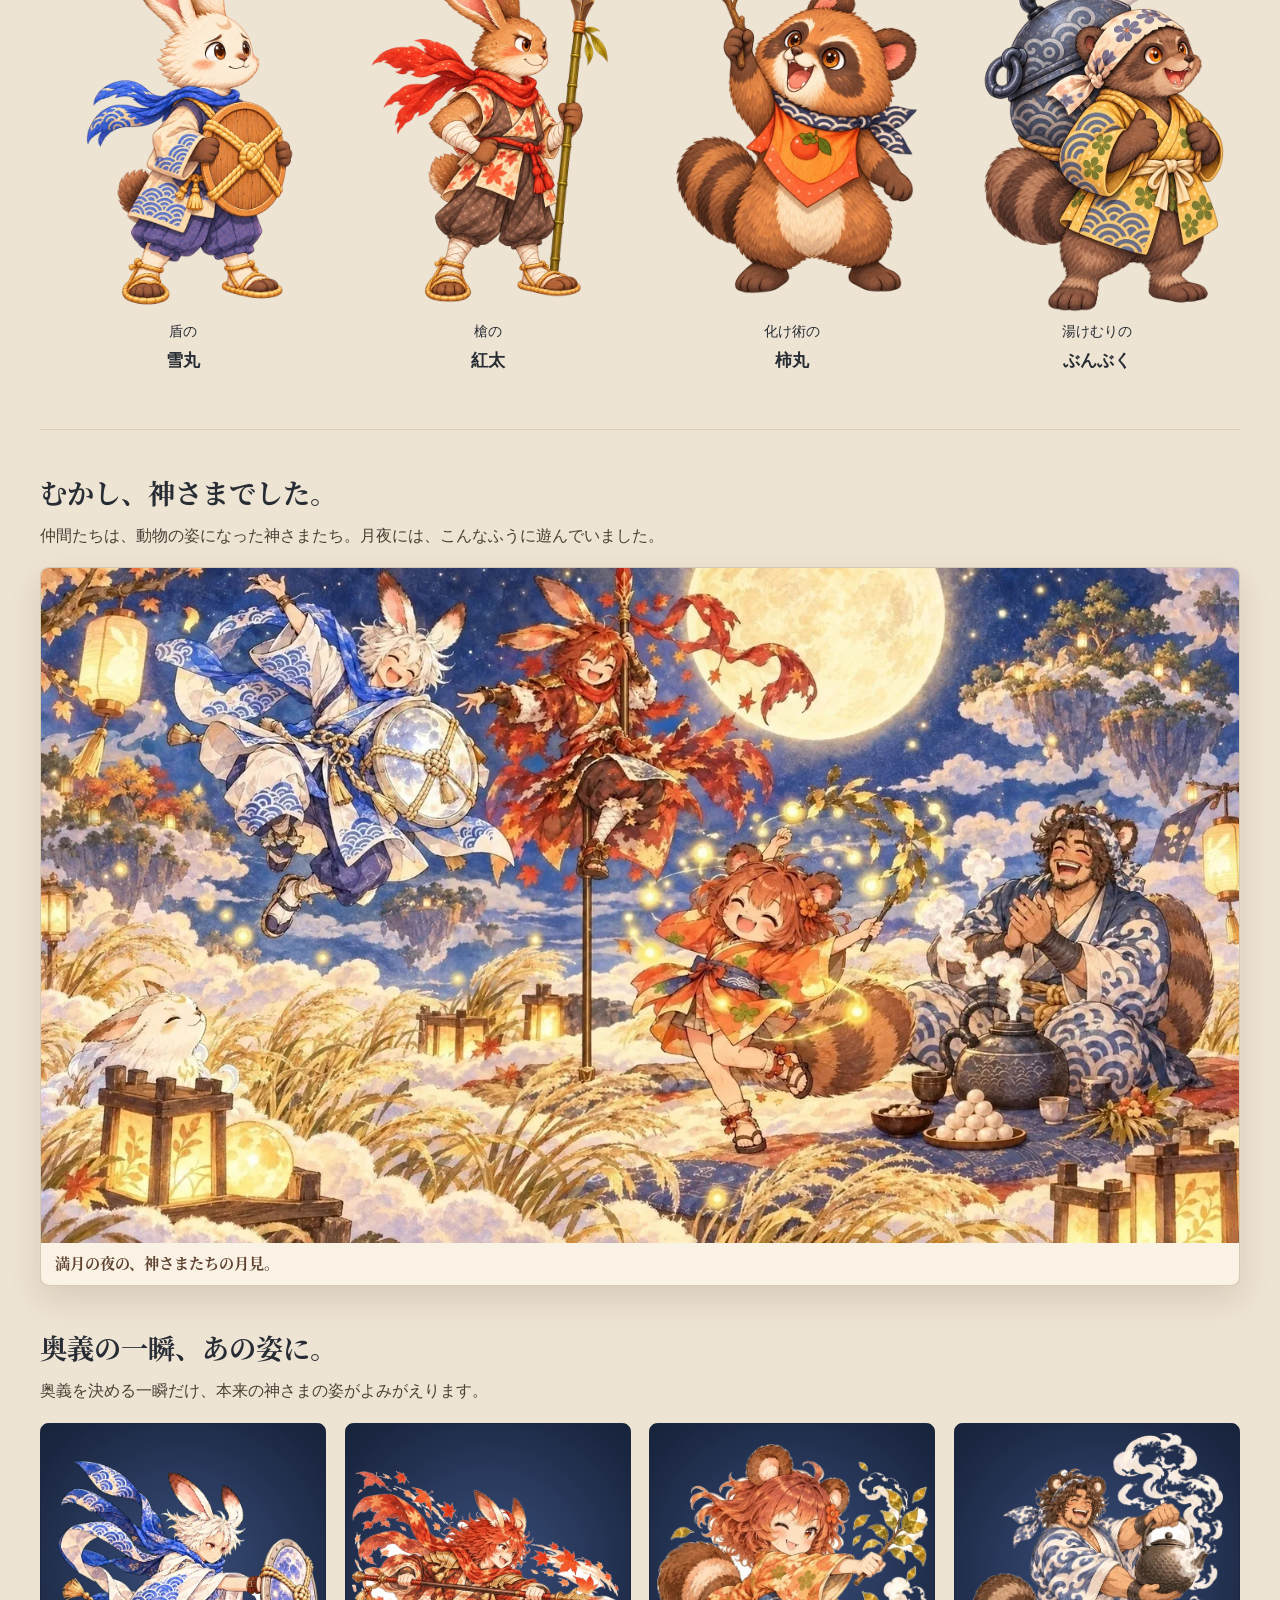
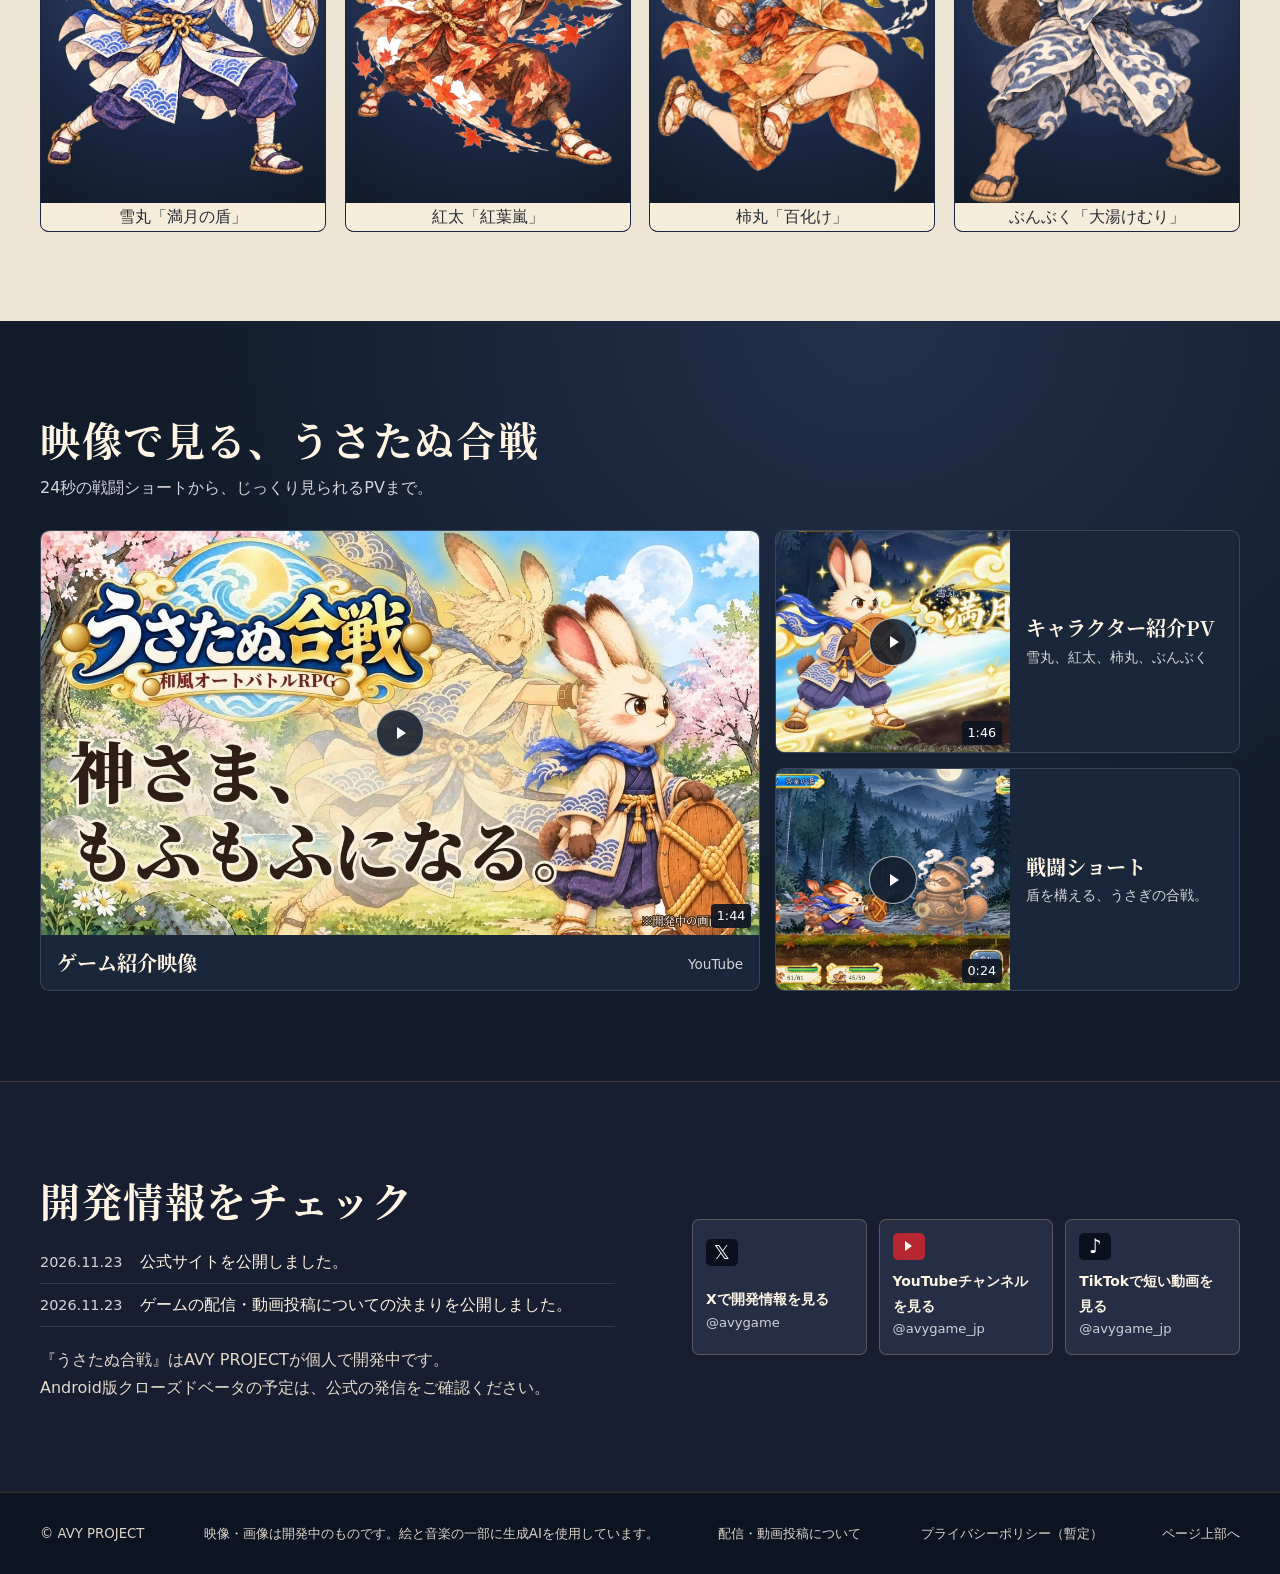
==== commit 72cdac1c: "ベータ応募ボタンとお知らせを一時的に外す（時期が未定のため） Co-Authored-By: Claude Sonnet 5.5 <noreply@anthropic.com> Claude-Sess" ====
--- a/index.html
+++ b/index.html
@@ -219,16 +219,11 @@
           <h2 id="news-title">開発情報をチェック</h2>
           <ul class="notice-list">
             <li><time datetime="2026-11-23">2026.11.23</time> 公式サイトを公開しました。</li>
-            <li><time datetime="2026-11-23">2026.11.23</time> Androidクローズドベータの参加者を募集しています。</li>
             <li><time datetime="2026-11-23">2026.11.23</time> ゲームの<a href="guidelines.html">配信・動画投稿について</a>の決まりを公開しました。</li>
           </ul>
-          <p>『うさたぬ合戦』はAVY PROJECTが個人で開発中です。<br>Android版クローズドベータの予定は、公式の発信をご確認ください。<br>ベータへの応募は右のボタンから。応募前に<a href="privacy.html">プライバシーポリシー（暫定）</a>をご確認ください。</p>
+          <p>『うさたぬ合戦』はAVY PROJECTが個人で開発中です。<br>Android版クローズドベータの予定は、公式の発信をご確認ください。</p>
         </div>
         <div class="socials">
-          <a class="social" data-destination="beta" href="https://docs.google.com/forms/d/e/1FAIpQLScI7CxVUj4hXLcPcBf-mrkiqUtpklN3lHNX6xlaJ6CAvcrQ1g/viewform">
-            <span class="social-icon social-x" aria-hidden="true">月</span>
-            <span><strong>Androidベータに応募する</strong><small>Gmailが必要・約14日間のテスト</small></span>
-          </a>
           <a class="social" data-destination="x" href="https://x.com/avygame">
             <span class="social-icon social-x" aria-hidden="true">𝕏</span>
             <span><strong>Xで開発情報を見る</strong><small>@avygame</small></span>
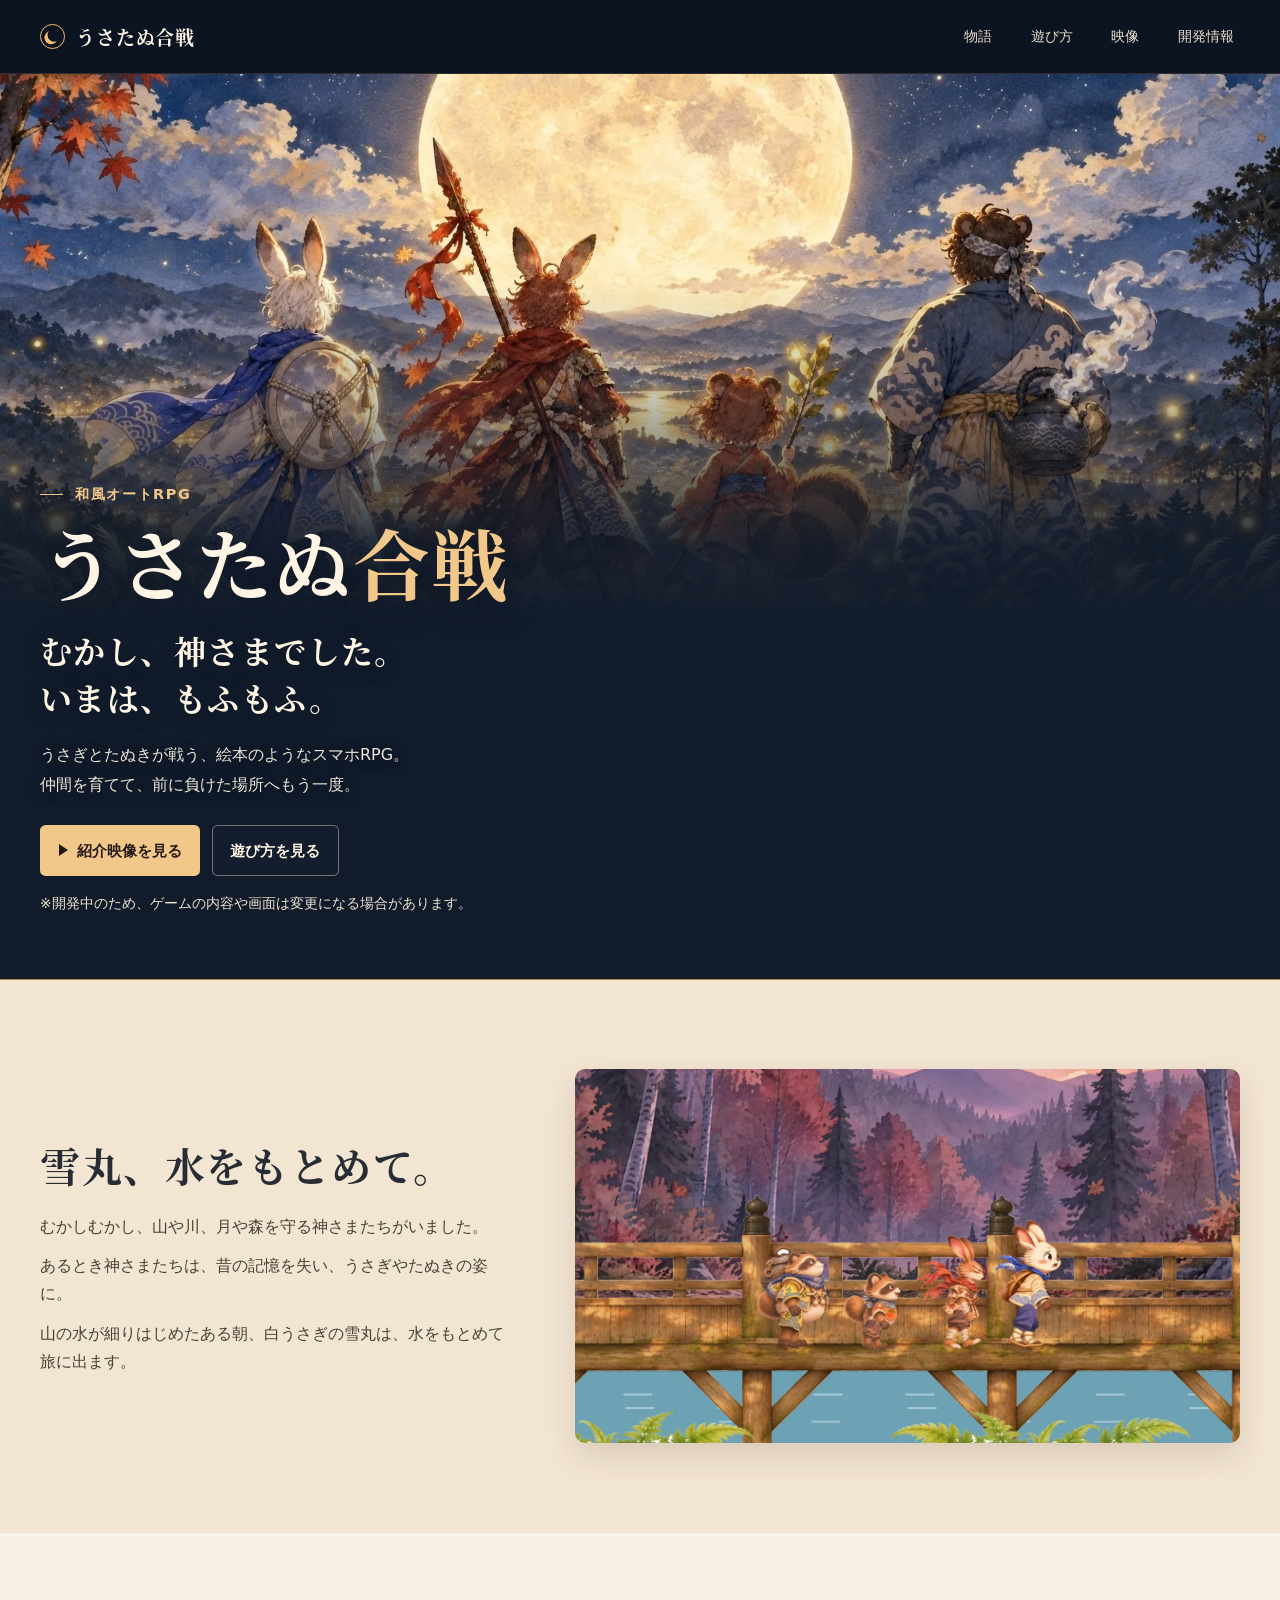
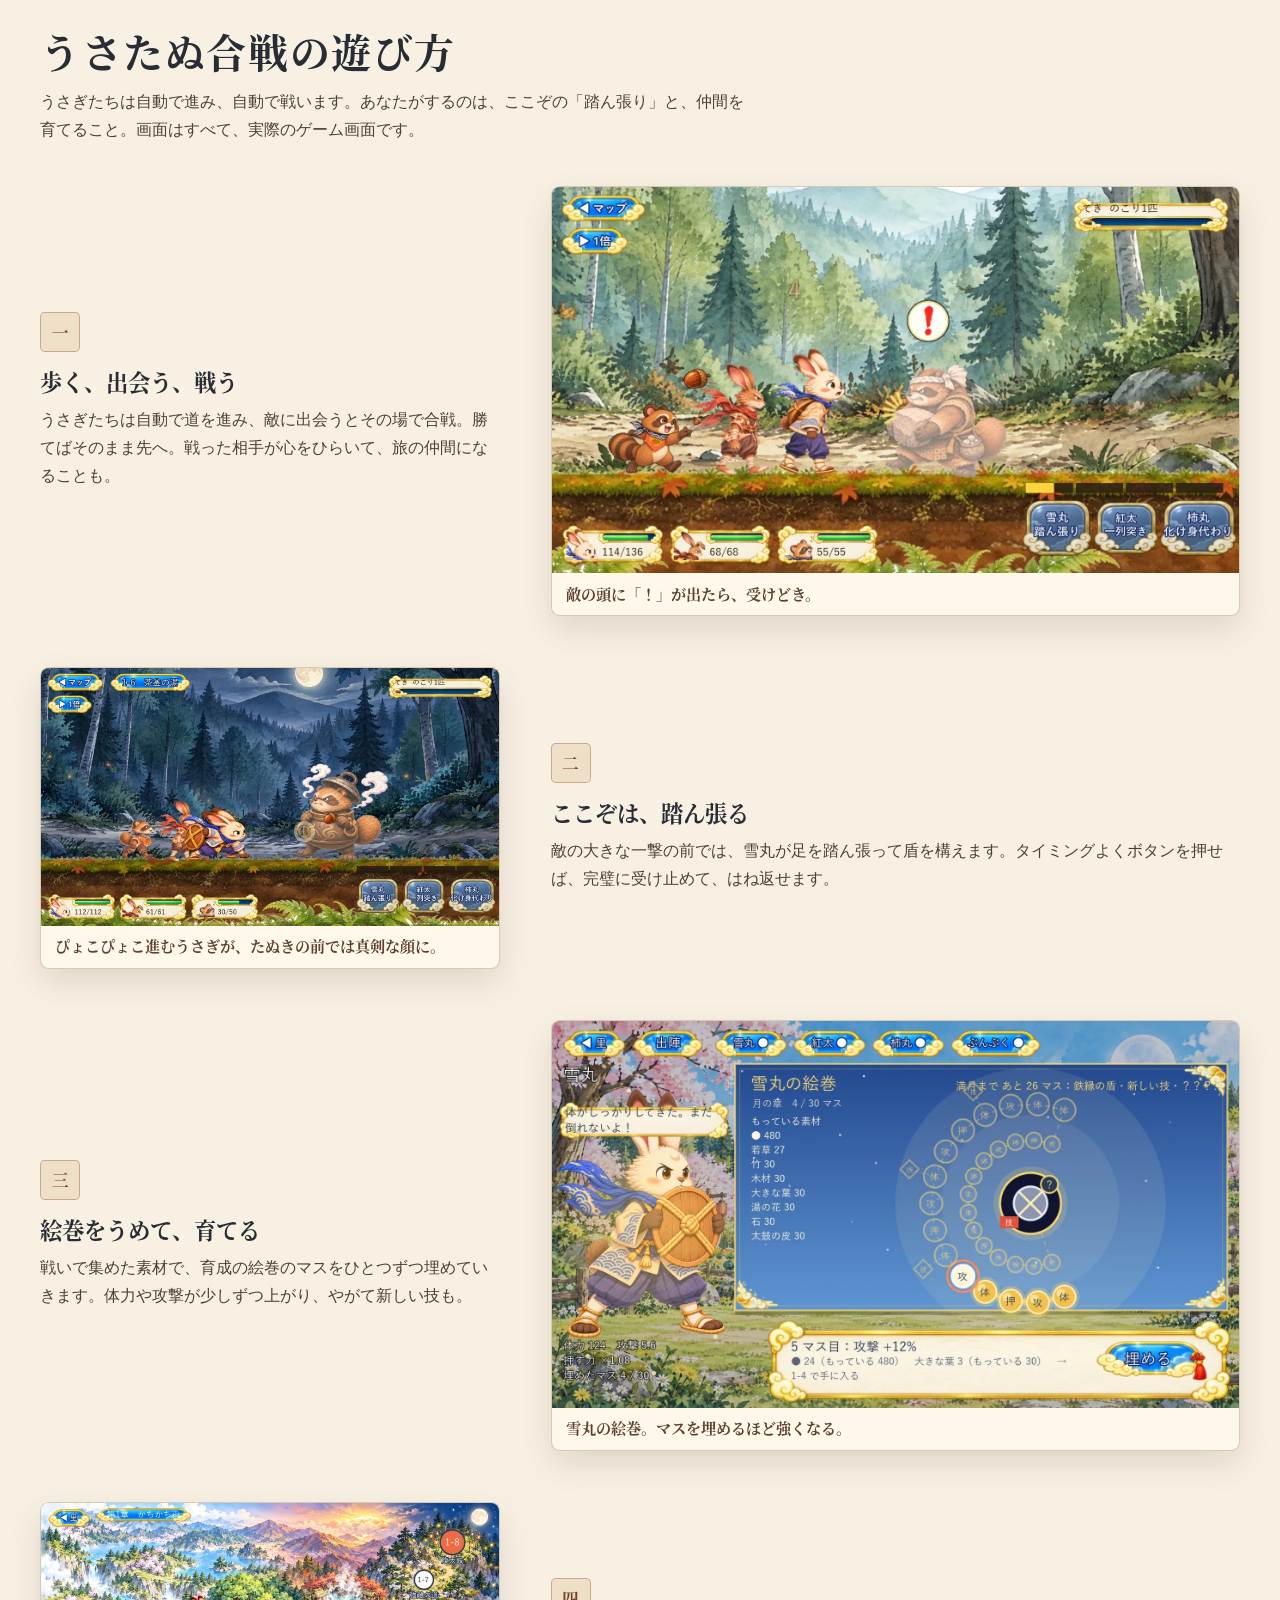
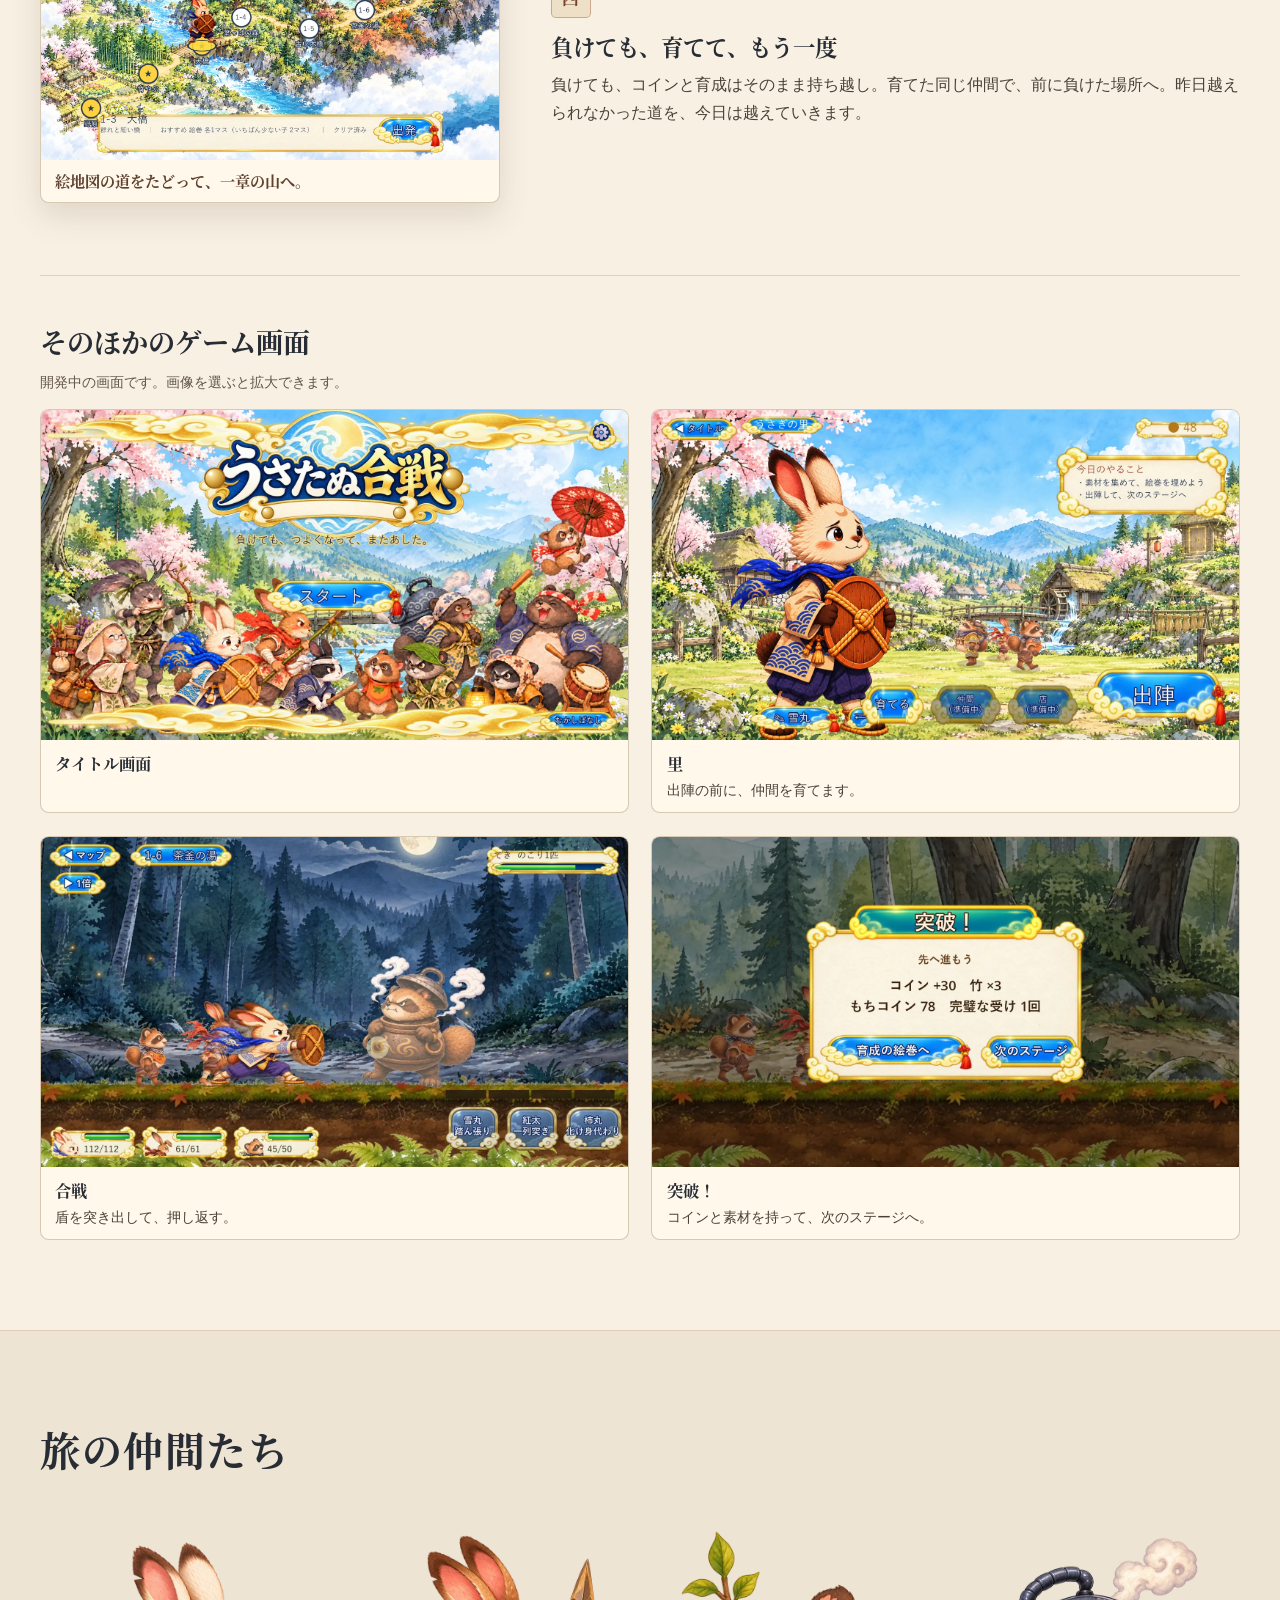
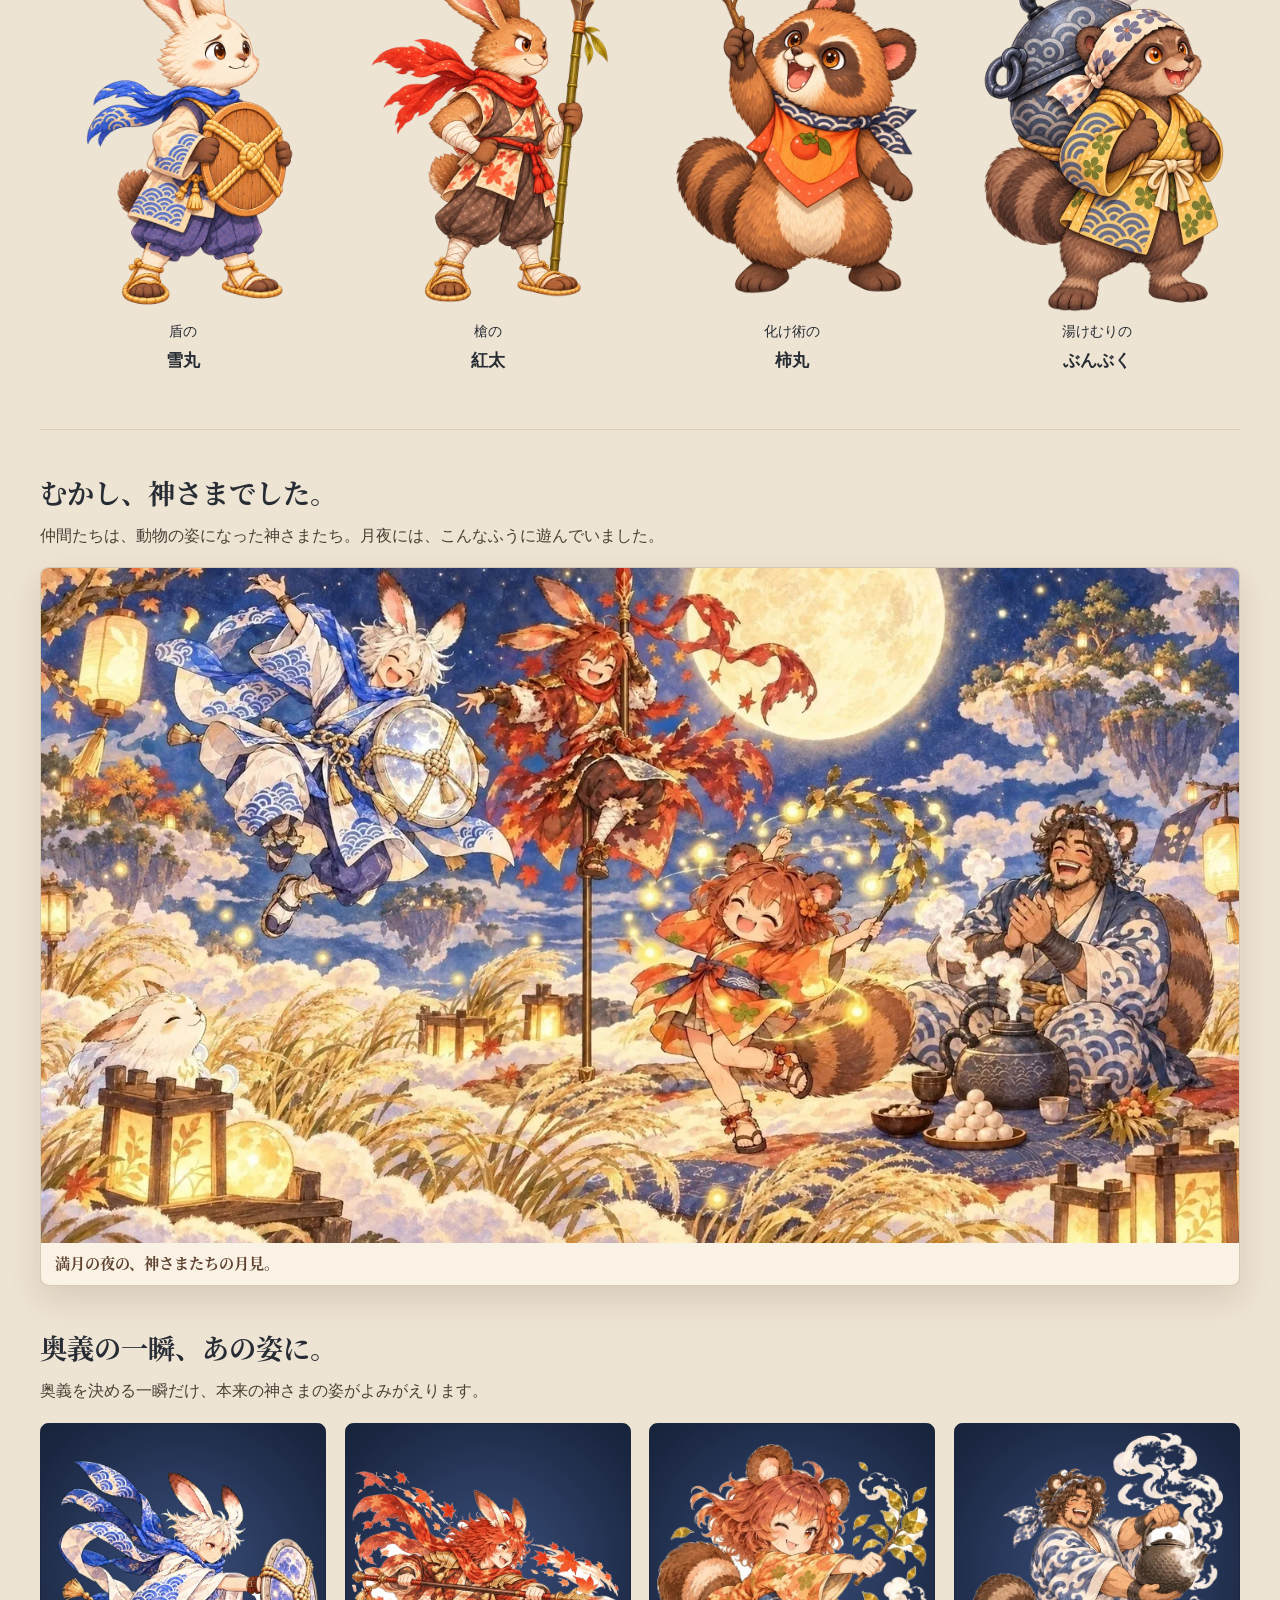
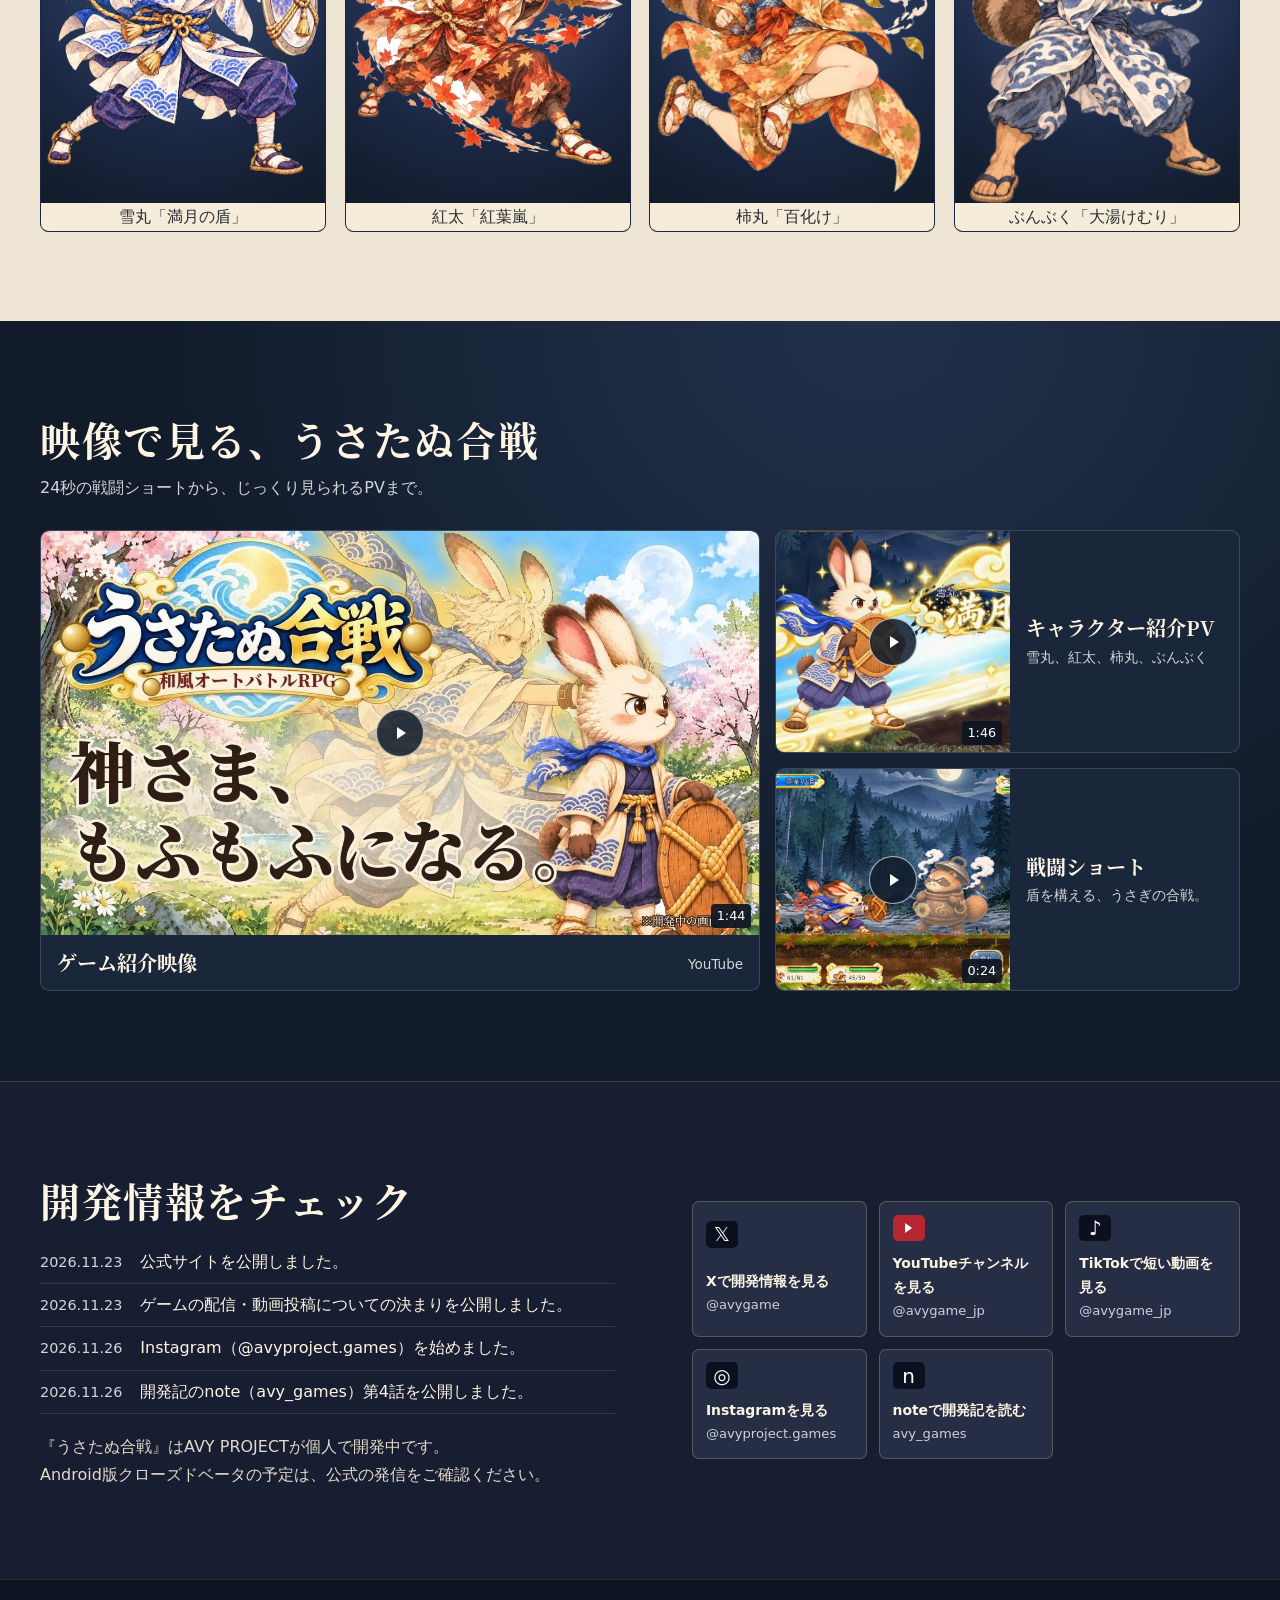
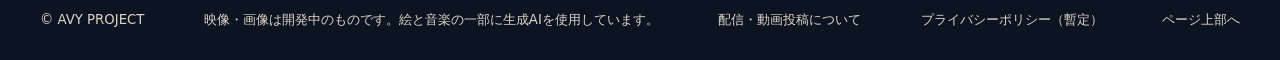
==== commit 8de15674: "公式サイト：検索に出す設定を外し、Instagram・noteのリンクと新着を追加 Co-Authored-By: Claude Haiku 5.5 <noreply@anthropic.com> C" ====
--- a/index.html
+++ b/index.html
@@ -3,7 +3,6 @@
 <head>
   <meta charset="utf-8">
   <meta name="viewport" content="width=device-width, initial-scale=1">
-  <meta name="robots" content="noindex, nofollow">
   <meta name="theme-color" content="#111b2a">
   <meta name="description" content="うさぎとたぬきが戦う、絵本のような和風オートRPG。『うさたぬ合戦』の物語、遊び方、仲間たち、紹介映像を紹介します。">
   <title>うさたぬ合戦｜絵本のような和風オートRPG</title>
@@ -220,6 +219,8 @@
           <ul class="notice-list">
             <li><time datetime="2026-11-23">2026.11.23</time> 公式サイトを公開しました。</li>
             <li><time datetime="2026-11-23">2026.11.23</time> ゲームの<a href="guidelines.html">配信・動画投稿について</a>の決まりを公開しました。</li>
+            <li><time datetime="2026-11-26">2026.11.26</time> Instagram（<a href="https://www.instagram.com/avyproject.games/">@avyproject.games</a>）を始めました。</li>
+            <li><time datetime="2026-11-26">2026.11.26</time> 開発記のnote（<a href="https://note.com/avy_games">avy_games</a>）第4話を公開しました。</li>
           </ul>
           <p>『うさたぬ合戦』はAVY PROJECTが個人で開発中です。<br>Android版クローズドベータの予定は、公式の発信をご確認ください。</p>
         </div>
@@ -235,6 +236,14 @@
           <a class="social" data-destination="tiktok" href="https://www.tiktok.com/@avygame_jp">
             <span class="social-icon social-x" aria-hidden="true">♪</span>
             <span><strong>TikTokで短い動画を見る</strong><small>@avygame_jp</small></span>
+          </a>
+          <a class="social" data-destination="instagram" href="https://www.instagram.com/avyproject.games/">
+            <span class="social-icon social-x" aria-hidden="true">◎</span>
+            <span><strong>Instagramを見る</strong><small>@avyproject.games</small></span>
+          </a>
+          <a class="social" data-destination="note" href="https://note.com/avy_games">
+            <span class="social-icon social-x" aria-hidden="true">n</span>
+            <span><strong>noteで開発記を読む</strong><small>avy_games</small></span>
           </a>
         </div>
       </div>
